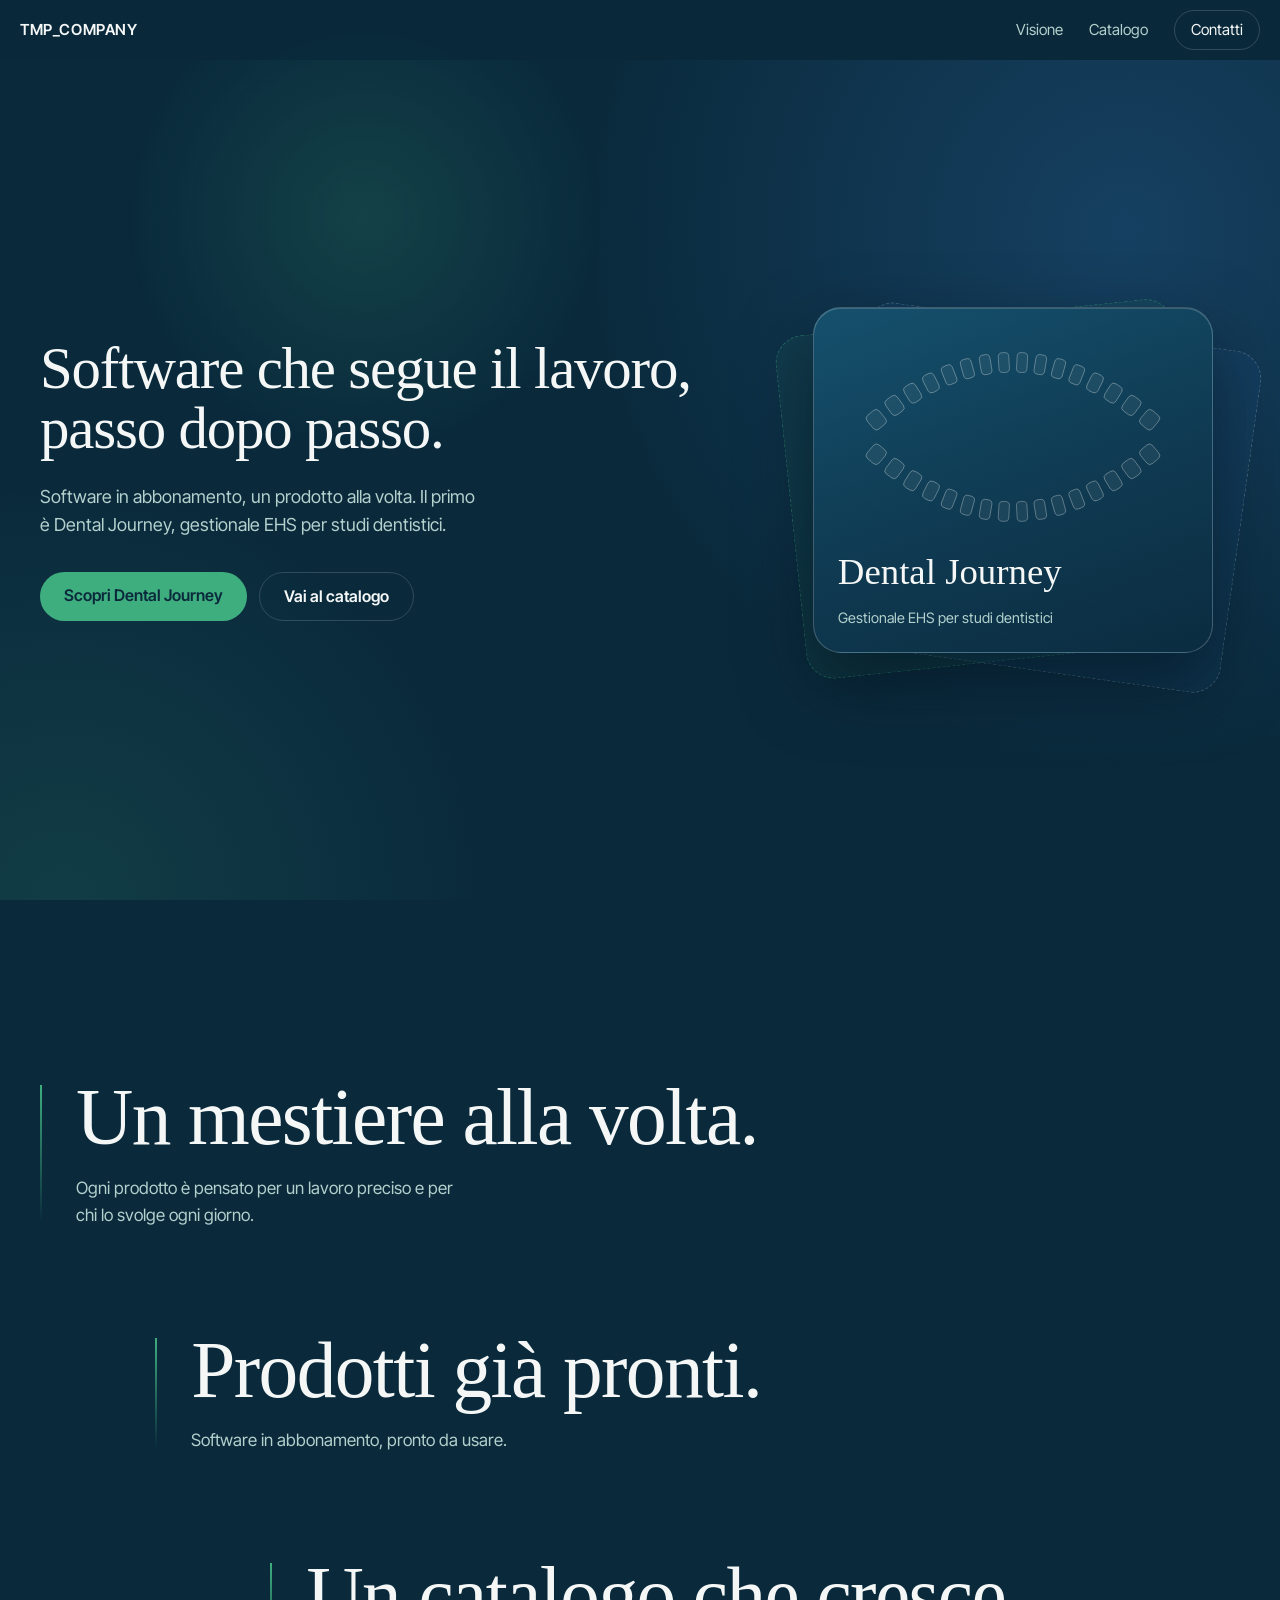
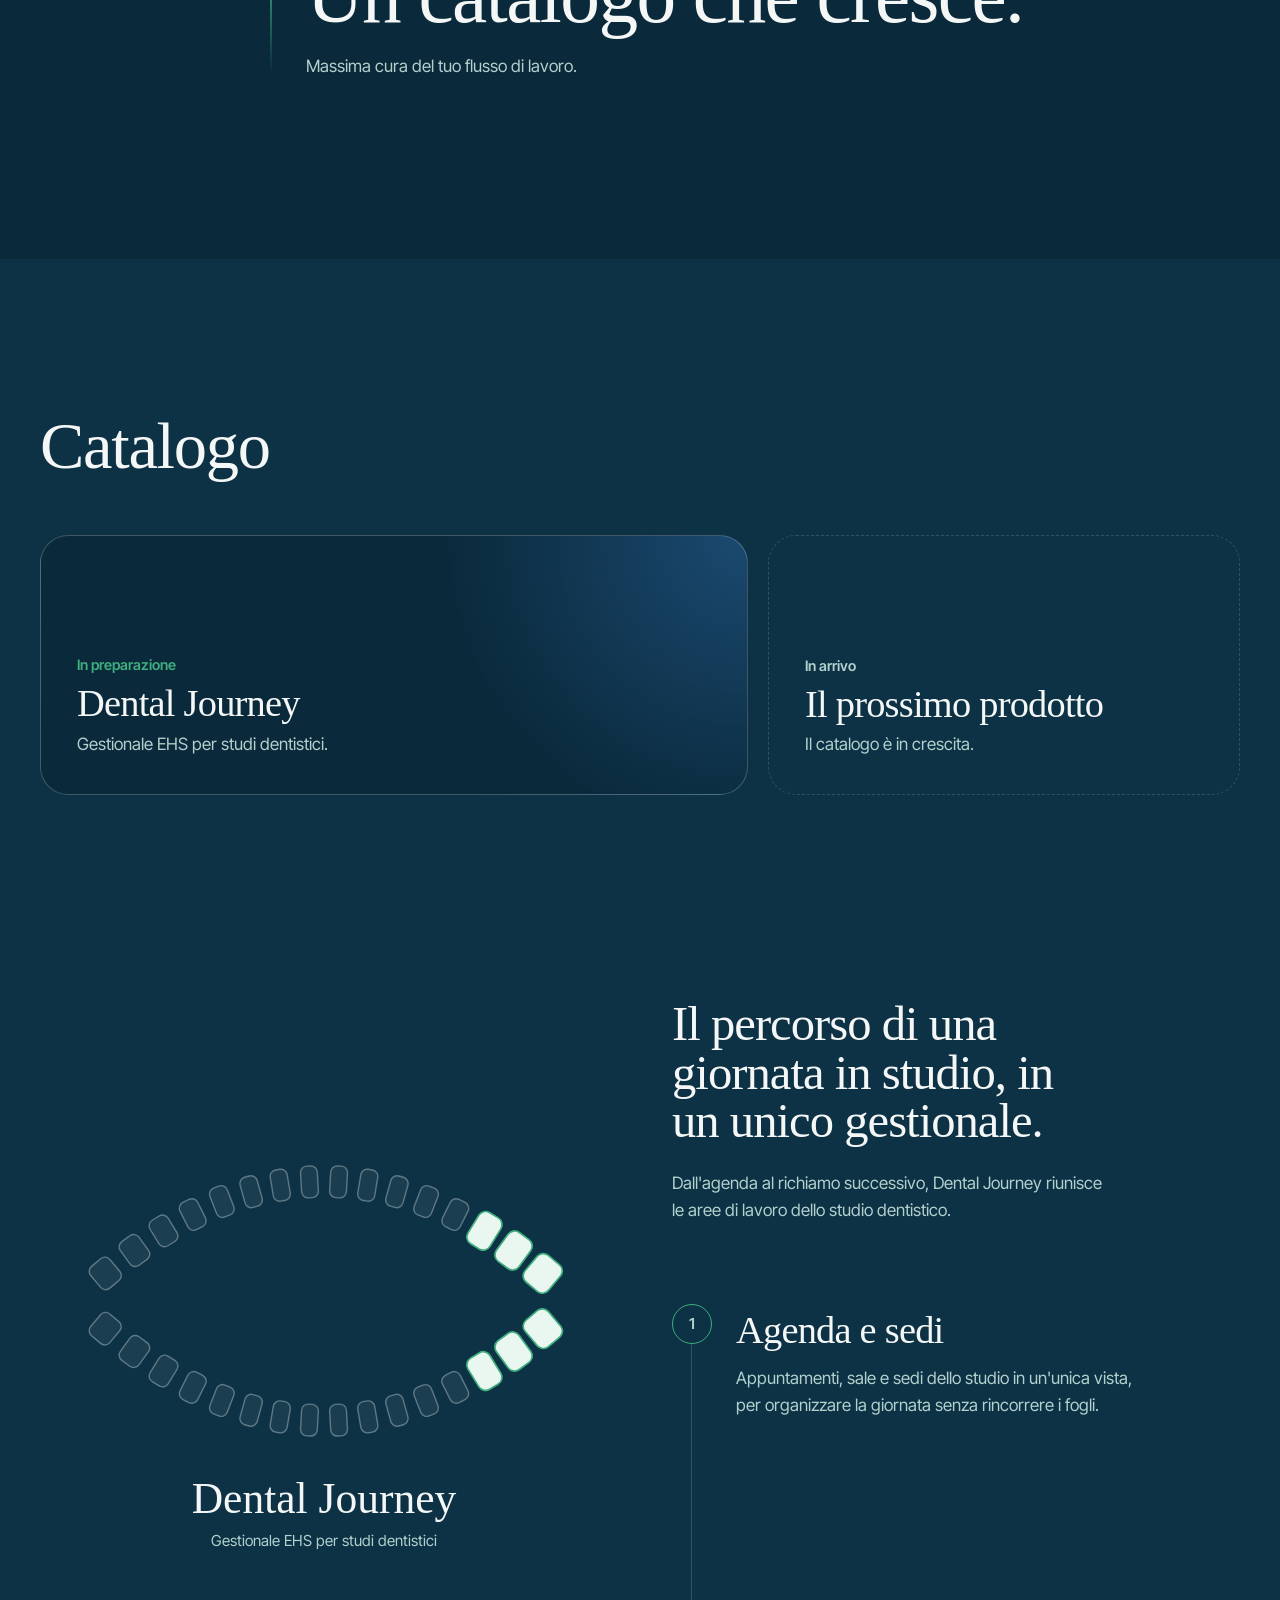
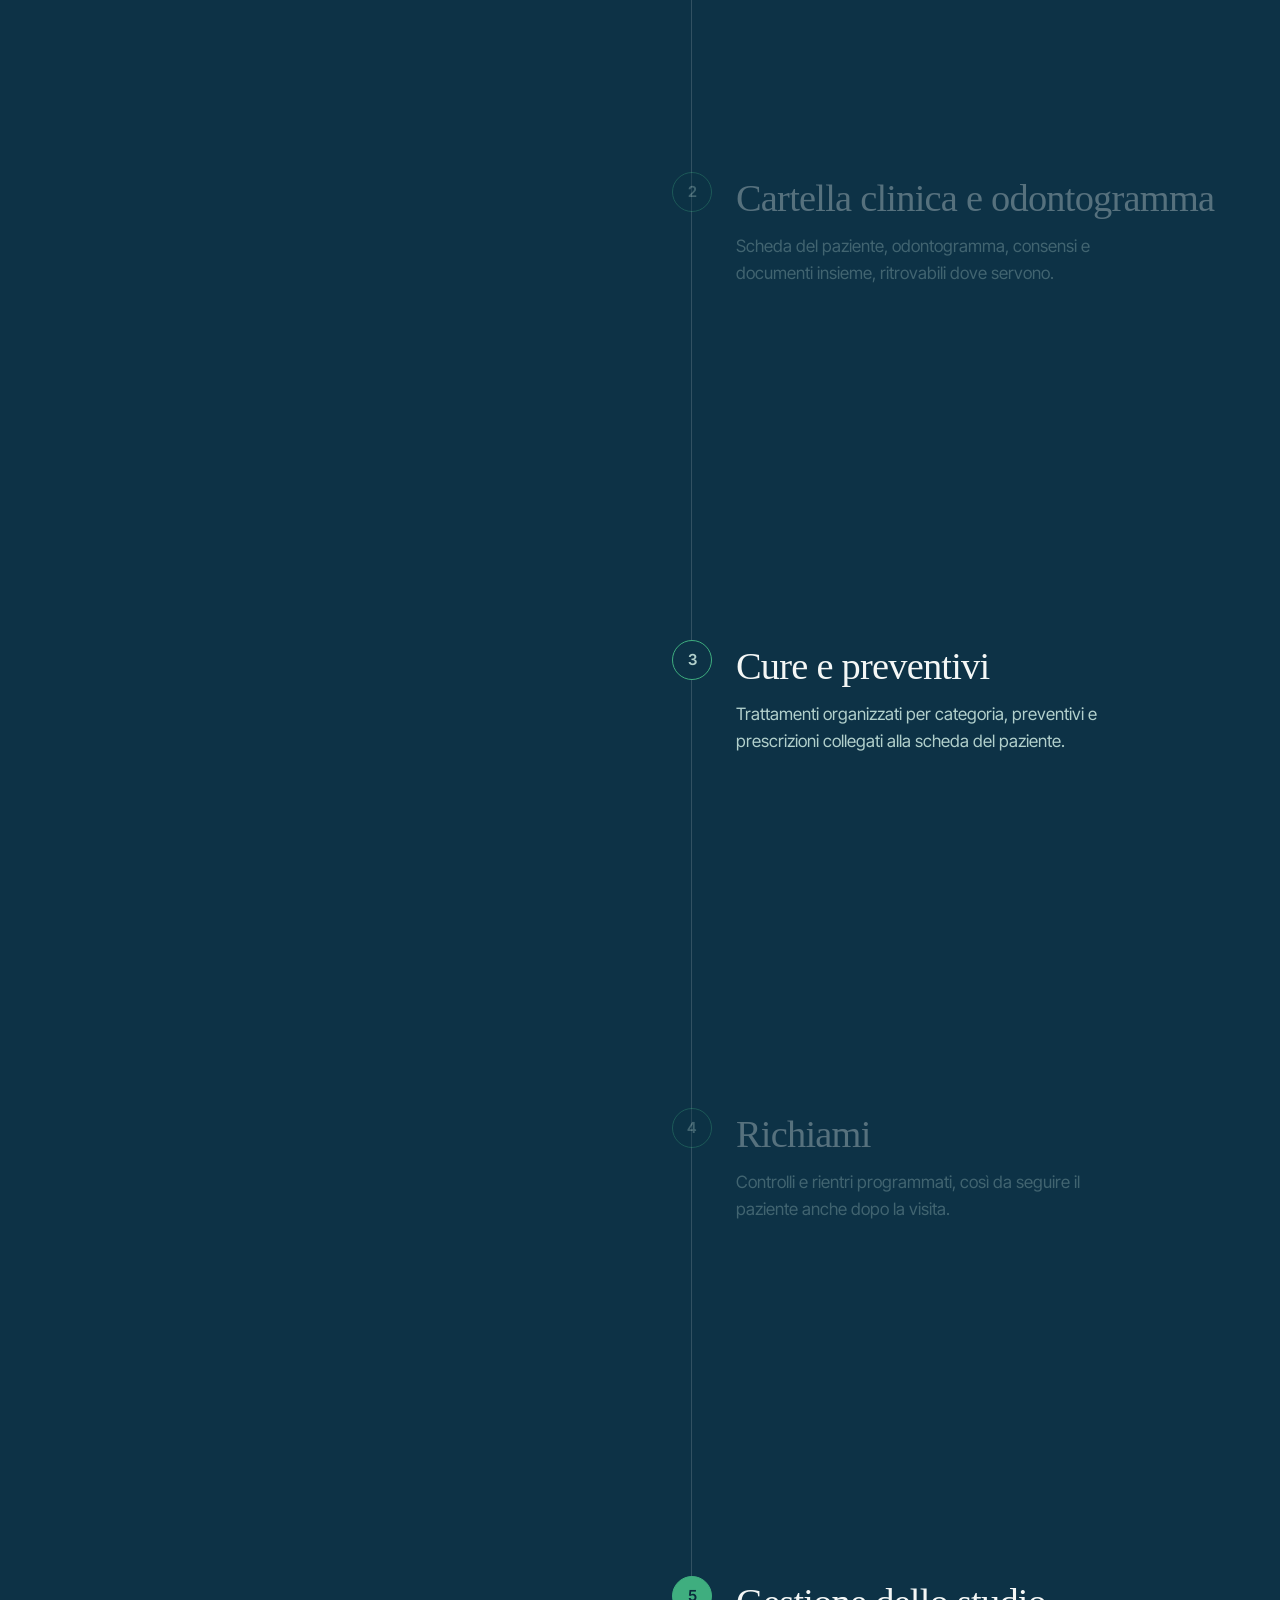
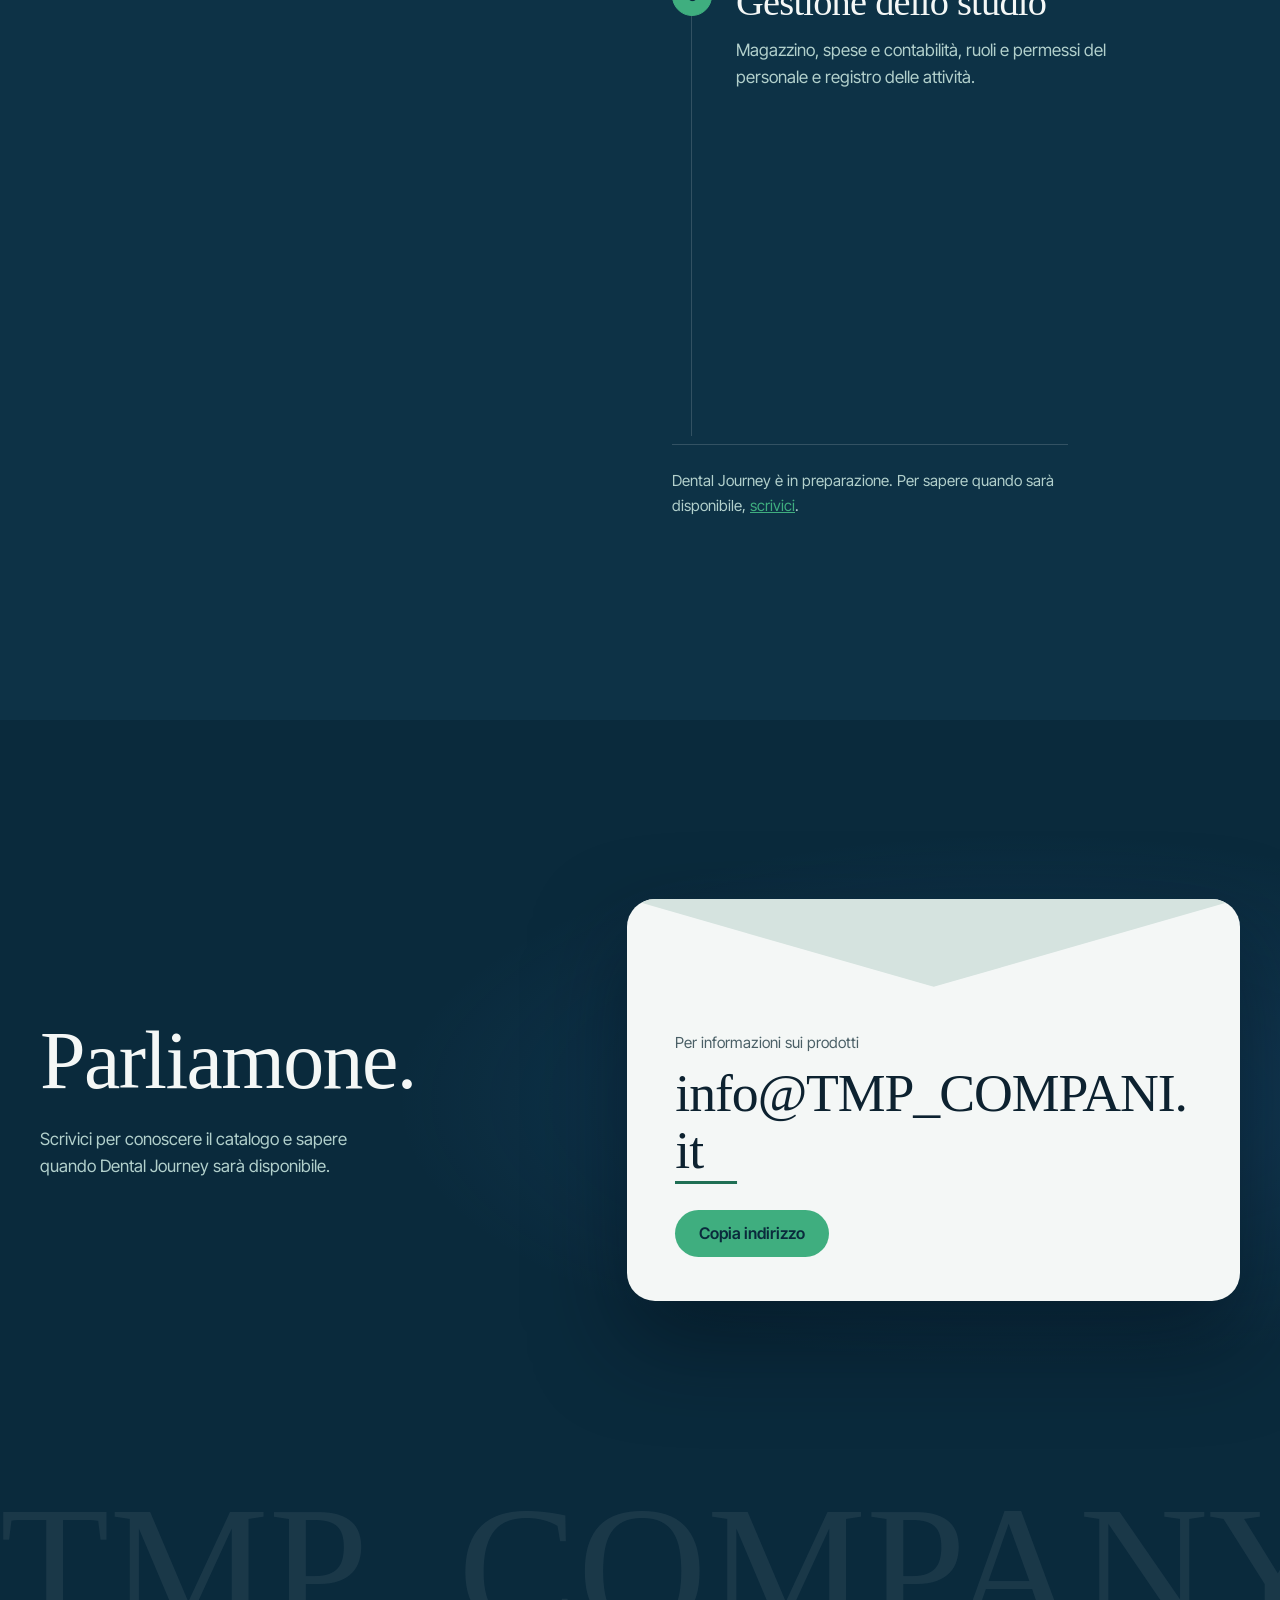
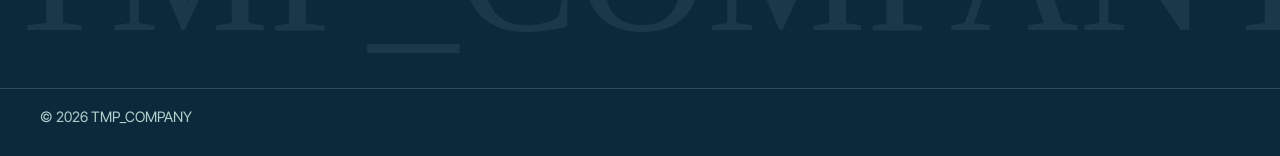
==== index.html @ 329c473d "nuovi testi" ====
<!doctype html>
<html lang="it">
<head>
  <meta charset="utf-8">
  <meta name="viewport" content="width=device-width, initial-scale=1">
  <title>TMP_COMPANY - Software SaaS</title>
  <meta name="description" content="TMP_COMPANY Software SaaS in ambto sanitario.">
  <meta name="theme-color" content="#0a2a3c">
  <meta property="og:title" content="TMP_COMPANY - Software SaaS">
  <meta property="og:description" content="Software SaaS, trova nel nostro catalogo il software pi&ugrave; adatto alle tue esigenze.">
  <meta property="og:type" content="website">
  <link rel="icon" href="assets/img/favicon.svg" type="image/svg+xml">
  <link rel="preload" href="assets/fonts/instrument-serif-400.woff2" as="font" type="font/woff2" crossorigin>
  <link rel="preload" href="assets/fonts/inter-tight-400.woff2" as="font" type="font/woff2" crossorigin>
  <link rel="stylesheet" href="assets/css/style.css">
  <script src="assets/js/main.js" defer></script>
</head>
<body>

  <header class="top">
    <a class="mark" href="#top" aria-label="TMP_COMPANY, inizio pagina">TMP_COMPANY</a>
    <nav aria-label="Principale">
      <a href="#visione">Visione</a>
      <a href="#catalogo">Catalogo</a>
      <a class="pill" href="#contatti">Contatti</a>
    </nav>
    <span class="progress" aria-hidden="true"></span>
  </header>

  <main id="top">

    <!-- HERO -->
    <section class="hero" data-live>
      <div class="hero-glow" aria-hidden="true"></div>

      <div class="hero-copy">
        <h1>Software che segue il lavoro, passo dopo passo.</h1>
        <p class="lede">Software in abbonamento, un prodotto alla volta. Il primo &egrave; Dental Journey, gestionale EHS per studi dentistici.</p>
        <p class="actions">
          <a class="btn btn-primary" href="#dental-journey">Scopri Dental Journey</a>
          <a class="btn btn-ghost" href="#catalogo">Vai al catalogo</a>
        </p>
      </div>

      <!-- Il catalogo come mazzo di schede: la prima &egrave; gi&agrave; in mano, le altre aspettano -->
      <div class="deck" aria-hidden="true">
        <div class="deck-card deck-3"></div>
        <div class="deck-card deck-2"></div>
        <div class="deck-card deck-1">
          <svg class="arch arch-mini" viewBox="0 0 600 360"></svg>
          <p class="deck-name">Dental Journey</p>
          <p class="deck-sub">Gestionale EHS per studi dentistici</p>
        </div>
      </div>
    </section>

    <!-- VISIONE -->
    <section class="vision" id="visione">
      <div class="step" style="--i: 0">
        <h2>Un mestiere alla volta.</h2>
        <p>Ogni prodotto &egrave; pensato per un lavoro preciso e per chi lo svolge ogni giorno.</p>
      </div>
      <div class="step" style="--i: 1">
        <h2>Prodotti gi&agrave; pronti.</h2>
        <p>Software in abbonamento, pronto da usare.</p>
      </div>
      <div class="step" style="--i: 2">
        <h2>Un catalogo che cresce.</h2>
        <p>Massima cura del tuo flusso di lavoro.</p>
      </div>
    </section>

    <!-- CATALOGO -->
    <section class="catalog" id="catalogo">
      <h2>Catalogo</h2>

      <div class="shelf">
        <!-- Per aggiungere un prodotto: 1) duplicare un <a class="tile"> qui sotto; 2) duplicare l'<article class="product"> più in basso. -->
        <a class="tile tile-main" href="#dental-journey" data-tilt>
          <span class="tile-shine" aria-hidden="true"></span>
          <span class="tile-state">In preparazione</span>
          <span class="tile-title">Dental Journey</span>
          <span class="tile-desc">Gestionale EHS per studi dentistici.</span>
        </a>

        <div class="tile tile-slot">
          <span class="tile-state">In arrivo</span>
          <span class="tile-title">Il prossimo prodotto</span>
          <span class="tile-desc">Il catalogo &egrave; in crescita.</span>
        </div>
      </div>

      <article class="product" id="dental-journey">
        <div class="story" data-stage="1">
          <div class="story-visual">
            <svg class="arch" viewBox="0 0 600 360" aria-hidden="true"></svg>
            <p class="story-name">Dental Journey</p>
            <p class="story-sub">Gestionale EHS per studi dentistici</p>
          </div>

          <div class="story-body">
            <h3>Il percorso di una giornata in studio, in un unico gestionale.</h3>
            <p class="story-intro">Dall'agenda al richiamo successivo, Dental Journey riunisce le aree di lavoro dello studio dentistico.</p>

            <ol class="stages">
              <li class="stage" data-n="1">
                <h4>Agenda e sedi</h4>
                <p>Appuntamenti, sale e sedi dello studio in un'unica vista, per organizzare la giornata senza rincorrere i fogli.</p>
              </li>
              <li class="stage" data-n="2">
                <h4>Cartella clinica e odontogramma</h4>
                <p>Scheda del paziente, odontogramma, consensi e documenti insieme, ritrovabili dove servono.</p>
              </li>
              <li class="stage" data-n="3">
                <h4>Cure e preventivi</h4>
                <p>Trattamenti organizzati per categoria, preventivi e prescrizioni collegati alla scheda del paziente.</p>
              </li>
              <li class="stage" data-n="4">
                <h4>Richiami</h4>
                <p>Controlli e rientri programmati, cos&igrave; da seguire il paziente anche dopo la visita.</p>
              </li>
              <li class="stage" data-n="5">
                <h4>Gestione dello studio</h4>
                <p>Magazzino, spese e contabilit&agrave;, ruoli e permessi del personale e registro delle attivit&agrave;.</p>
              </li>
            </ol>

            <p class="story-note">Dental Journey &egrave; in preparazione. Per sapere quando sar&agrave; disponibile, <a href="#contatti">scrivici</a>.</p>
          </div>
        </div>
      </article>
    </section>

    <!-- CONTATTI -->
    <section class="contact" id="contatti">
      <div class="contact-copy">
        <h2>Parliamone.</h2>
        <p>Scrivici per conoscere il catalogo e sapere quando Dental Journey sar&agrave; disponibile.</p>
      </div>

      <div class="mailcard">
        <p class="mc-label">Per informazioni sui prodotti</p>
        <a class="mail" href="mailto:info@TMP_COMPANI.it">info@TMP_COMPANI.it</a>
        <div class="mc-actions">
          <button class="btn btn-primary" type="button" data-copy>Copia indirizzo</button>
          <span class="mc-status" role="status" aria-live="polite"></span>
        </div>
      </div>
    </section>

  </main>

  <footer class="foot">
    <div class="marquee" aria-hidden="true" data-live>
      <div class="marquee-track">
        <span>TMP_COMPANY</span><span>TMP_COMPANY</span><span>TMP_COMPANY</span><span>TMP_COMPANY</span>
        <span>TMP_COMPANY</span><span>TMP_COMPANY</span><span>TMP_COMPANY</span><span>TMP_COMPANY</span>
      </div>
    </div>
    <p>&copy; 2026 TMP_COMPANY</p>
    <!-- TODO: inserire ragione sociale, sede e P.IVA se richiesti per il sito. Non inventati. -->
  </footer>

</body>
</html>
---- assets/css/style.css ----
/* Fonts (self-hosted, OFL; licenses in assets/fonts) */
@font-face {
  font-family: "Instrument Serif";
  src: url("../fonts/instrument-serif-400.woff2") format("woff2");
  font-weight: 400;
  font-style: normal;
  font-display: swap;
}

@font-face {
  font-family: "Instrument Serif";
  src: url("../fonts/instrument-serif-400-italic.woff2") format("woff2");
  font-weight: 400;
  font-style: italic;
  font-display: swap;
}

@font-face {
  font-family: "Inter Tight";
  src: url("../fonts/inter-tight-400.woff2") format("woff2");
  font-weight: 400;
  font-style: normal;
  font-display: swap;
}

@font-face {
  font-family: "Inter Tight";
  src: url("../fonts/inter-tight-600.woff2") format("woff2");
  font-weight: 600;
  font-style: normal;
  font-display: swap;
}

/* Tokens: one dark theme for the whole page. White appears as surface (contact card) and as tooth enamel. */
:root {
  --abyss: #0a2a3c;
  --surface: #0d3246;
  --porcelain: #f4f7f6;
  --ink: #0d2230;
  --soft: #4a5f66;
  --soft-dark: #b2d0cc;
  --green: #3fae7f;
  --green-deep: #1f6f54;
  --blue: #2f6fb0;
  --tooth: #eaf6f0;
  --line: rgba(244, 247, 246, 0.16);

  --serif: "Instrument Serif", "Iowan Old Style", Georgia, serif;
  --sans: "Inter Tight", system-ui, -apple-system, "Segoe UI", Roboto, Arial, sans-serif;

  --gutter: 20px;
  --max: 1200px;
  --pad: max(var(--gutter), calc((100% - var(--max)) / 2));
  --head: 60px;
}

/* Base */
*,
*::before,
*::after {
  box-sizing: border-box;
}

html {
  overflow-x: clip;
  scroll-behavior: smooth;
  scroll-padding-top: var(--head);
}

body {
  margin: 0;
  background: var(--abyss);
  color: var(--porcelain);
  font-family: var(--sans);
  font-size: 1.0625rem;
  line-height: 1.6;
  -webkit-font-smoothing: antialiased;
  overflow-x: clip;
}

svg {
  display: block;
}

a {
  color: inherit;
}

:focus-visible {
  outline: 2px solid var(--green);
  outline-offset: 4px;
}

.mailcard :focus-visible {
  outline-color: var(--green-deep);
}

h1,
h2,
h3,
h4,
p {
  margin: 0;
}

h1,
h2,
h3 {
  font-family: var(--serif);
  font-weight: 400;
  line-height: 1;
  letter-spacing: -0.02em;
}

h2 {
  font-size: clamp(2.3rem, 5.2vw, 4.4rem);
}

section {
  padding-inline: var(--pad);
}

/* Header */
.top {
  position: sticky;
  top: 0;
  z-index: 20;
  display: flex;
  align-items: center;
  justify-content: space-between;
  gap: 16px;
  height: var(--head);
  padding-inline: var(--gutter);
  background: rgba(10, 42, 60, 0.94);
}

.mark {
  font-weight: 600;
  font-size: 0.95rem;
  letter-spacing: 0.04em;
  text-decoration: none;
}

.top nav {
  display: flex;
  align-items: center;
  gap: 26px;
  font-size: 0.95rem;
}

.top nav a {
  text-decoration: none;
  color: var(--soft-dark);
  transition: color 0.2s ease;
}

.top nav a:hover {
  color: var(--porcelain);
}

.top nav .pill {
  padding: 7px 16px;
  border: 1px solid var(--line);
  border-radius: 999px;
  color: var(--porcelain);
  transition: background-color 0.2s ease, color 0.2s ease, border-color 0.2s ease;
}

.top nav .pill:hover {
  background: var(--green);
  border-color: var(--green);
  color: var(--abyss);
}

.progress {
  position: absolute;
  left: 0;
  bottom: 0;
  width: 100%;
  height: 2px;
  background: var(--green);
  transform-origin: 0 50%;
  transform: scaleX(var(--p, 0));
}

/* Buttons: pill shape, one primary label per intent */
.btn {
  display: inline-block;
  padding: 14px 24px;
  border: 0;
  border-radius: 999px;
  font: inherit;
  font-weight: 600;
  font-size: 1rem;
  line-height: 1.2;
  text-decoration: none;
  white-space: nowrap;
  cursor: pointer;
  transition: transform 0.2s ease, background-color 0.2s ease;
}

.btn:hover {
  transform: translateY(-2px);
}

.btn:active {
  transform: scale(0.98);
}

.btn-primary {
  background: var(--green);
  color: var(--abyss);
}

.btn-primary:hover {
  background: #52c493;
}

.btn-ghost {
  border: 1px solid var(--line);
  color: var(--porcelain);
}

.btn-ghost:hover {
  border-color: var(--porcelain);
}

/* Hero */
.hero {
  position: relative;
  display: grid;
  grid-template-columns: minmax(0, 1.2fr) minmax(0, 0.8fr);
  align-items: center;
  gap: clamp(24px, 5vw, 72px);
  min-height: calc(100svh - var(--head));
  padding-block: clamp(40px, 6vw, 96px);
  background:
    radial-gradient(900px circle at 88% 20%, rgba(47, 111, 176, 0.32), transparent 60%),
    radial-gradient(700px circle at 5% 100%, rgba(63, 174, 127, 0.14), transparent 60%),
    var(--abyss);
}

.hero-glow {
  position: absolute;
  top: 0;
  left: 0;
  width: 520px;
  height: 520px;
  margin: -260px 0 0 -260px;
  border-radius: 50%;
  background: radial-gradient(circle, rgba(63, 174, 127, 0.18), transparent 65%);
  transform: translate3d(var(--gx, 70%), var(--gy, 30%), 0);
  pointer-events: none;
}

.hero-copy {
  position: relative;
  animation: rise 0.9s cubic-bezier(0.2, 0.7, 0.2, 1) both;
}

.hero h1 {
  font-size: clamp(2.4rem, 4.6vw, 4.4rem);
  line-height: 1.02;
}

.lede {
  max-width: 44ch;
  margin-top: 24px;
  color: var(--soft-dark);
  font-size: clamp(1.05rem, 1.4vw, 1.2rem);
}

.actions {
  display: flex;
  flex-wrap: wrap;
  gap: 12px;
  margin-top: 32px;
}

/* Deck: catalog as a stack of cards. Parallax by depth, motion on transform only. */
.deck {
  position: relative;
  width: min(100%, 460px);
  aspect-ratio: 1 / 1;
  justify-self: center;
  animation: rise 1.3s cubic-bezier(0.2, 0.7, 0.2, 1) 0.15s both;
}

.deck-card {
  position: absolute;
  inset: 12% 6%;
  border-radius: 28px;
  translate: calc(var(--px, 0) * var(--depth) * -1px) calc(var(--py, 0) * var(--depth) * -1px);
}

.deck-3 {
  --depth: 4;
  border: 1px dashed rgba(244, 247, 246, 0.22);
  background: rgba(47, 111, 176, 0.1);
  transform: rotate(8deg) translate(8%, 4%);
}

.deck-2 {
  --depth: 12;
  border: 1px dashed rgba(63, 174, 127, 0.4);
  background: rgba(63, 174, 127, 0.08);
  transform: rotate(-6deg) translate(-6%, 2%);
}

.deck-1 {
  --depth: 24;
  display: flex;
  flex-direction: column;
  justify-content: space-between;
  padding: 24px;
  border: 1px solid rgba(244, 247, 246, 0.22);
  background: linear-gradient(160deg, #15506d 0%, #0f3a52 55%, #0b2c40 100%);
  box-shadow: 0 30px 70px rgba(2, 14, 24, 0.55), inset 0 1px 0 rgba(244, 247, 246, 0.16);
}

.arch-mini {
  width: 100%;
  height: auto;
  overflow: visible;
}

.deck-name {
  font-family: var(--serif);
  font-size: clamp(1.7rem, 3vw, 2.3rem);
  line-height: 1;
}

.deck-sub {
  margin-top: 6px;
  color: var(--soft-dark);
  font-size: 0.9rem;
  line-height: 1.35;
}

/* Teeth: shared by the hero deck and the product story */
.tooth {
  fill: rgba(244, 247, 246, 0.06);
  stroke: rgba(244, 247, 246, 0.34);
  stroke-width: 1.5;
  transform-box: fill-box;
  transform-origin: center;
  transition: transform 0.5s cubic-bezier(0.2, 0.7, 0.2, 1), fill 0.5s ease, stroke 0.5s ease;
}

/* The deck's arch sweeps left to right, one zone after the other, only while visible */
.arch-mini .tooth {
  animation: sweep 7s ease-in-out infinite;
  animation-delay: calc((var(--g) - 1) * 0.9s);
  animation-play-state: paused;
}

.is-live .arch-mini .tooth {
  animation-play-state: running;
}

@keyframes sweep {
  0%,
  26%,
  100% {
    fill: rgba(244, 247, 246, 0.06);
    stroke: rgba(244, 247, 246, 0.34);
    transform: scale(1);
  }

  10%,
  16% {
    fill: var(--tooth);
    stroke: var(--green);
    transform: scale(1.22);
  }
}

@keyframes rise {
  from {
    opacity: 0;
    transform: translate3d(0, 24px, 0);
  }
}

/* Vision: three statements on a staircase. Each one comes in as it scrolls into view. */
.vision {
  display: grid;
  gap: clamp(48px, 8vw, 112px);
  padding-block: clamp(96px, 14vw, 200px);
  background: var(--abyss);
}

.step {
  position: relative;
  max-width: 760px;
  margin-left: calc(var(--i) * clamp(12px, 9vw, 150px));
  padding-left: clamp(20px, 3vw, 36px);
}

.step::before {
  content: "";
  position: absolute;
  top: 0.35em;
  bottom: 0.35em;
  left: 0;
  width: 2px;
  background: linear-gradient(var(--green), rgba(63, 174, 127, 0));
  transform-origin: 0 0;
}

.step h2 {
  font-size: clamp(2.4rem, 6.2vw, 5.4rem);
  line-height: 0.98;
}

.step p {
  max-width: 38ch;
  margin-top: 18px;
  color: var(--soft-dark);
}

@supports (animation-timeline: view()) {
  @media (prefers-reduced-motion: no-preference) {
    .step {
      animation: step-in linear both;
      animation-timeline: view();
      animation-range: entry 5% cover 32%;
    }

    .step::before {
      animation: line-in linear both;
      animation-timeline: view();
      animation-range: entry 5% cover 40%;
    }
  }
}

@keyframes step-in {
  from {
    opacity: 0.15;
    transform: translate3d(-28px, 0, 0);
  }
}

@keyframes line-in {
  from {
    transform: scaleY(0);
  }
}

/* Catalog */
.catalog {
  padding-block: clamp(80px, 12vw, 160px);
  background: var(--surface);
}

.shelf {
  display: grid;
  grid-template-columns: minmax(0, 1.5fr) minmax(0, 1fr);
  gap: 20px;
  margin-top: clamp(32px, 5vw, 56px);
}

.tile {
  position: relative;
  display: flex;
  flex-direction: column;
  justify-content: flex-end;
  gap: 8px;
  min-height: 260px;
  padding: clamp(24px, 3vw, 36px);
  border-radius: 28px;
  text-decoration: none;
}

.tile-state {
  position: relative;
  font-size: 0.9rem;
  font-weight: 600;
}

.tile-title {
  position: relative;
  font-family: var(--serif);
  font-size: clamp(1.8rem, 3vw, 2.8rem);
  line-height: 1;
  letter-spacing: -0.02em;
}

.tile-desc {
  position: relative;
  max-width: 40ch;
  color: var(--soft-dark);
}

.tile-main {
  overflow: hidden;
  border: 1px solid rgba(244, 247, 246, 0.22);
  background:
    radial-gradient(500px circle at 100% 0, rgba(47, 111, 176, 0.45), transparent 60%),
    var(--abyss);
  transform: perspective(900px) rotateX(var(--rx, 0deg)) rotateY(var(--ry, 0deg));
  transition: transform 0.25s ease-out, border-color 0.2s ease;
}

.tile-main:hover {
  border-color: var(--green);
}

.tile-main .tile-state {
  color: var(--green);
}

.tile-shine {
  position: absolute;
  inset: 0;
  background: radial-gradient(
    320px circle at var(--sx, 50%) var(--sy, 0%),
    rgba(63, 174, 127, 0.22),
    transparent 65%
  );
  opacity: 0;
  transition: opacity 0.3s ease;
  pointer-events: none;
}

.tile-main:hover .tile-shine {
  opacity: 1;
}

.tile-slot {
  border: 1.5px dashed var(--line);
  color: var(--soft-dark);
}

.tile-slot .tile-title {
  color: var(--porcelain);
}

/* Product story: pinned visual on the left, stepped content on the right */
.product {
  margin-top: clamp(72px, 10vw, 140px);
}

.story {
  display: grid;
  grid-template-columns: minmax(0, 1fr) minmax(0, 1fr);
  gap: clamp(24px, 5vw, 80px);
}

.story-visual {
  position: sticky;
  top: var(--head);
  align-self: start;
  display: grid;
  align-content: center;
  justify-items: center;
  height: calc(100svh - var(--head));
  text-align: center;
}

.arch {
  width: min(100%, 560px);
  height: auto;
  overflow: visible;
}

.story[data-stage="1"] .tooth[data-g="1"],
.story[data-stage="2"] .tooth[data-g="2"],
.story[data-stage="3"] .tooth[data-g="3"],
.story[data-stage="4"] .tooth[data-g="4"],
.story[data-stage="5"] .tooth[data-g="5"] {
  fill: var(--tooth);
  stroke: var(--green);
  transform: scale(1.22);
}

.story-name {
  margin-top: 8px;
  font-family: var(--serif);
  font-size: clamp(2rem, 3.4vw, 3rem);
  line-height: 1;
}

.story-sub {
  margin-top: 8px;
  color: var(--soft-dark);
  font-size: 0.95rem;
}

.story-body {
  padding-block: clamp(24px, 6vw, 80px) clamp(24px, 4vw, 48px);
}

.story-body h3 {
  max-width: 16ch;
  font-size: clamp(2rem, 3.8vw, 3.2rem);
}

.story-intro {
  max-width: 44ch;
  margin-top: 24px;
  color: var(--soft-dark);
}

.stages {
  position: relative;
  margin: clamp(40px, 7vw, 80px) 0 0;
  padding: 0;
  list-style: none;
  counter-reset: stage;
}

.stages::before {
  content: "";
  position: absolute;
  top: 8px;
  bottom: 8px;
  left: 19px;
  width: 1px;
  background: var(--line);
}

.stage {
  position: relative;
  min-height: 52svh;
  padding: 0 0 0 64px;
  counter-increment: stage;
  opacity: 0.32;
  transition: opacity 0.4s ease;
}

.stage::before {
  content: counter(stage);
  position: absolute;
  top: 0;
  left: 0;
  display: grid;
  place-items: center;
  width: 40px;
  height: 40px;
  border: 1px solid var(--line);
  border-radius: 50%;
  background: var(--surface);
  color: var(--soft-dark);
  font-weight: 600;
  font-size: 0.95rem;
  transition: background-color 0.4s ease, color 0.4s ease, border-color 0.4s ease;
}

.stage.is-active {
  opacity: 1;
}

.stage.is-active::before,
.stage.is-done::before {
  border-color: var(--green);
}

.stage.is-active::before {
  background: var(--green);
  color: var(--abyss);
}

.stage h4 {
  padding-top: 6px;
  font-family: var(--serif);
  font-weight: 400;
  font-size: clamp(1.8rem, 3vw, 2.6rem);
  line-height: 1.05;
  letter-spacing: -0.02em;
}

.stage p {
  max-width: 40ch;
  margin-top: 14px;
  color: var(--soft-dark);
}

.story-note {
  max-width: 44ch;
  padding-top: 24px;
  border-top: 1px solid var(--line);
  color: var(--soft-dark);
  font-size: 0.95rem;
}

.story-note a {
  color: var(--green);
}

/* Contact: a white envelope on the dark page, the flap opens on hover or focus */
.contact {
  display: grid;
  grid-template-columns: minmax(0, 1fr) minmax(0, 1.2fr);
  align-items: center;
  gap: clamp(32px, 6vw, 96px);
  padding-block: clamp(96px, 14vw, 200px);
  background:
    radial-gradient(ellipse 70% 50% at 80% 50%, rgba(47, 111, 176, 0.25), transparent 70%),
    var(--abyss);
}

.contact-copy h2 {
  font-size: clamp(2.8rem, 6.4vw, 5.6rem);
}

.contact-copy p {
  max-width: 34ch;
  margin-top: 24px;
  color: var(--soft-dark);
}

.mailcard {
  position: relative;
  perspective: 1000px;
  padding: clamp(104px, 11vw, 132px) clamp(24px, 4vw, 48px) clamp(28px, 4vw, 44px);
  border-radius: 28px;
  background: var(--porcelain);
  color: var(--ink);
  box-shadow: 0 40px 90px rgba(2, 14, 24, 0.5);
}

.mailcard::before {
  content: "";
  position: absolute;
  top: 0;
  left: 0;
  right: 0;
  height: 88px;
  border-radius: 28px 28px 0 0;
  background: #d5e3df;
  clip-path: polygon(0 0, 100% 0, 50% 100%);
  transform-origin: 50% 0;
  transition: transform 0.7s cubic-bezier(0.2, 0.7, 0.2, 1);
}

.mailcard:hover::before,
.mailcard:focus-within::before,
.mailcard.is-open::before {
  transform: rotateX(180deg);
}

.mc-label {
  color: var(--soft);
  font-size: 0.95rem;
}

.mail {
  position: relative;
  display: inline-block;
  margin-top: 10px;
  font-family: var(--serif);
  font-size: clamp(1.7rem, 4.2vw, 3.4rem);
  line-height: 1.05;
  letter-spacing: -0.02em;
  text-decoration: none;
  overflow-wrap: anywhere;
}

.mail::after {
  content: "";
  position: absolute;
  left: 0;
  right: 0;
  bottom: -6px;
  height: 3px;
  background: var(--green-deep);
  transform: scaleX(0.12);
  transform-origin: 0 50%;
  transition: transform 0.5s cubic-bezier(0.2, 0.7, 0.2, 1);
}

.mail:hover::after,
.mail:focus-visible::after {
  transform: scaleX(1);
}

.mc-actions {
  display: flex;
  flex-wrap: wrap;
  align-items: center;
  gap: 16px;
  margin-top: 32px;
}

.mc-status {
  color: var(--green-deep);
  font-weight: 600;
  font-size: 0.95rem;
}

/* Footer */
.foot {
  padding-bottom: 28px;
  background: var(--abyss);
  color: var(--soft-dark);
  font-size: 0.9rem;
  overflow: hidden;
}

.foot > p {
  padding-inline: var(--pad);
  padding-top: 16px;
  border-top: 1px solid var(--line);
}

.marquee {
  padding-bottom: 28px;
  overflow: hidden;
}

.marquee-track {
  display: flex;
  width: max-content;
  animation: slide 60s linear infinite;
  animation-play-state: paused;
}

.is-live .marquee-track {
  animation-play-state: running;
}

.is-hidden .marquee-track,
.is-hidden .arch-mini .tooth {
  animation-play-state: paused;
}

.marquee span {
  padding-right: 0.5em;
  color: rgba(244, 247, 246, 0.07);
  font-family: var(--serif);
  font-size: clamp(4rem, 14vw, 12rem);
  line-height: 1;
  white-space: nowrap;
}

@keyframes slide {
  to {
    transform: translate3d(-50%, 0, 0);
  }
}

/* Tablet and phone */
@media (max-width: 900px) {
  .hero {
    grid-template-columns: 1fr;
    min-height: 0;
  }

  .deck {
    width: min(100%, 360px);
  }

  .story {
    grid-template-columns: 1fr;
    gap: 0;
  }

  .story-visual {
    z-index: 2;
    height: 40svh;
    background: linear-gradient(var(--surface) 82%, rgba(13, 50, 70, 0));
  }

  .arch {
    width: min(100%, 360px);
  }

  .story-body {
    padding-top: 24px;
  }

  .stage {
    min-height: 40svh;
  }

  .shelf,
  .contact {
    grid-template-columns: 1fr;
  }
}

@media (max-width: 640px) {
  .top nav a:not(.pill) {
    display: none;
  }

  .btn {
    padding-inline: 20px;
  }
}

/* Reduced motion: final state, no movement */
@media (prefers-reduced-motion: reduce) {
  html {
    scroll-behavior: auto;
  }

  *,
  *::before,
  *::after {
    animation: none !important;
    transition: none !important;
  }

  .stage {
    opacity: 1;
  }
}
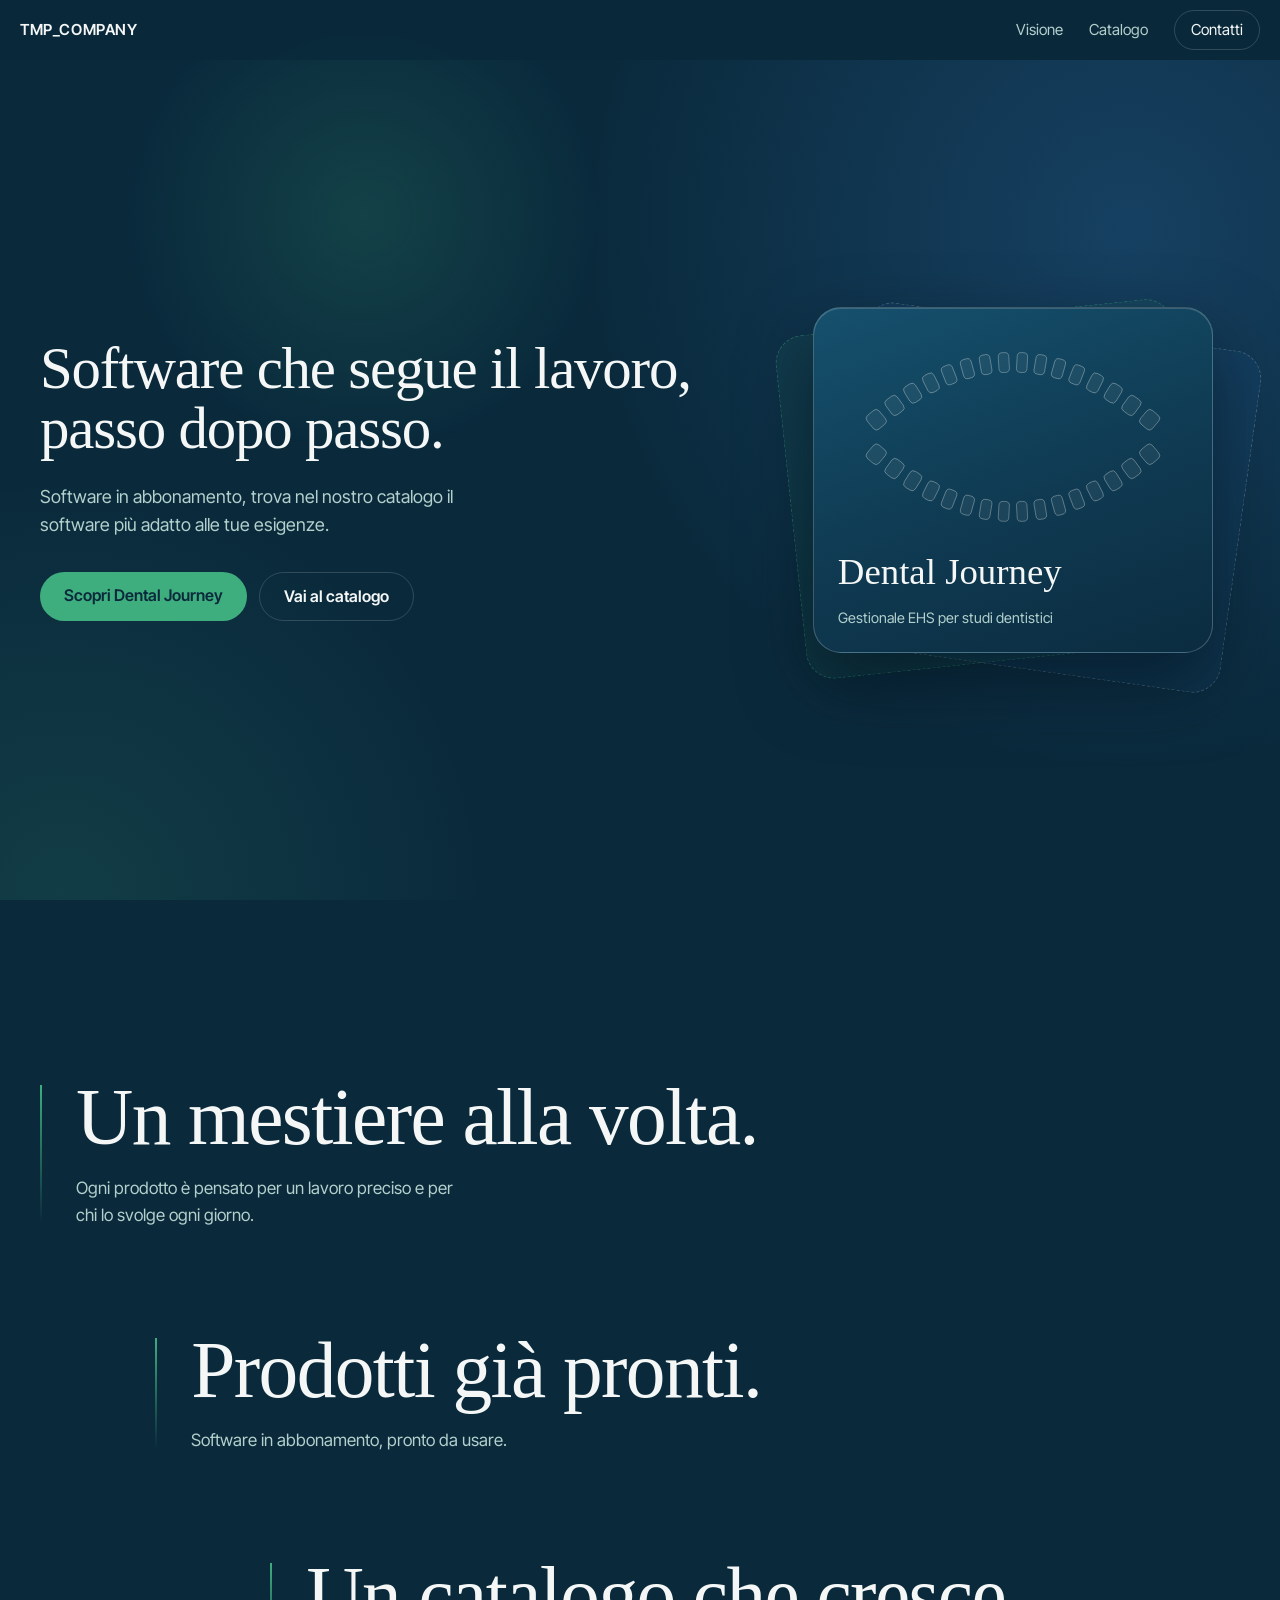
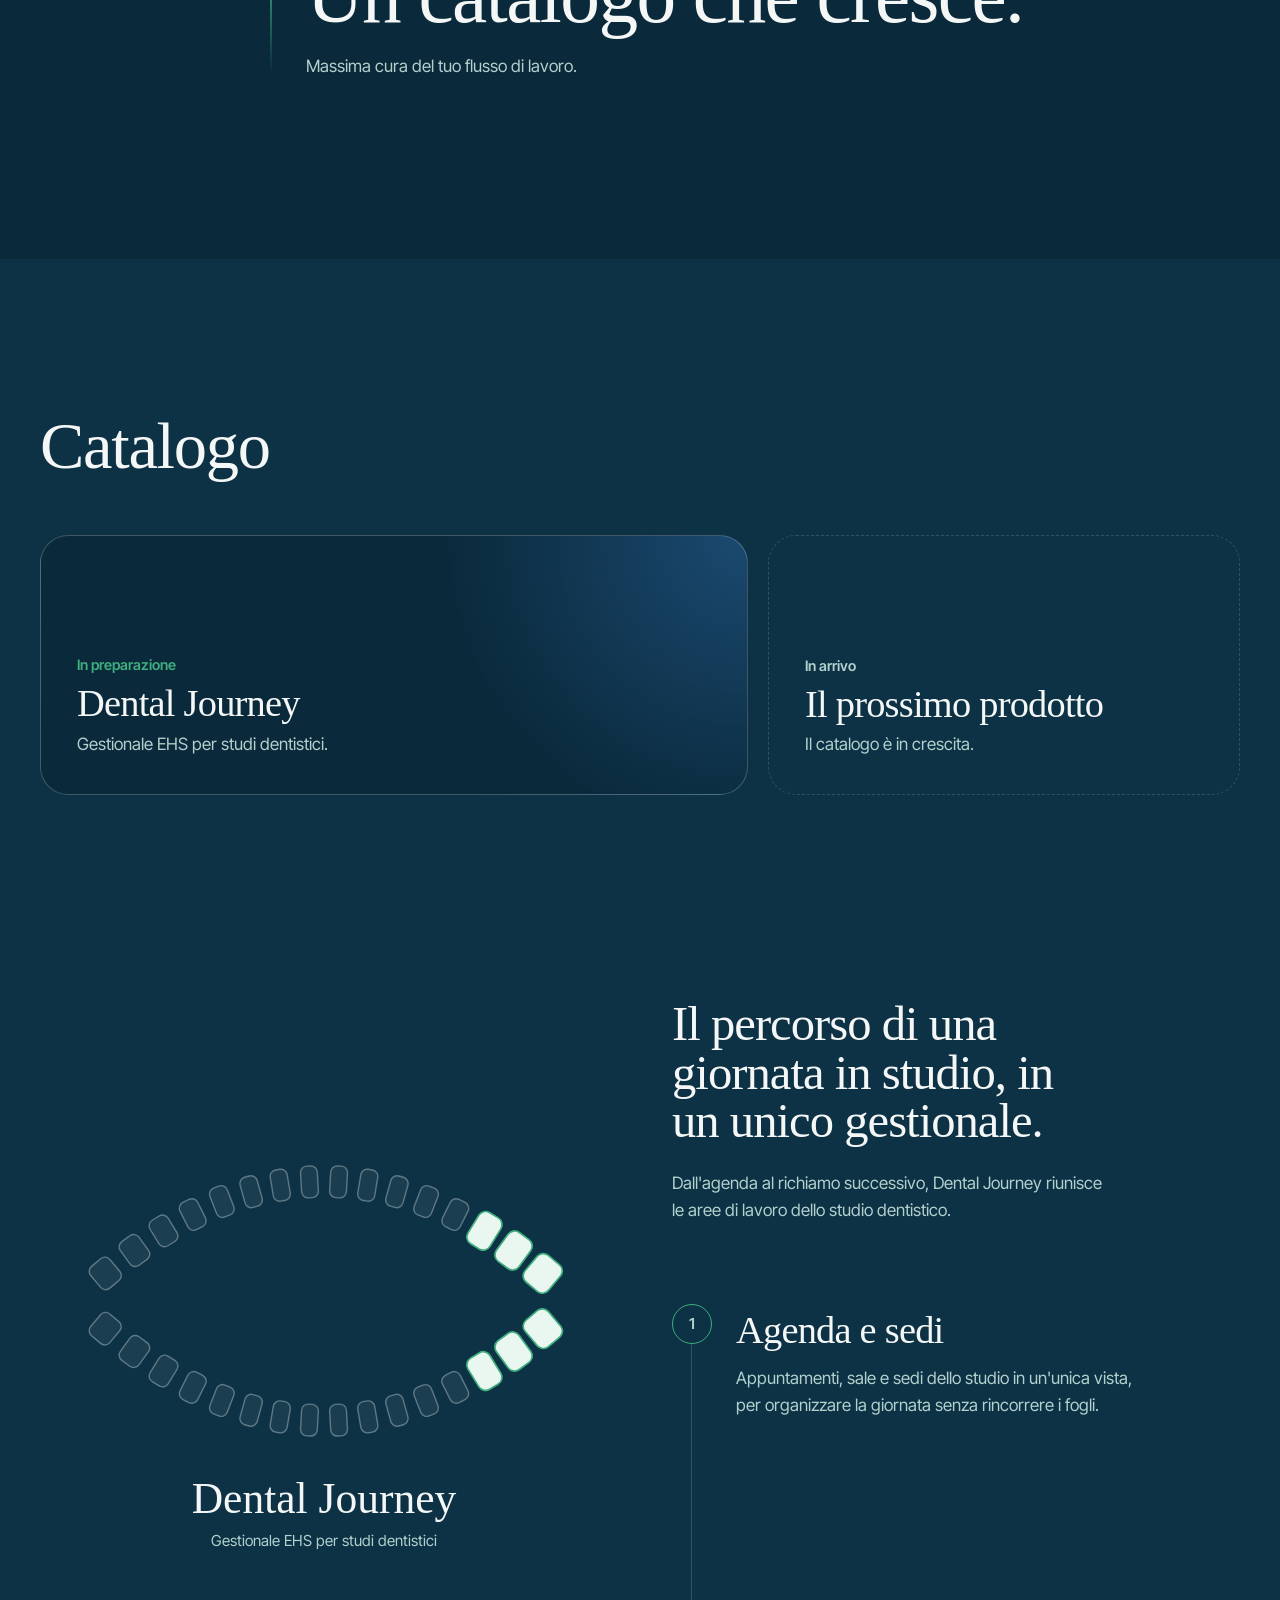
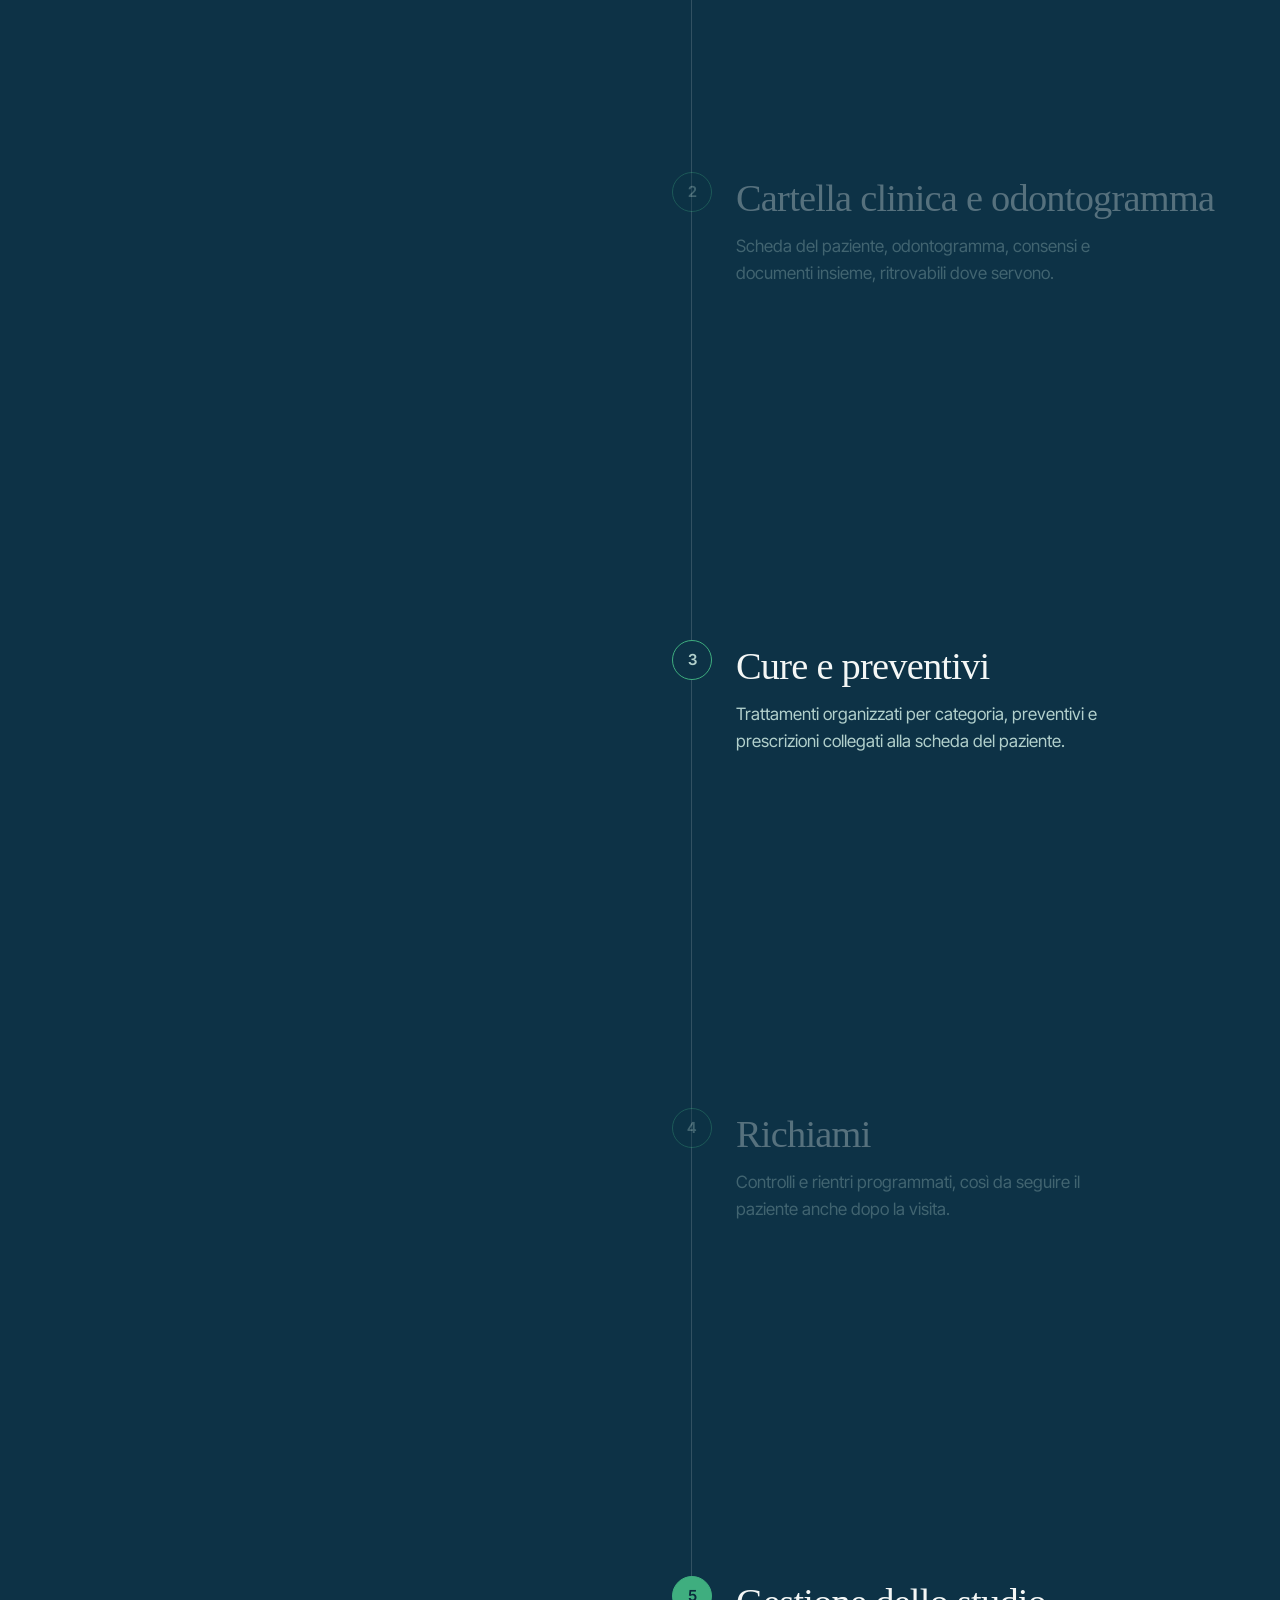
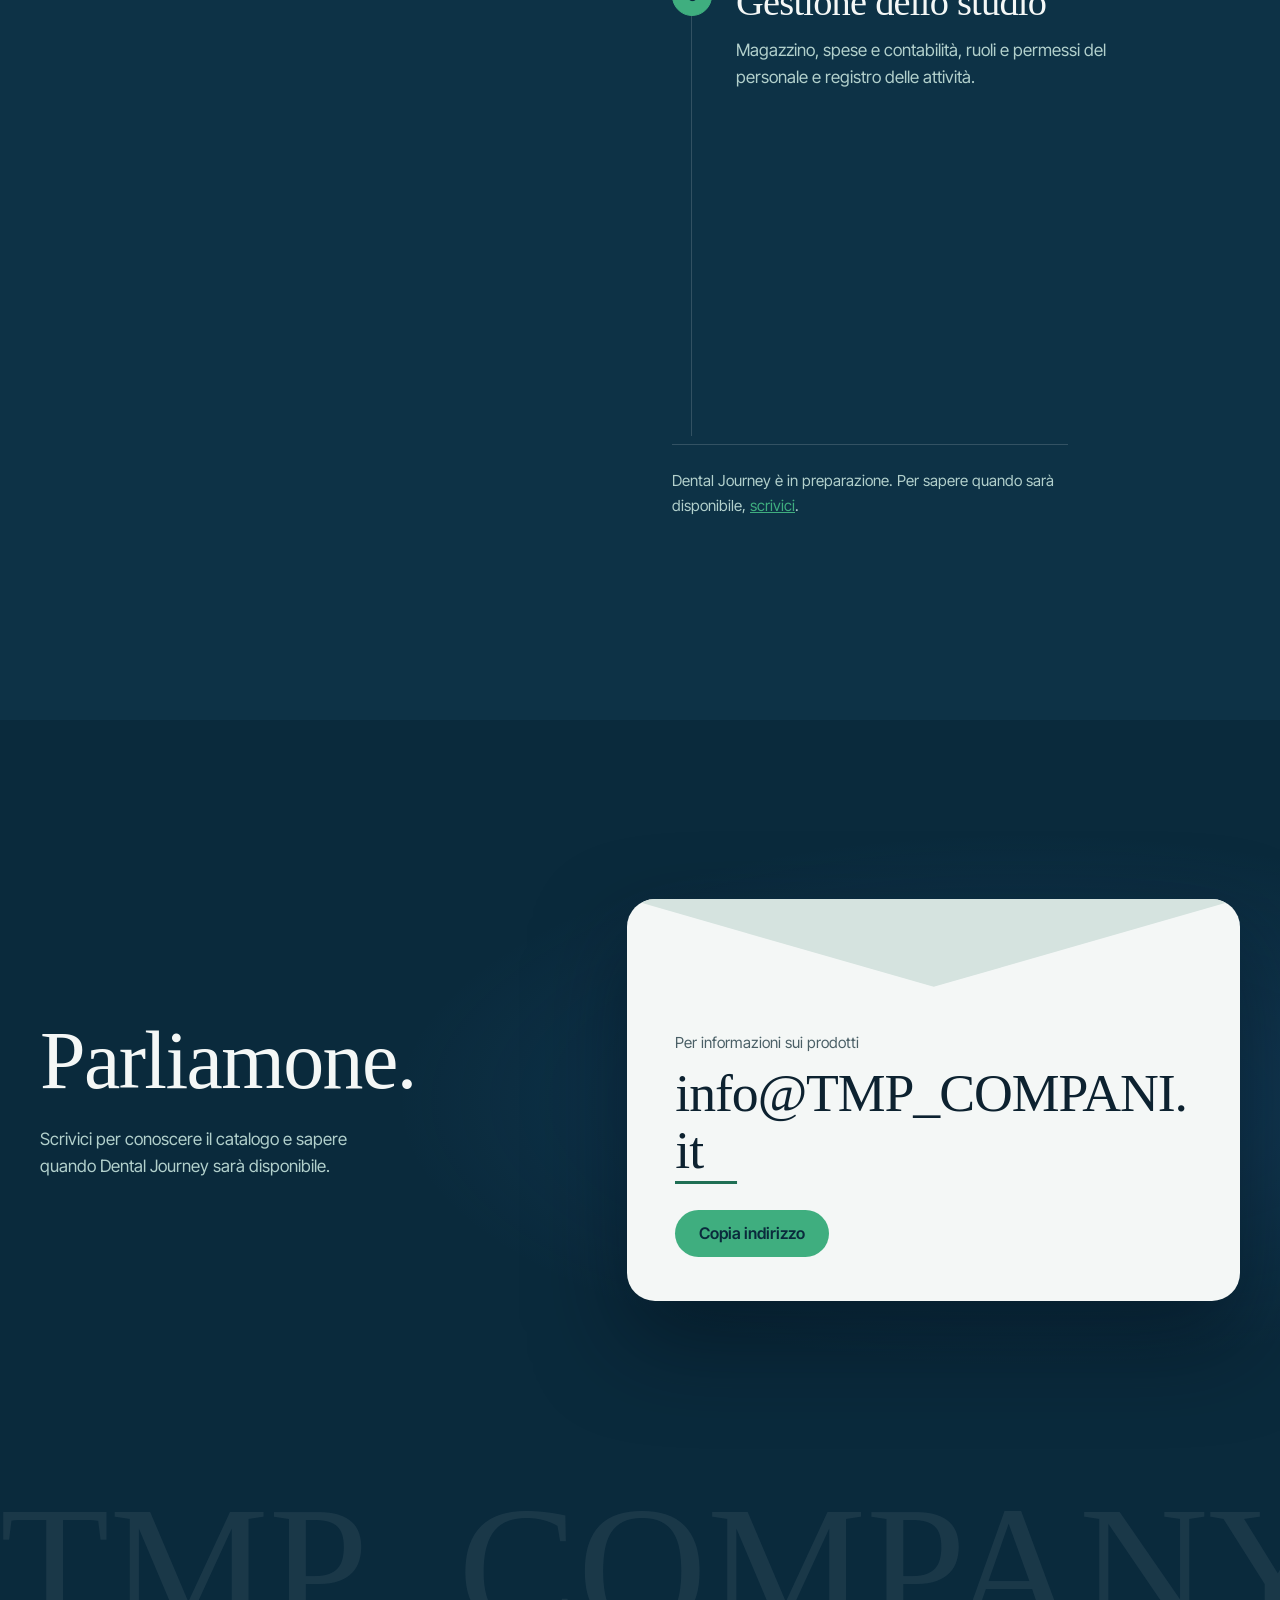
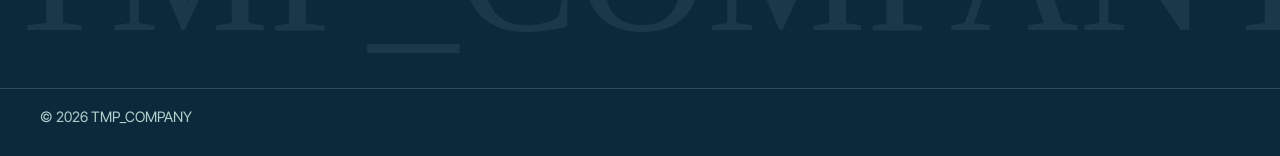
==== commit 1a9921e0: "nuovi testi" ====
--- a/index.html
+++ b/index.html
@@ -35,7 +35,7 @@
 
       <div class="hero-copy">
         <h1>Software che segue il lavoro, passo dopo passo.</h1>
-        <p class="lede">Software in abbonamento, un prodotto alla volta. Il primo &egrave; Dental Journey, gestionale EHS per studi dentistici.</p>
+        <p class="lede">Software in abbonamento, trova nel nostro catalogo il software pi&ugrave; adatto alle tue esigenze.</p>
         <p class="actions">
           <a class="btn btn-primary" href="#dental-journey">Scopri Dental Journey</a>
           <a class="btn btn-ghost" href="#catalogo">Vai al catalogo</a>
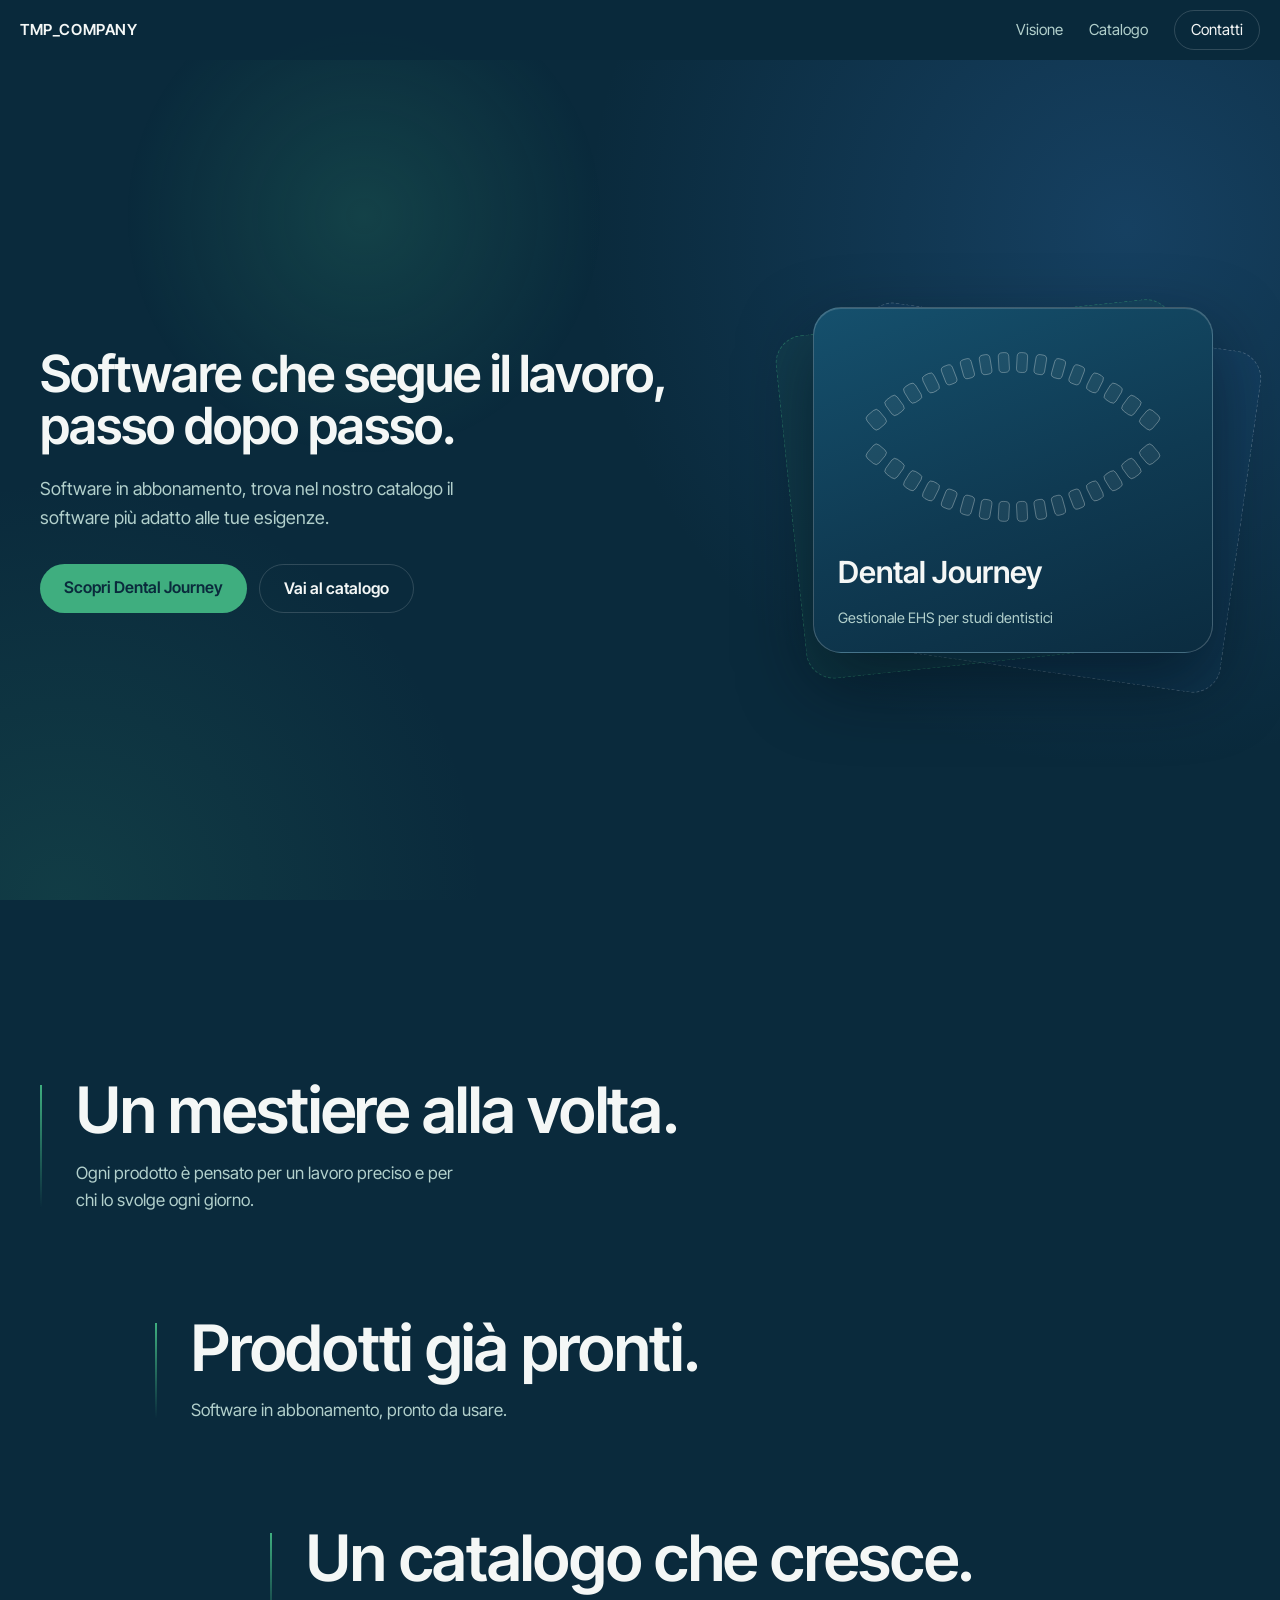
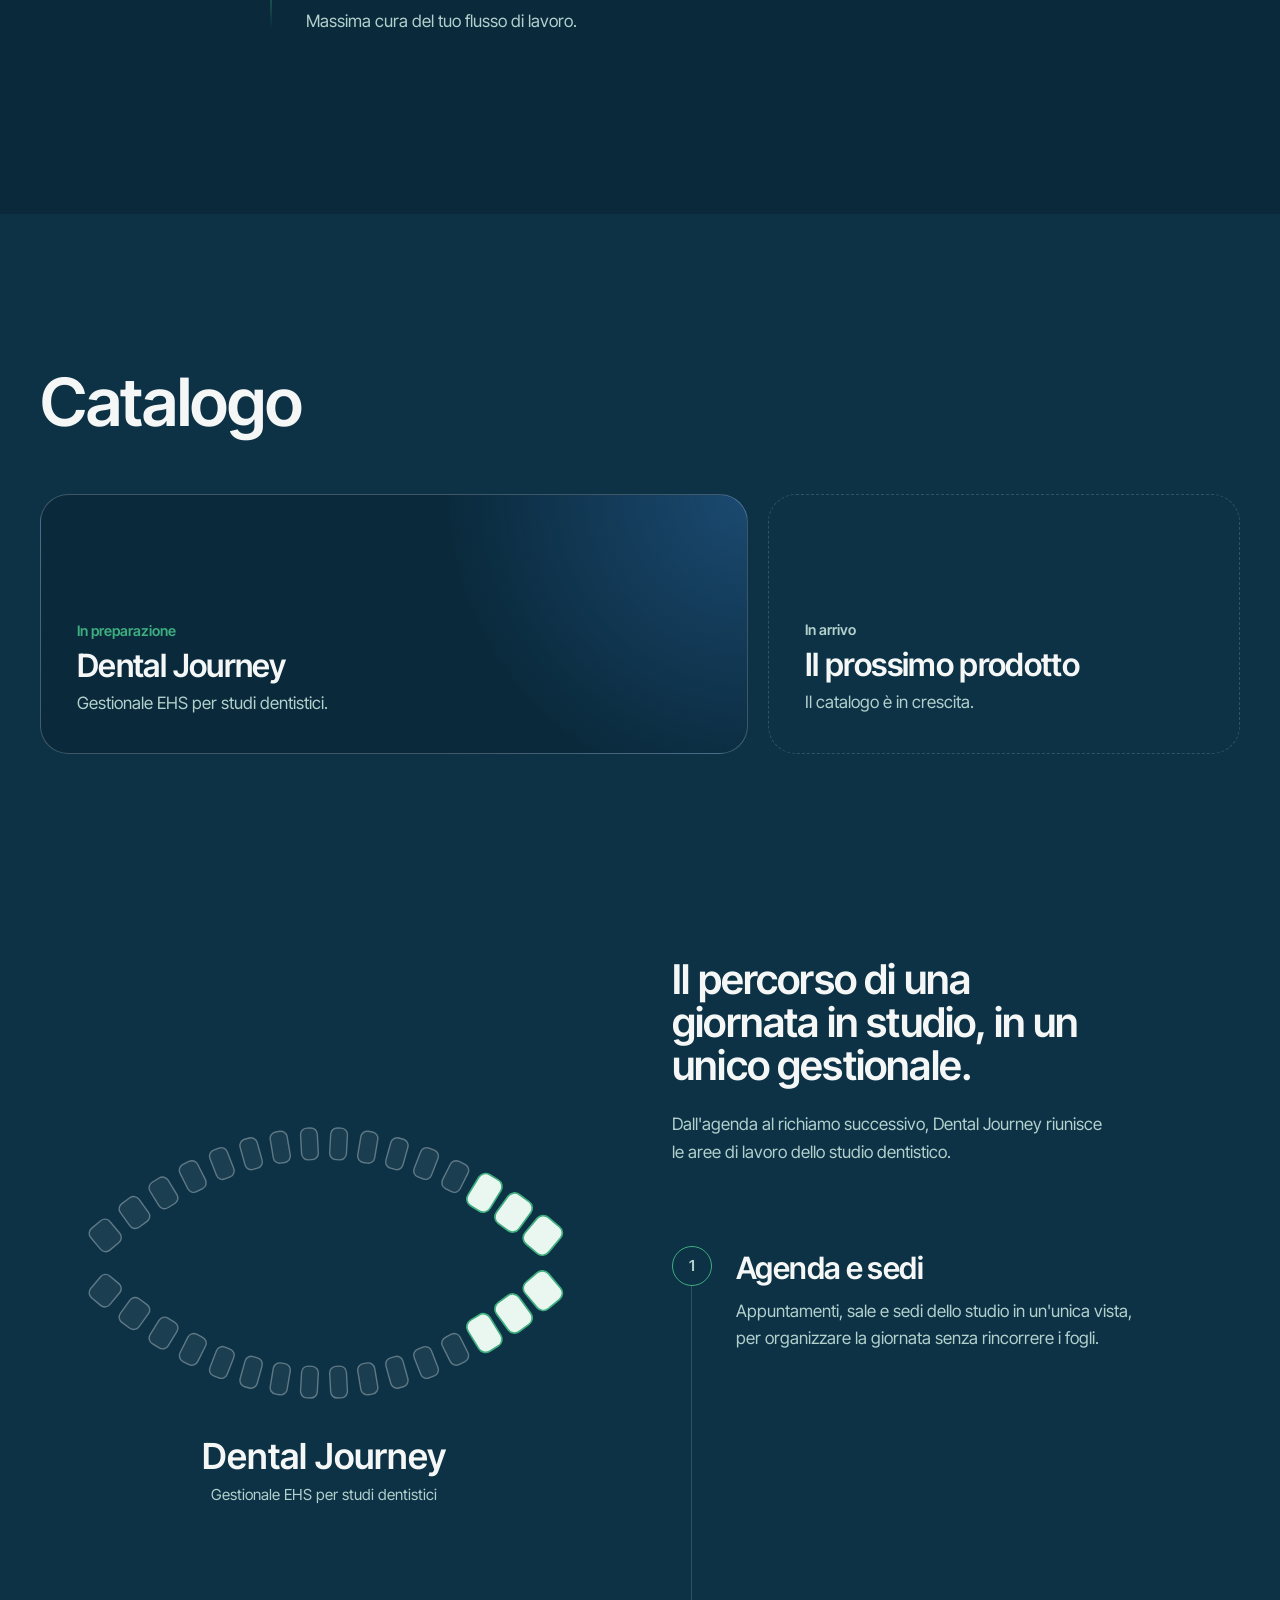
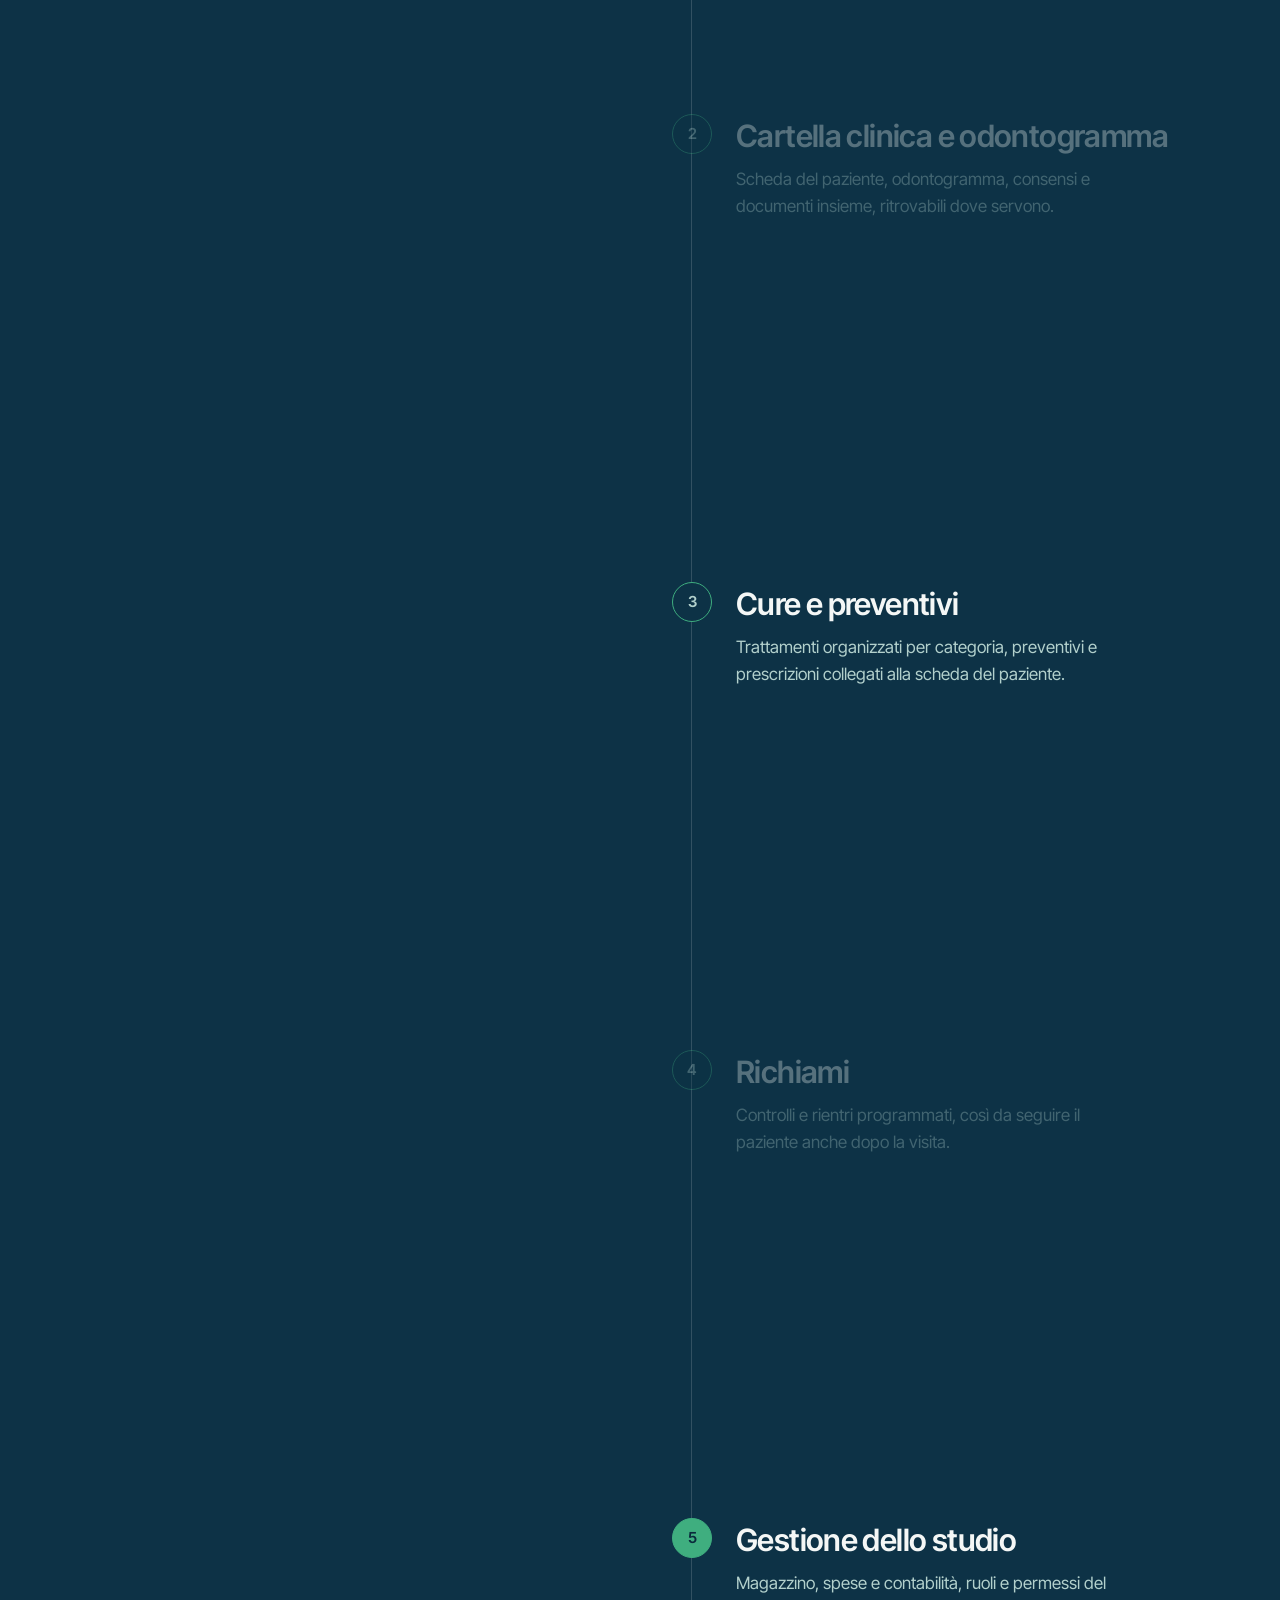
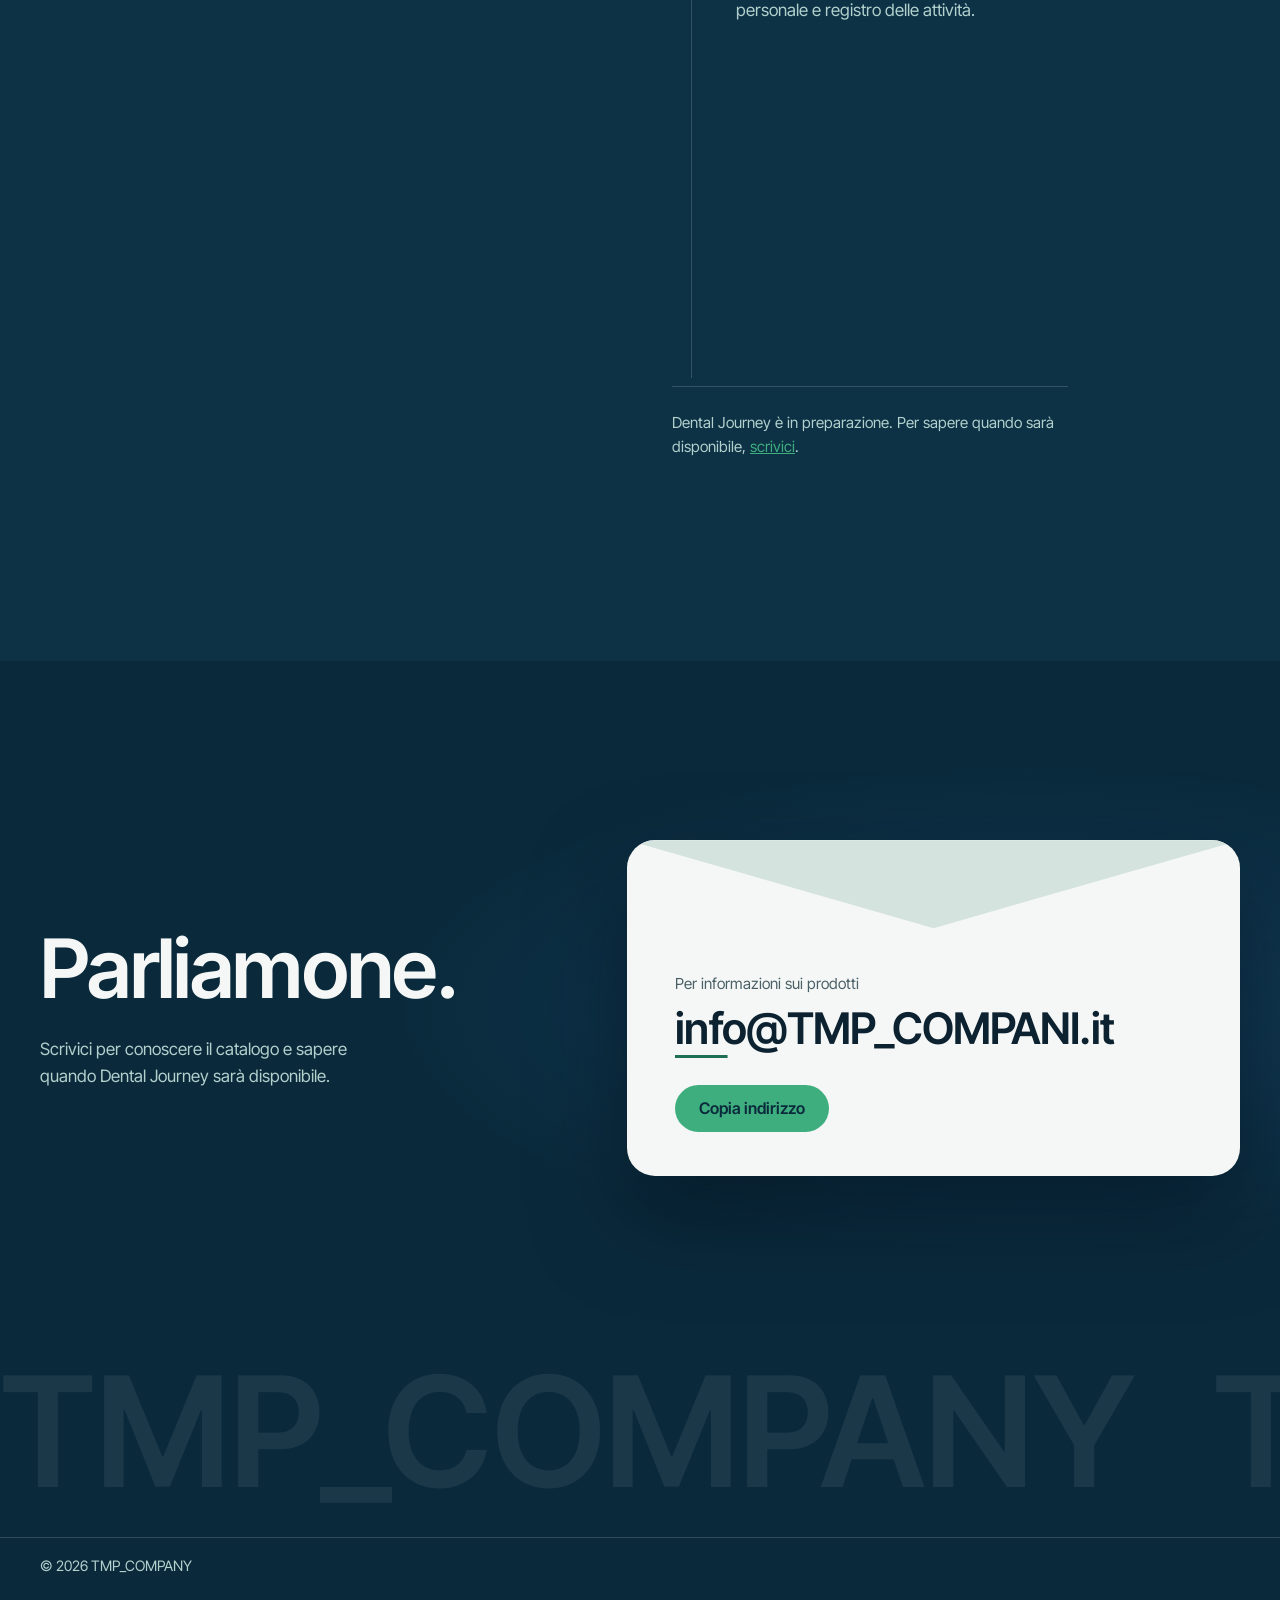
==== commit 4b17060e: "Titoli in Inter Tight al posto del serif, rimosso Instrument Serif Co-Authored-By: Claude Sonnet 5.5" ====
--- a/index.html
+++ b/index.html
@@ -10,7 +10,6 @@
   <meta property="og:description" content="Software SaaS, trova nel nostro catalogo il software pi&ugrave; adatto alle tue esigenze.">
   <meta property="og:type" content="website">
   <link rel="icon" href="assets/img/favicon.svg" type="image/svg+xml">
-  <link rel="preload" href="assets/fonts/instrument-serif-400.woff2" as="font" type="font/woff2" crossorigin>
   <link rel="preload" href="assets/fonts/inter-tight-400.woff2" as="font" type="font/woff2" crossorigin>
   <link rel="stylesheet" href="assets/css/style.css">
   <script src="assets/js/main.js" defer></script>
--- a/assets/css/style.css
+++ b/assets/css/style.css
@@ -1,20 +1,4 @@
 /* Fonts (self-hosted, OFL; licenses in assets/fonts) */
-@font-face {
-  font-family: "Instrument Serif";
-  src: url("../fonts/instrument-serif-400.woff2") format("woff2");
-  font-weight: 400;
-  font-style: normal;
-  font-display: swap;
-}
-
-@font-face {
-  font-family: "Instrument Serif";
-  src: url("../fonts/instrument-serif-400-italic.woff2") format("woff2");
-  font-weight: 400;
-  font-style: italic;
-  font-display: swap;
-}
-
 @font-face {
   font-family: "Inter Tight";
   src: url("../fonts/inter-tight-400.woff2") format("woff2");
@@ -45,7 +29,6 @@
   --tooth: #eaf6f0;
   --line: rgba(244, 247, 246, 0.16);
 
-  --serif: "Instrument Serif", "Iowan Old Style", Georgia, serif;
   --sans: "Inter Tight", system-ui, -apple-system, "Segoe UI", Roboto, Arial, sans-serif;
 
   --gutter: 20px;
@@ -106,9 +89,9 @@
 h1,
 h2,
 h3 {
-  font-family: var(--serif);
-  font-weight: 400;
-  line-height: 1;
+  font-family: var(--sans);
+  font-weight: 600;
+  line-height: 1.05;
   letter-spacing: -0.02em;
 }
 
@@ -259,7 +242,7 @@
 }
 
 .hero h1 {
-  font-size: clamp(2.4rem, 4.6vw, 4.4rem);
+  font-size: clamp(2.1rem, 4vw, 3.7rem);
   line-height: 1.02;
 }
 
@@ -325,8 +308,9 @@
 }
 
 .deck-name {
-  font-family: var(--serif);
-  font-size: clamp(1.7rem, 3vw, 2.3rem);
+  font-family: var(--sans);
+  font-weight: 600;
+  font-size: clamp(1.4rem, 2.5vw, 1.9rem);
   line-height: 1;
 }
 
@@ -409,7 +393,7 @@
 }
 
 .step h2 {
-  font-size: clamp(2.4rem, 6.2vw, 5.4rem);
+  font-size: clamp(2rem, 5vw, 4.4rem);
   line-height: 0.98;
 }
 
@@ -481,8 +465,9 @@
 
 .tile-title {
   position: relative;
-  font-family: var(--serif);
-  font-size: clamp(1.8rem, 3vw, 2.8rem);
+  font-family: var(--sans);
+  font-weight: 600;
+  font-size: clamp(1.5rem, 2.5vw, 2.3rem);
   line-height: 1;
   letter-spacing: -0.02em;
 }
@@ -577,8 +562,9 @@
 
 .story-name {
   margin-top: 8px;
-  font-family: var(--serif);
-  font-size: clamp(2rem, 3.4vw, 3rem);
+  font-family: var(--sans);
+  font-weight: 600;
+  font-size: clamp(1.7rem, 2.8vw, 2.5rem);
   line-height: 1;
 }
 
@@ -594,7 +580,7 @@
 
 .story-body h3 {
   max-width: 16ch;
-  font-size: clamp(2rem, 3.8vw, 3.2rem);
+  font-size: clamp(1.8rem, 3.2vw, 2.7rem);
 }
 
 .story-intro {
@@ -664,9 +650,9 @@
 
 .stage h4 {
   padding-top: 6px;
-  font-family: var(--serif);
-  font-weight: 400;
-  font-size: clamp(1.8rem, 3vw, 2.6rem);
+  font-family: var(--sans);
+  font-weight: 600;
+  font-size: clamp(1.4rem, 2.4vw, 2.1rem);
   line-height: 1.05;
   letter-spacing: -0.02em;
 }
@@ -750,8 +736,9 @@
   position: relative;
   display: inline-block;
   margin-top: 10px;
-  font-family: var(--serif);
-  font-size: clamp(1.7rem, 4.2vw, 3.4rem);
+  font-family: var(--sans);
+  font-weight: 600;
+  font-size: clamp(1.4rem, 3.4vw, 2.8rem);
   line-height: 1.05;
   letter-spacing: -0.02em;
   text-decoration: none;
@@ -829,8 +816,9 @@
 .marquee span {
   padding-right: 0.5em;
   color: rgba(244, 247, 246, 0.07);
-  font-family: var(--serif);
-  font-size: clamp(4rem, 14vw, 12rem);
+  font-family: var(--sans);
+  font-weight: 600;
+  font-size: clamp(3.5rem, 12vw, 10rem);
   line-height: 1;
   white-space: nowrap;
 }
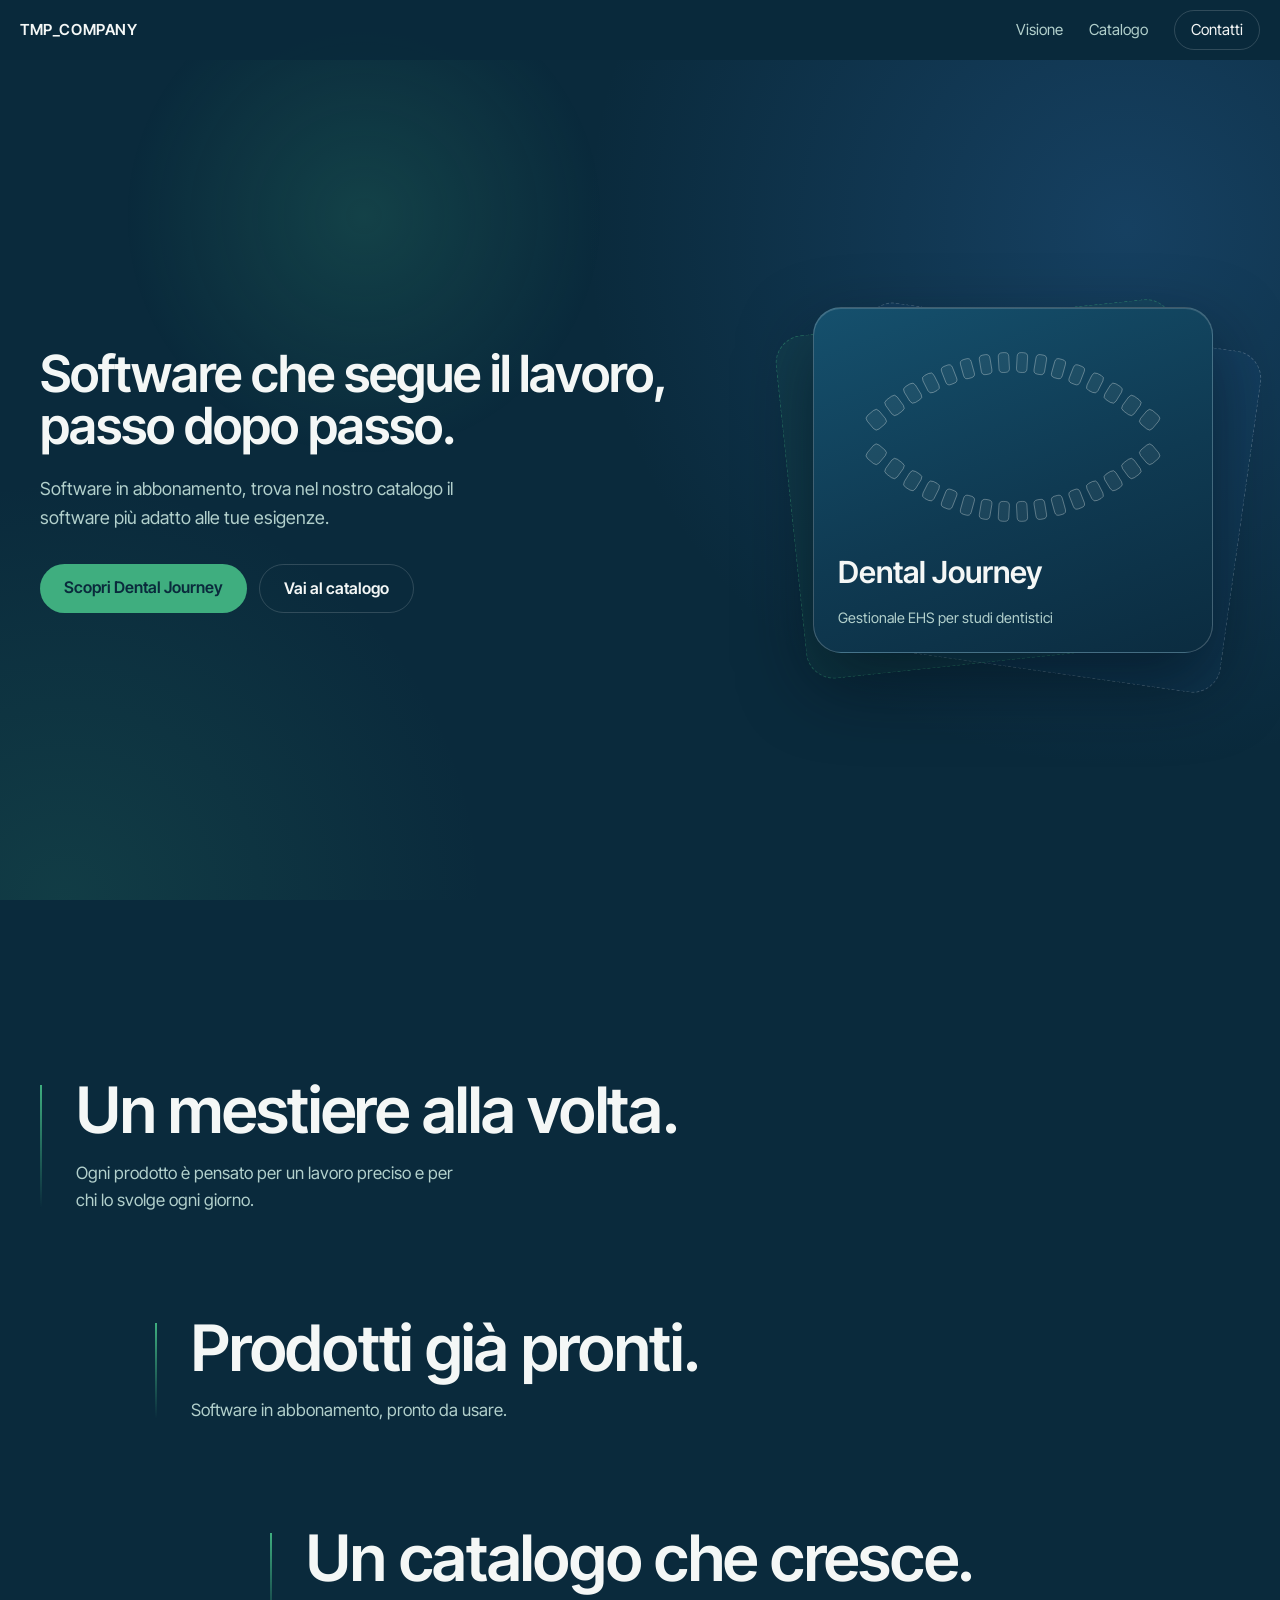
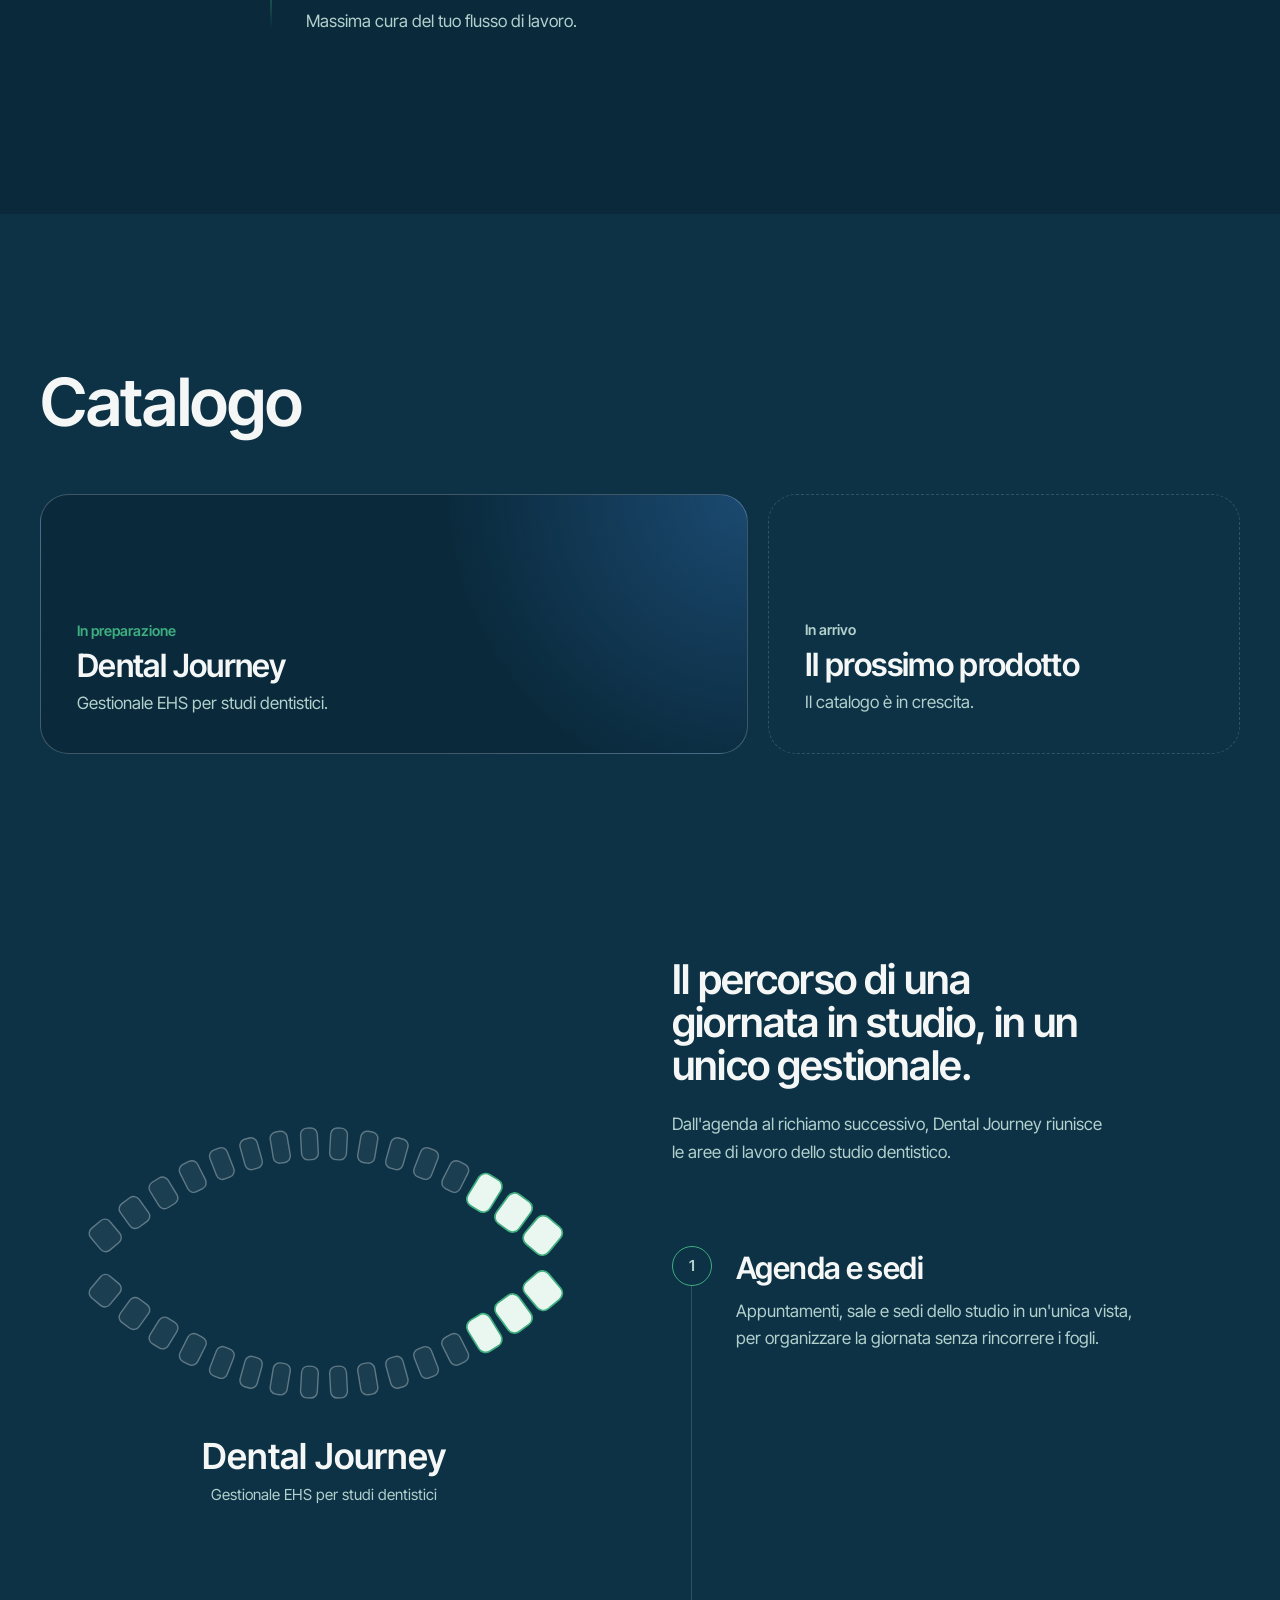
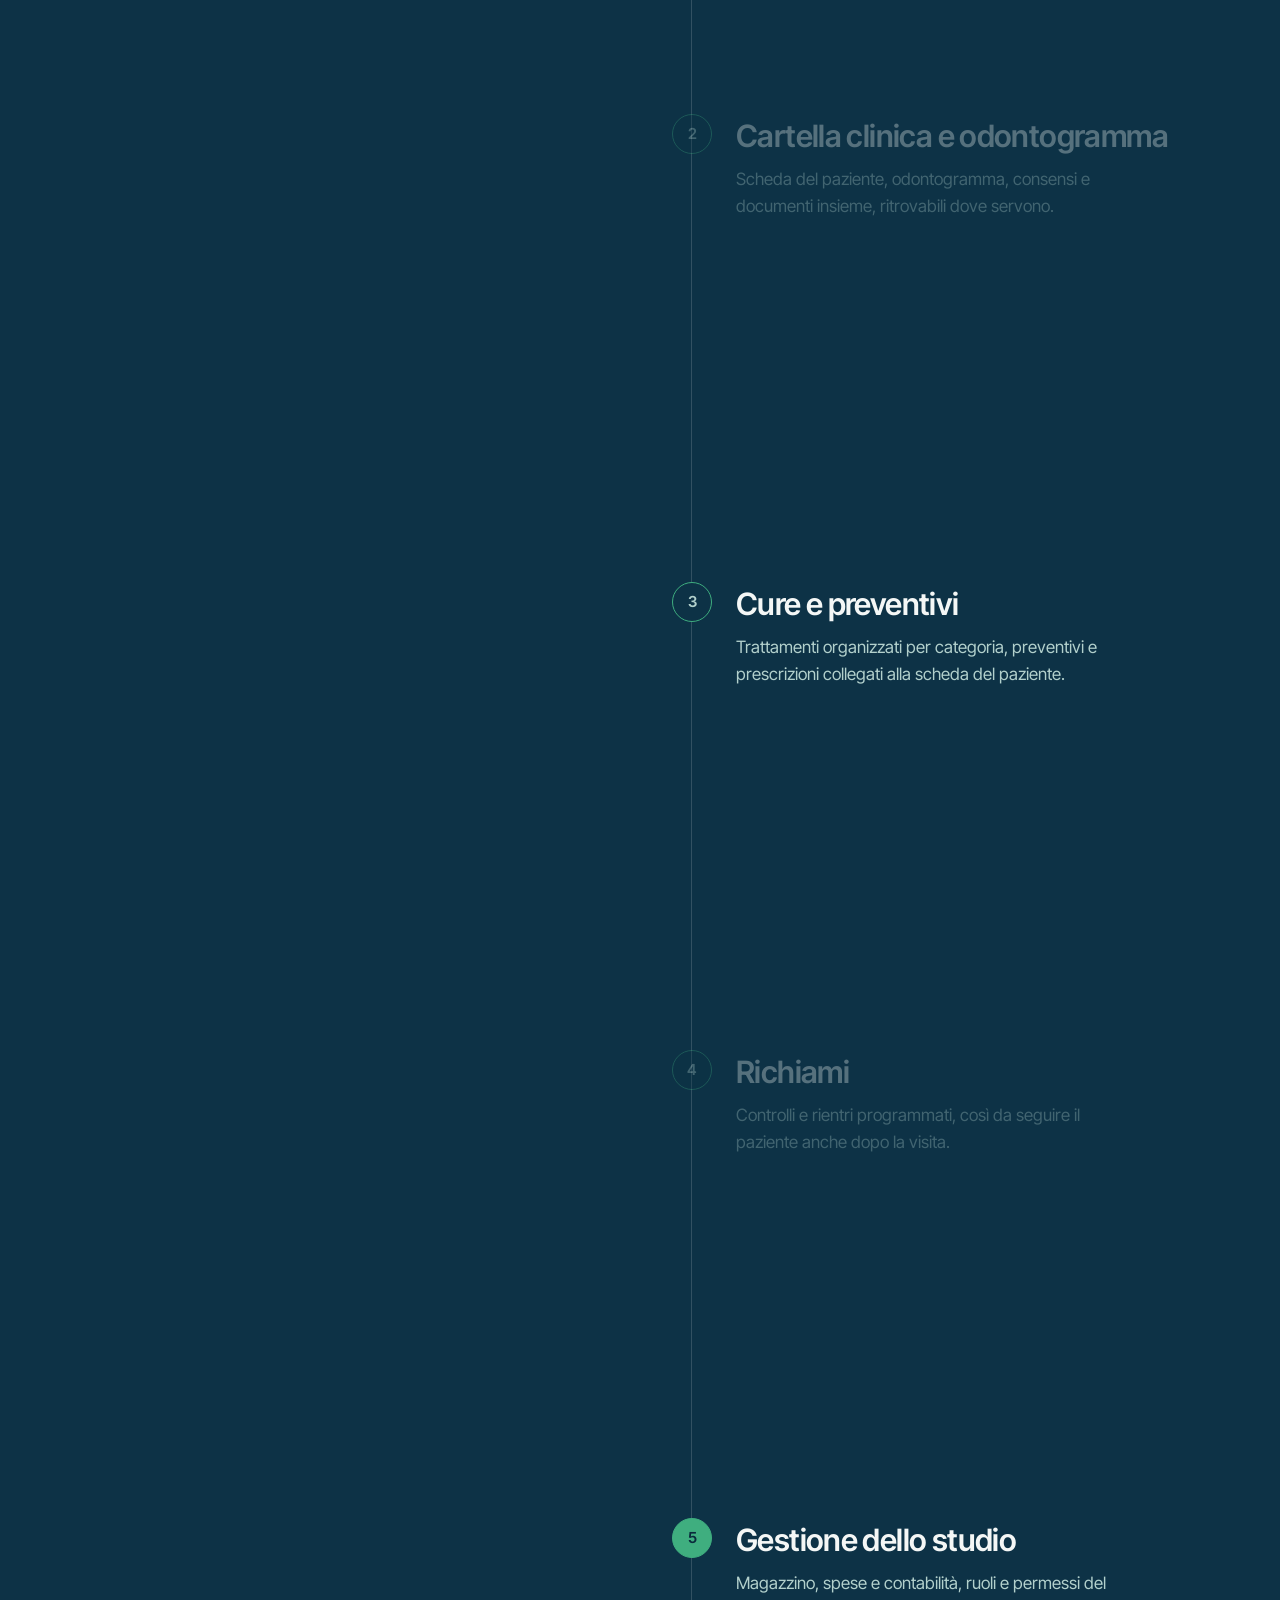
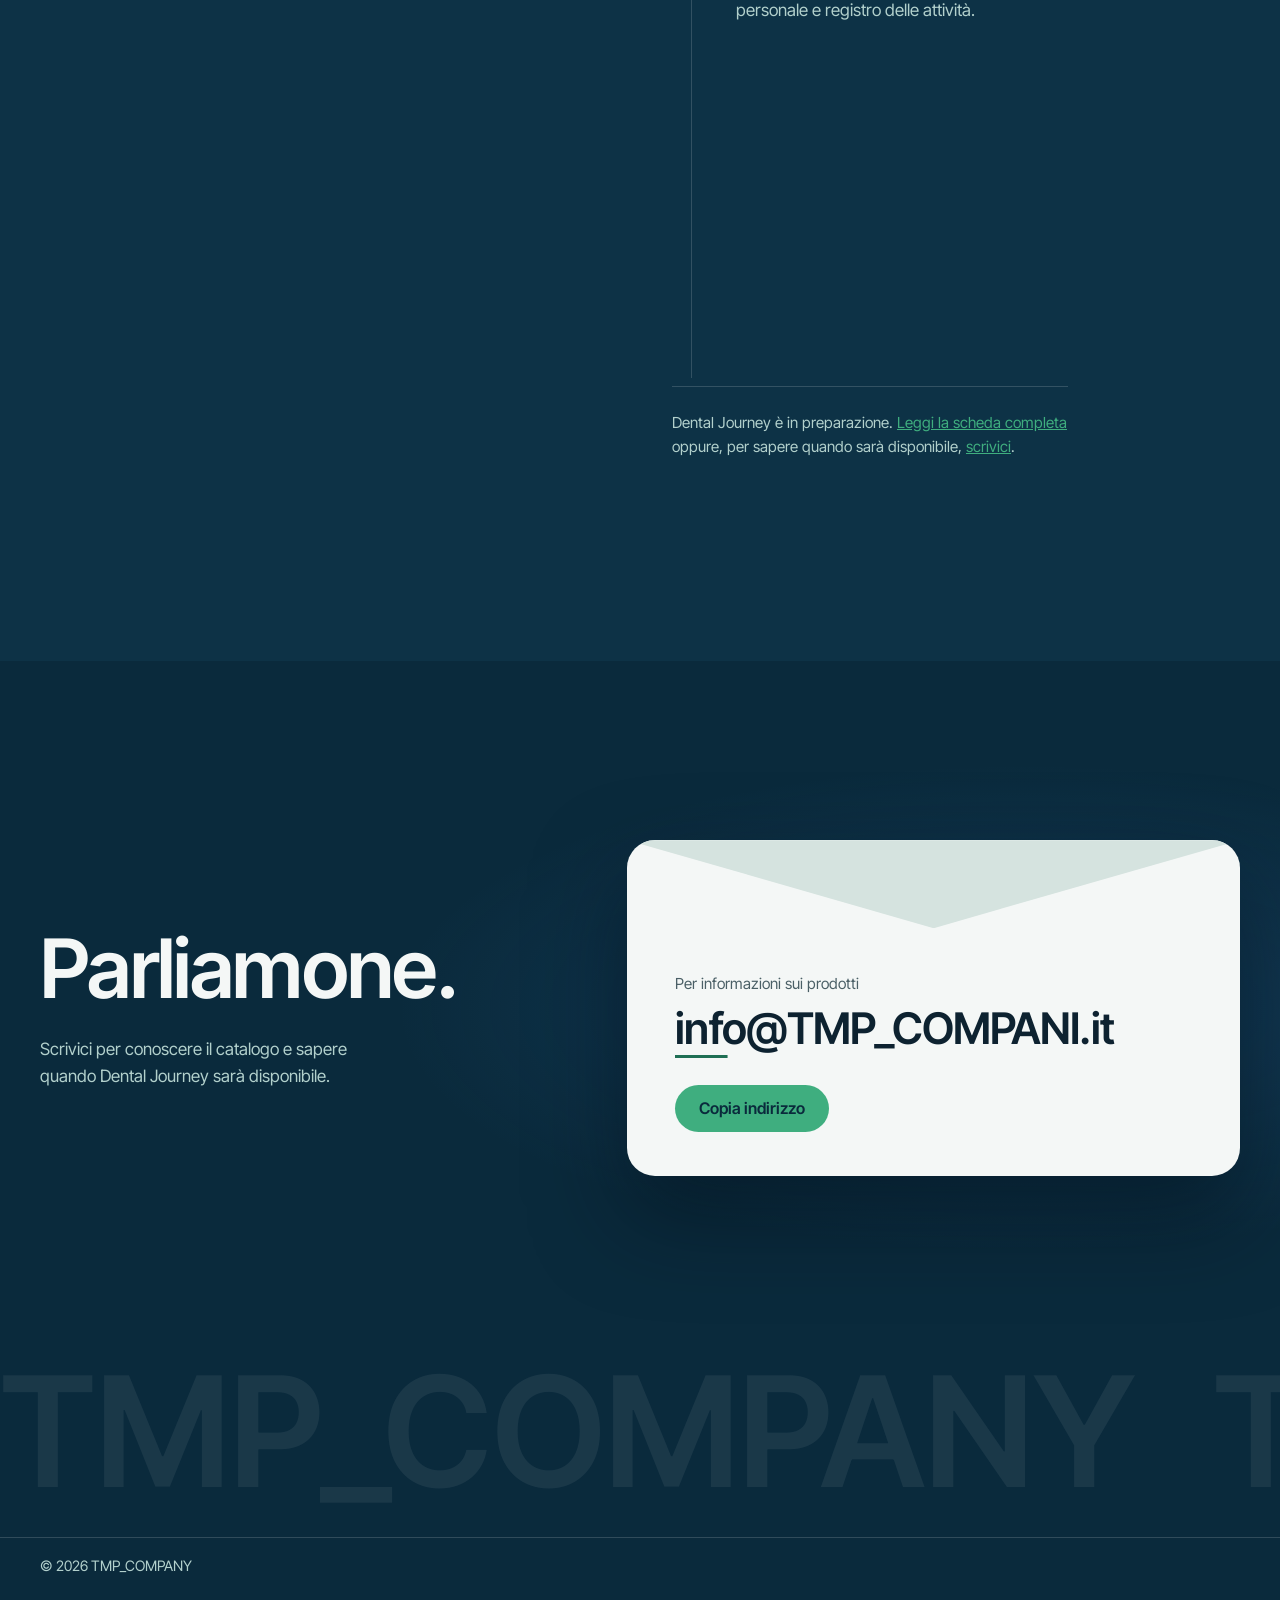
==== commit 03659a32: "Pagina dedicata Dental Journey con testo SEO, FAQ e link dalla home Co-Authored-By: Claude Sonnet 5." ====
--- a/index.html
+++ b/index.html
@@ -124,7 +124,7 @@
               </li>
             </ol>
 
-            <p class="story-note">Dental Journey &egrave; in preparazione. Per sapere quando sar&agrave; disponibile, <a href="#contatti">scrivici</a>.</p>
+            <p class="story-note">Dental Journey &egrave; in preparazione. <a href="dental-journey.html">Leggi la scheda completa</a> oppure, per sapere quando sar&agrave; disponibile, <a href="#contatti">scrivici</a>.</p>
           </div>
         </div>
       </article>
--- a/assets/css/style.css
+++ b/assets/css/style.css
@@ -829,6 +829,112 @@
   }
 }
 
+/* Product page: long-form text, readable column */
+.doc-head,
+.doc-block {
+  padding-inline: var(--pad);
+}
+
+.doc-head {
+  padding-block: clamp(48px, 8vw, 112px) clamp(32px, 5vw, 64px);
+  background:
+    radial-gradient(900px circle at 88% 0%, rgba(47, 111, 176, 0.3), transparent 60%),
+    var(--abyss);
+}
+
+.crumbs {
+  color: var(--soft-dark);
+  font-size: 0.95rem;
+}
+
+.doc-head h1 {
+  max-width: 24ch;
+  margin-top: 16px;
+  font-size: clamp(2.1rem, 5vw, 3.7rem);
+}
+
+.doc-lede {
+  max-width: 68ch;
+  margin-top: 20px;
+  color: var(--soft-dark);
+  font-size: 1.1rem;
+}
+
+.doc-head .actions {
+  margin-top: 32px;
+}
+
+.doc-block {
+  padding-block: clamp(40px, 6vw, 80px);
+  border-top: 1px solid var(--line);
+}
+
+.doc-block h2 {
+  max-width: 22ch;
+  font-size: clamp(1.7rem, 3.2vw, 2.5rem);
+}
+
+.prose,
+.plain,
+.faq {
+  max-width: 68ch;
+  margin-top: 24px;
+  color: var(--soft-dark);
+}
+
+.plain {
+  padding-left: 1.2em;
+}
+
+.plain li + li {
+  margin-top: 10px;
+}
+
+.plain strong {
+  color: var(--porcelain);
+  font-weight: 600;
+}
+
+.areas {
+  display: grid;
+  grid-template-columns: repeat(auto-fit, minmax(320px, 1fr));
+  gap: clamp(24px, 3vw, 40px);
+  margin-top: 32px;
+}
+
+.areas article {
+  padding-top: 20px;
+  border-top: 1px solid var(--line);
+}
+
+.areas h3 {
+  font-size: 1.35rem;
+}
+
+.areas p {
+  margin-top: 10px;
+  color: var(--soft-dark);
+}
+
+.faq details {
+  border-bottom: 1px solid var(--line);
+}
+
+.faq summary {
+  padding-block: 18px;
+  color: var(--porcelain);
+  font-weight: 600;
+  cursor: pointer;
+}
+
+.faq details p {
+  padding-bottom: 18px;
+}
+
+.faq a {
+  color: var(--porcelain);
+}
+
 /* Tablet and phone */
 @media (max-width: 900px) {
   .hero {
@@ -847,8 +953,23 @@
 
   .story-visual {
     z-index: 2;
-    height: 40svh;
-    background: linear-gradient(var(--surface) 82%, rgba(13, 50, 70, 0));
+    height: auto;
+    align-content: start;
+    padding-block: 12px 20px;
+    background: linear-gradient(var(--surface) 80%, rgba(13, 50, 70, 0));
+  }
+
+  .story-visual .arch {
+    width: min(70%, 240px);
+  }
+
+  .story-name {
+    margin-top: 4px;
+    font-size: 1.25rem;
+  }
+
+  .story-sub {
+    display: none;
   }
 
   .arch {
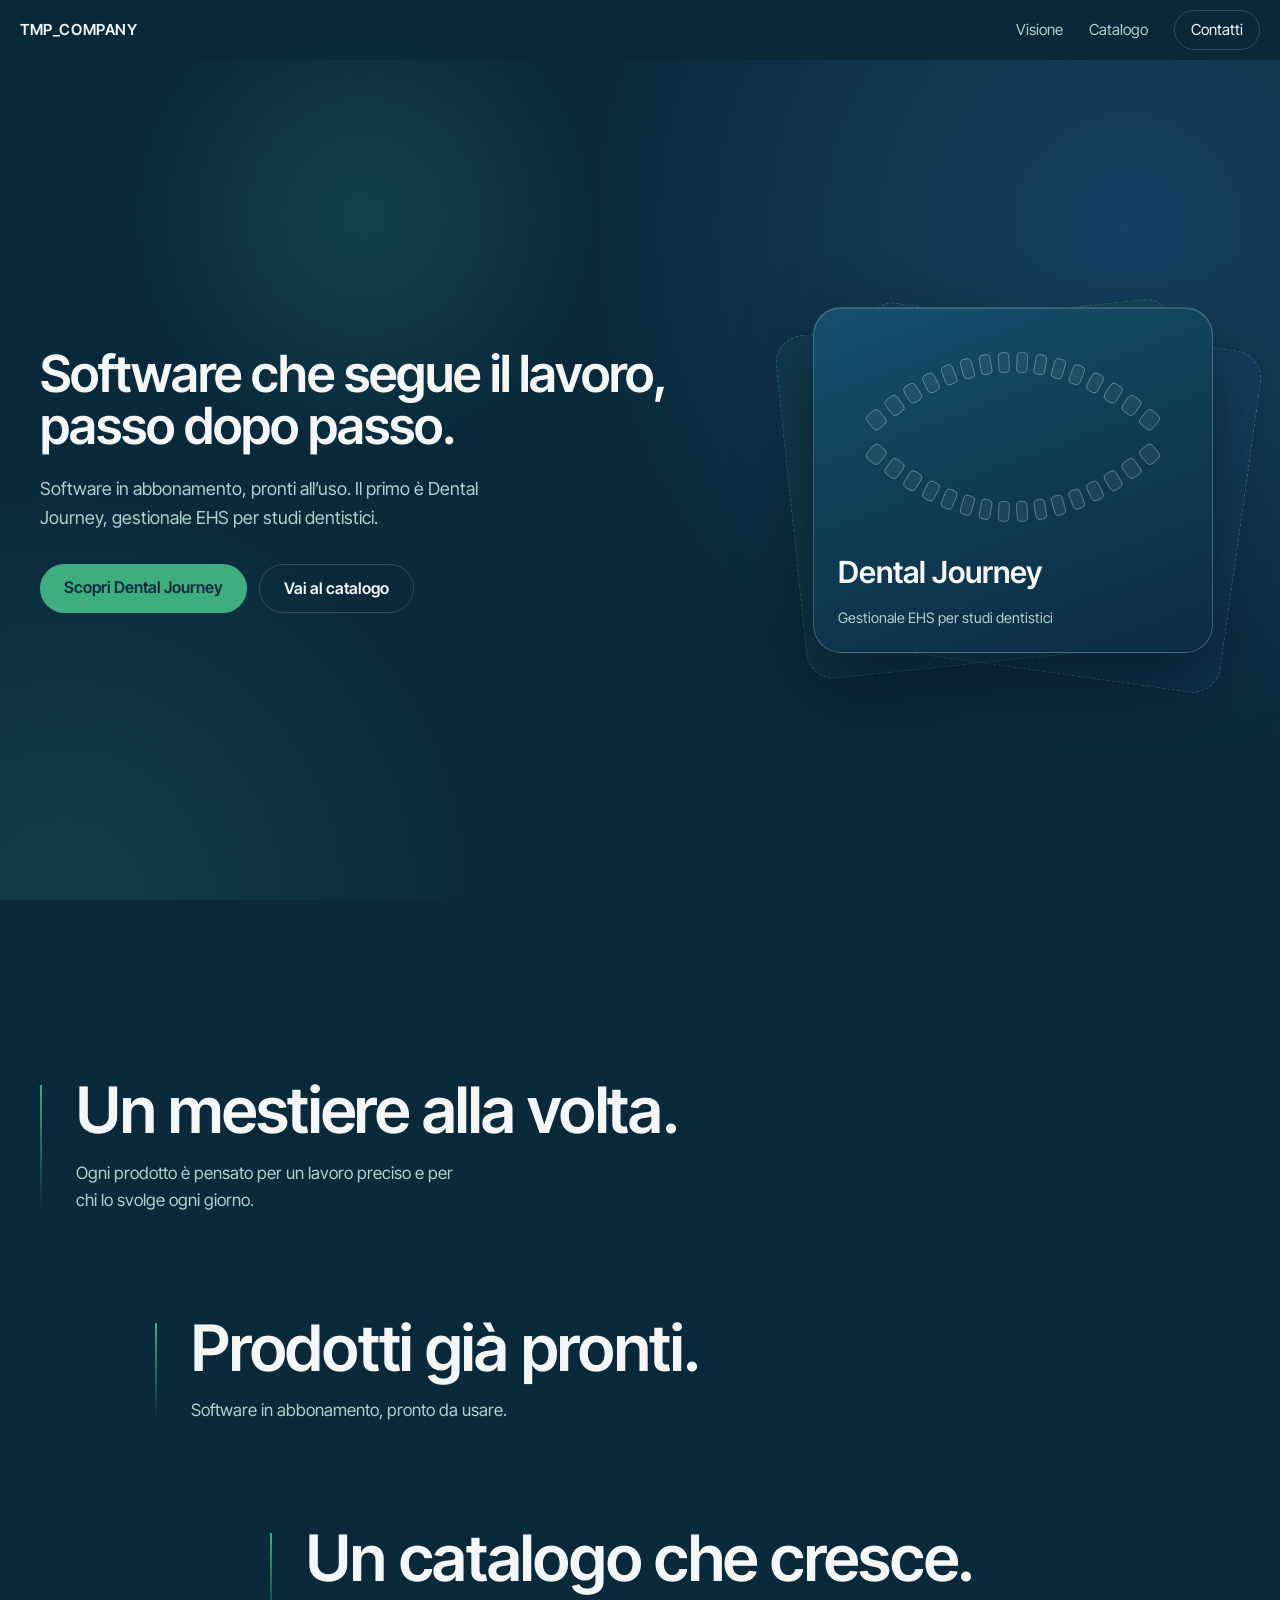
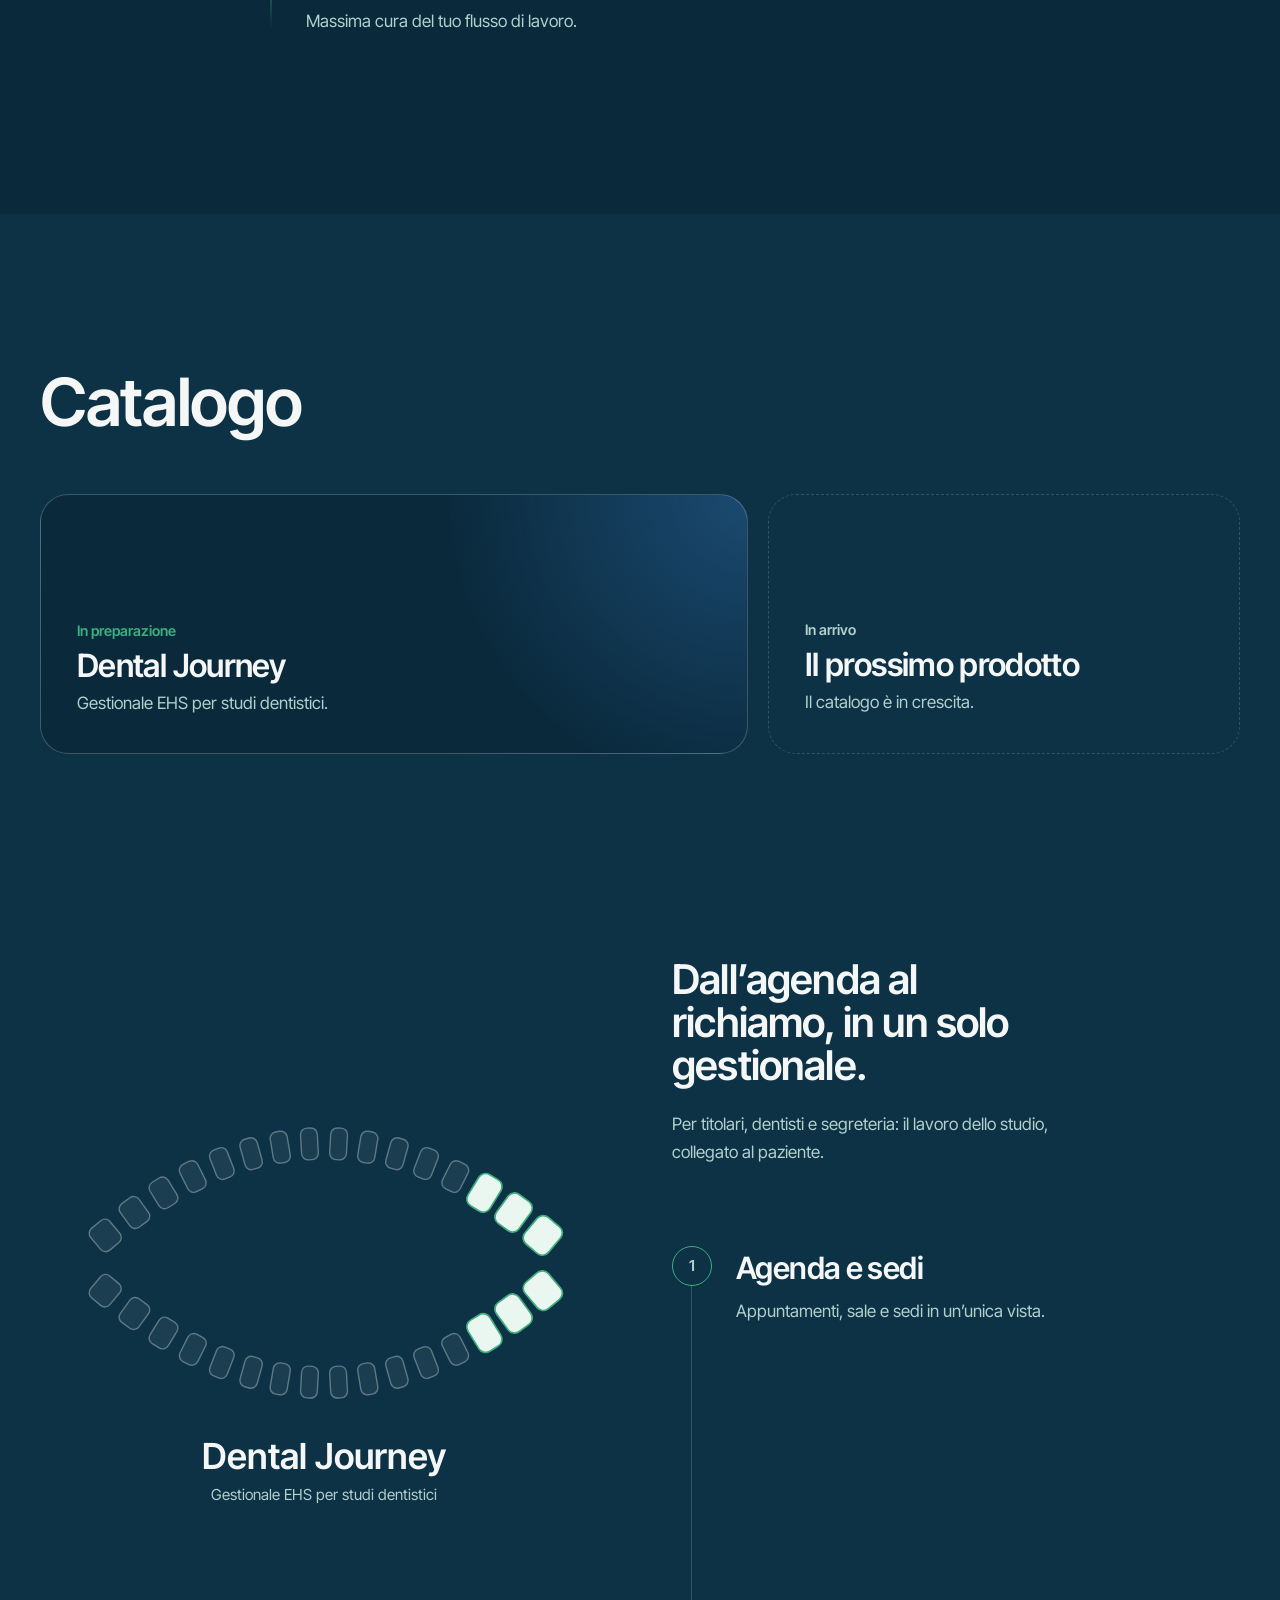
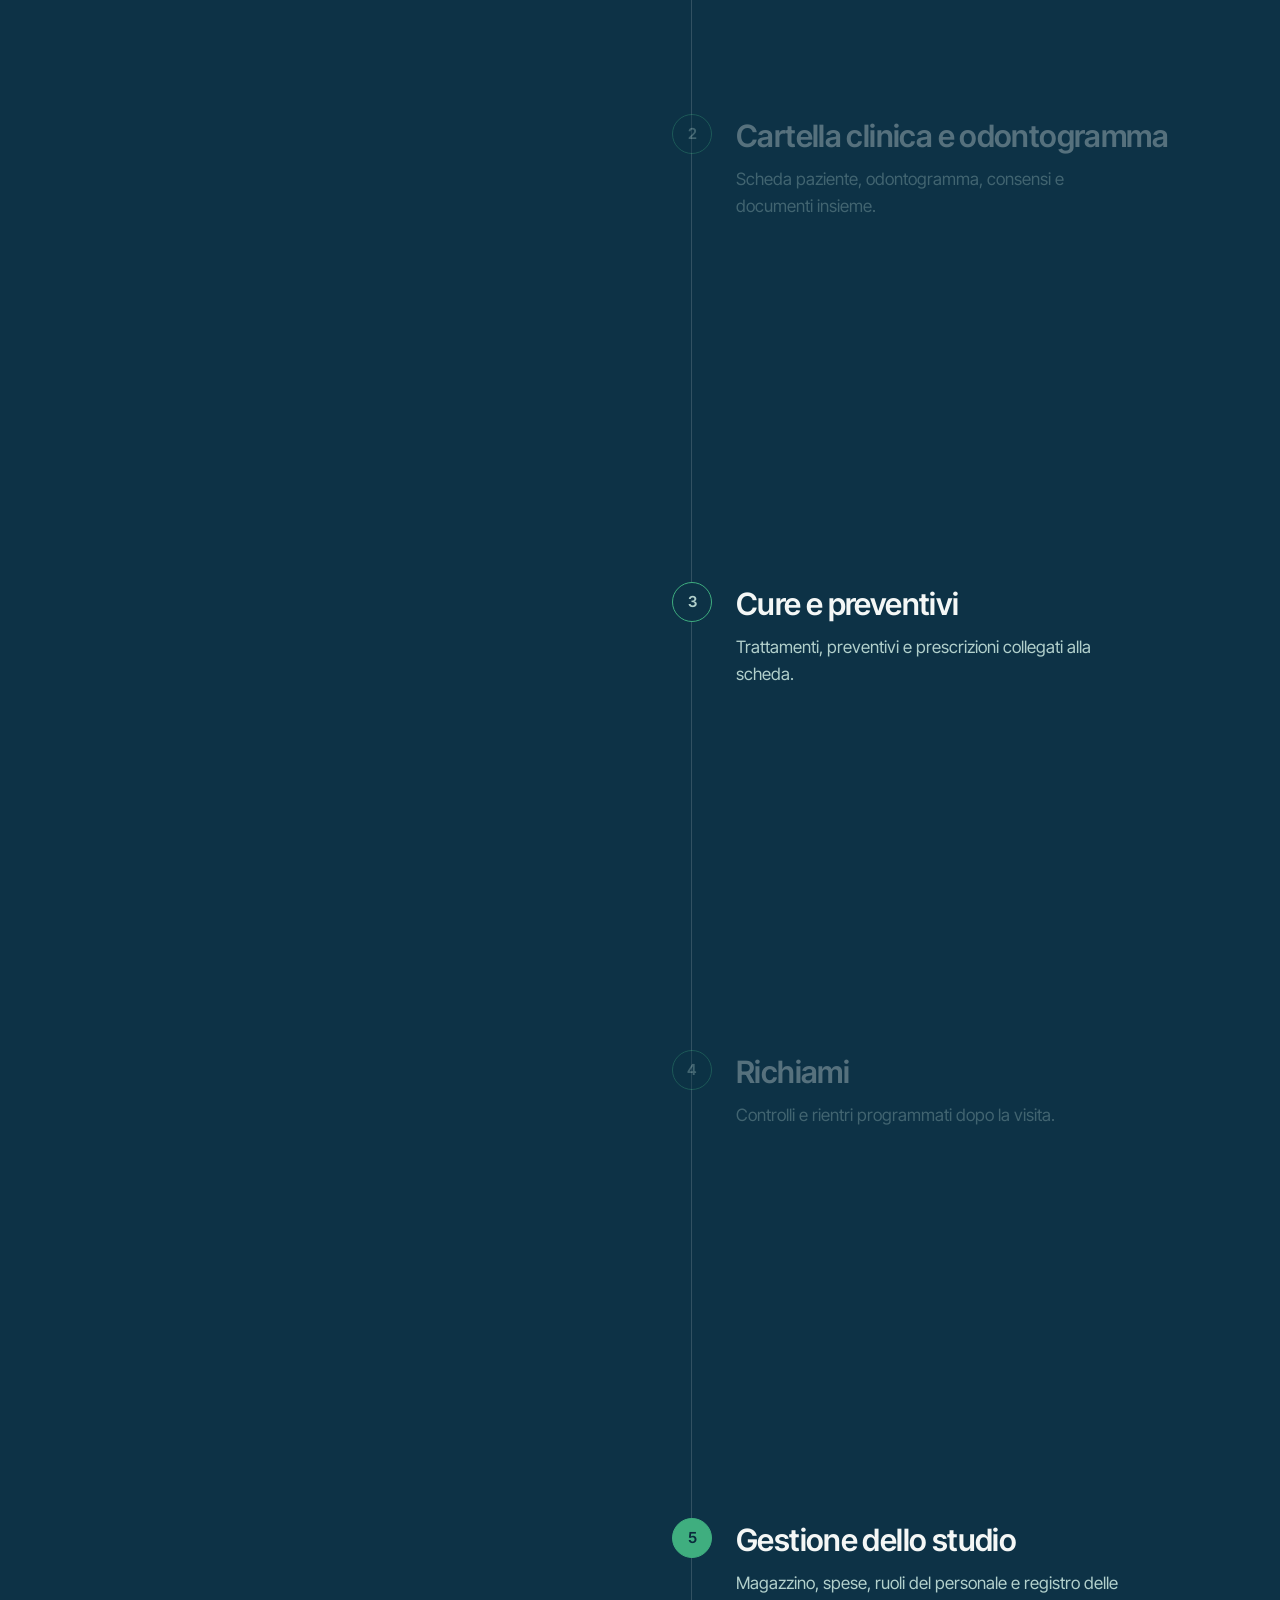
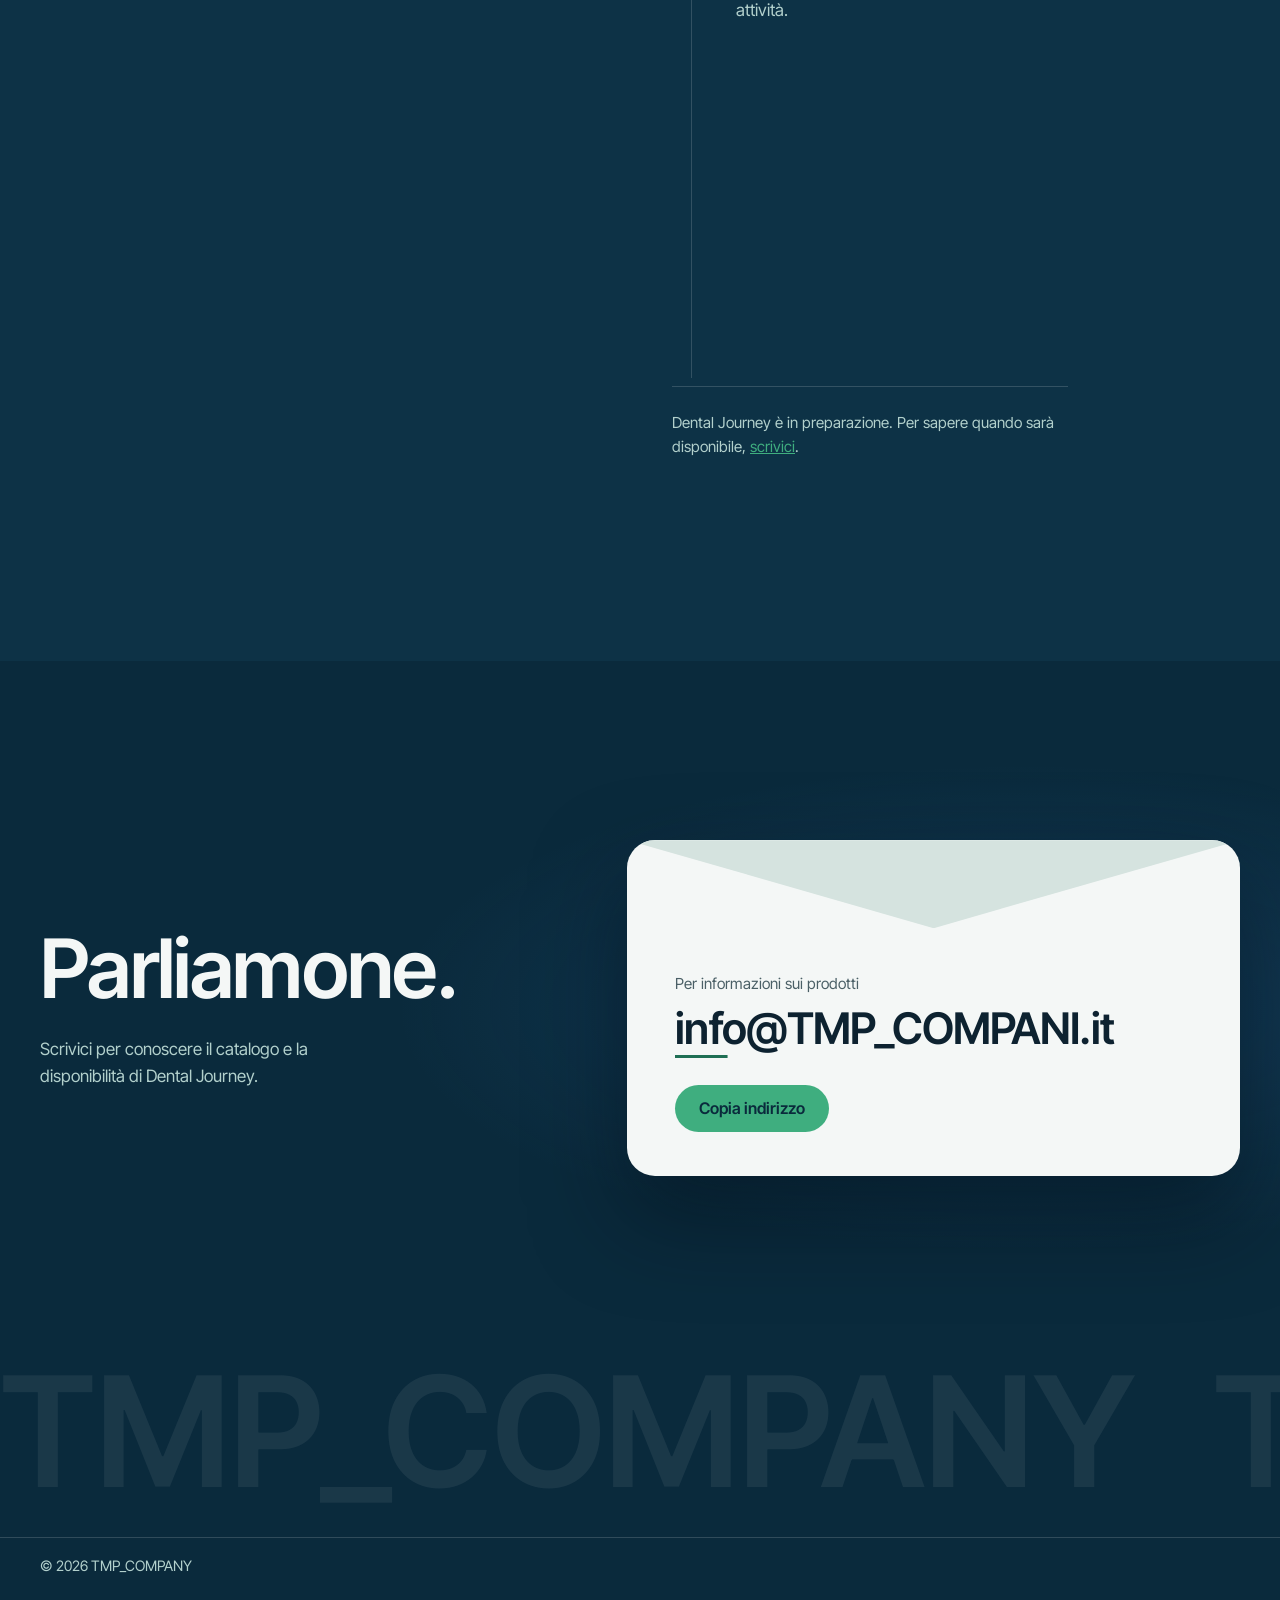
==== commit dbacd121: "Rimossa la pagina dedicata; testi della home piu brevi e con la keyword Co-Authored-By: Claude Sonne" ====
--- a/index.html
+++ b/index.html
@@ -4,7 +4,7 @@
   <meta charset="utf-8">
   <meta name="viewport" content="width=device-width, initial-scale=1">
   <title>TMP_COMPANY - Software SaaS</title>
-  <meta name="description" content="TMP_COMPANY Software SaaS in ambto sanitario.">
+  <meta name="description" content="Dental Journey: gestionale per studi dentistici in abbonamento. Agenda, cartella clinica, preventivi e richiami in un unico software.">
   <meta name="theme-color" content="#0a2a3c">
   <meta property="og:title" content="TMP_COMPANY - Software SaaS">
   <meta property="og:description" content="Software SaaS, trova nel nostro catalogo il software pi&ugrave; adatto alle tue esigenze.">
@@ -34,7 +34,7 @@
 
       <div class="hero-copy">
         <h1>Software che segue il lavoro, passo dopo passo.</h1>
-        <p class="lede">Software in abbonamento, trova nel nostro catalogo il software pi&ugrave; adatto alle tue esigenze.</p>
+        <p class="lede">Software in abbonamento, pronti all&rsquo;uso. Il primo &egrave; Dental Journey, gestionale EHS per studi dentistici.</p>
         <p class="actions">
           <a class="btn btn-primary" href="#dental-journey">Scopri Dental Journey</a>
           <a class="btn btn-ghost" href="#catalogo">Vai al catalogo</a>
@@ -98,33 +98,33 @@
           </div>
 
           <div class="story-body">
-            <h3>Il percorso di una giornata in studio, in un unico gestionale.</h3>
-            <p class="story-intro">Dall'agenda al richiamo successivo, Dental Journey riunisce le aree di lavoro dello studio dentistico.</p>
+            <h3>Dall&rsquo;agenda al richiamo, in un solo gestionale.</h3>
+            <p class="story-intro">Per titolari, dentisti e segreteria: il lavoro dello studio, collegato al paziente.</p>
 
             <ol class="stages">
               <li class="stage" data-n="1">
                 <h4>Agenda e sedi</h4>
-                <p>Appuntamenti, sale e sedi dello studio in un'unica vista, per organizzare la giornata senza rincorrere i fogli.</p>
+                <p>Appuntamenti, sale e sedi in un&rsquo;unica vista.</p>
               </li>
               <li class="stage" data-n="2">
                 <h4>Cartella clinica e odontogramma</h4>
-                <p>Scheda del paziente, odontogramma, consensi e documenti insieme, ritrovabili dove servono.</p>
+                <p>Scheda paziente, odontogramma, consensi e documenti insieme.</p>
               </li>
               <li class="stage" data-n="3">
                 <h4>Cure e preventivi</h4>
-                <p>Trattamenti organizzati per categoria, preventivi e prescrizioni collegati alla scheda del paziente.</p>
+                <p>Trattamenti, preventivi e prescrizioni collegati alla scheda.</p>
               </li>
               <li class="stage" data-n="4">
                 <h4>Richiami</h4>
-                <p>Controlli e rientri programmati, cos&igrave; da seguire il paziente anche dopo la visita.</p>
+                <p>Controlli e rientri programmati dopo la visita.</p>
               </li>
               <li class="stage" data-n="5">
                 <h4>Gestione dello studio</h4>
-                <p>Magazzino, spese e contabilit&agrave;, ruoli e permessi del personale e registro delle attivit&agrave;.</p>
+                <p>Magazzino, spese, ruoli del personale e registro delle attivit&agrave;.</p>
               </li>
             </ol>
 
-            <p class="story-note">Dental Journey &egrave; in preparazione. <a href="dental-journey.html">Leggi la scheda completa</a> oppure, per sapere quando sar&agrave; disponibile, <a href="#contatti">scrivici</a>.</p>
+            <p class="story-note">Dental Journey &egrave; in preparazione. Per sapere quando sar&agrave; disponibile, <a href="#contatti">scrivici</a>.</p>
           </div>
         </div>
       </article>
@@ -134,7 +134,7 @@
     <section class="contact" id="contatti">
       <div class="contact-copy">
         <h2>Parliamone.</h2>
-        <p>Scrivici per conoscere il catalogo e sapere quando Dental Journey sar&agrave; disponibile.</p>
+        <p>Scrivici per conoscere il catalogo e la disponibilit&agrave; di Dental Journey.</p>
       </div>
 
       <div class="mailcard">
--- a/assets/css/style.css
+++ b/assets/css/style.css
@@ -829,112 +829,6 @@
   }
 }
 
-/* Product page: long-form text, readable column */
-.doc-head,
-.doc-block {
-  padding-inline: var(--pad);
-}
-
-.doc-head {
-  padding-block: clamp(48px, 8vw, 112px) clamp(32px, 5vw, 64px);
-  background:
-    radial-gradient(900px circle at 88% 0%, rgba(47, 111, 176, 0.3), transparent 60%),
-    var(--abyss);
-}
-
-.crumbs {
-  color: var(--soft-dark);
-  font-size: 0.95rem;
-}
-
-.doc-head h1 {
-  max-width: 24ch;
-  margin-top: 16px;
-  font-size: clamp(2.1rem, 5vw, 3.7rem);
-}
-
-.doc-lede {
-  max-width: 68ch;
-  margin-top: 20px;
-  color: var(--soft-dark);
-  font-size: 1.1rem;
-}
-
-.doc-head .actions {
-  margin-top: 32px;
-}
-
-.doc-block {
-  padding-block: clamp(40px, 6vw, 80px);
-  border-top: 1px solid var(--line);
-}
-
-.doc-block h2 {
-  max-width: 22ch;
-  font-size: clamp(1.7rem, 3.2vw, 2.5rem);
-}
-
-.prose,
-.plain,
-.faq {
-  max-width: 68ch;
-  margin-top: 24px;
-  color: var(--soft-dark);
-}
-
-.plain {
-  padding-left: 1.2em;
-}
-
-.plain li + li {
-  margin-top: 10px;
-}
-
-.plain strong {
-  color: var(--porcelain);
-  font-weight: 600;
-}
-
-.areas {
-  display: grid;
-  grid-template-columns: repeat(auto-fit, minmax(320px, 1fr));
-  gap: clamp(24px, 3vw, 40px);
-  margin-top: 32px;
-}
-
-.areas article {
-  padding-top: 20px;
-  border-top: 1px solid var(--line);
-}
-
-.areas h3 {
-  font-size: 1.35rem;
-}
-
-.areas p {
-  margin-top: 10px;
-  color: var(--soft-dark);
-}
-
-.faq details {
-  border-bottom: 1px solid var(--line);
-}
-
-.faq summary {
-  padding-block: 18px;
-  color: var(--porcelain);
-  font-weight: 600;
-  cursor: pointer;
-}
-
-.faq details p {
-  padding-bottom: 18px;
-}
-
-.faq a {
-  color: var(--porcelain);
-}
-
 /* Tablet and phone */
 @media (max-width: 900px) {
   .hero {
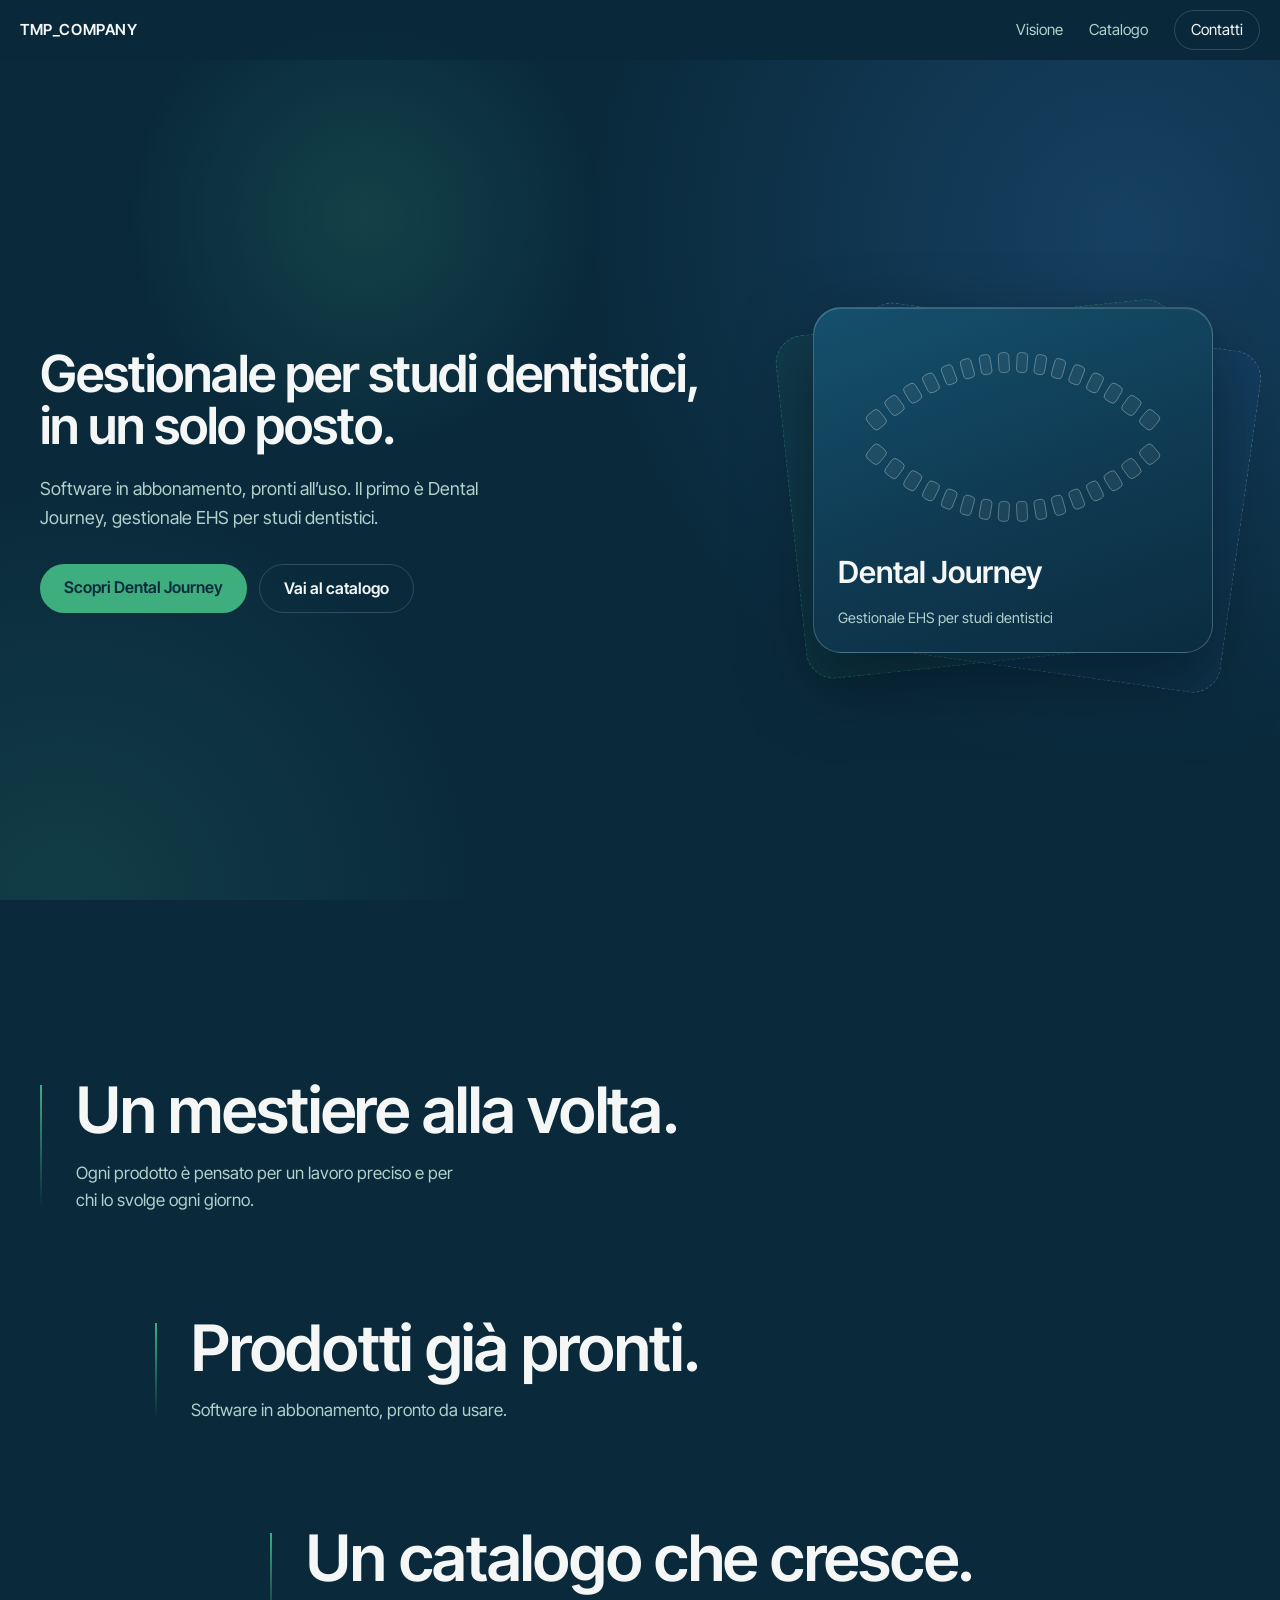
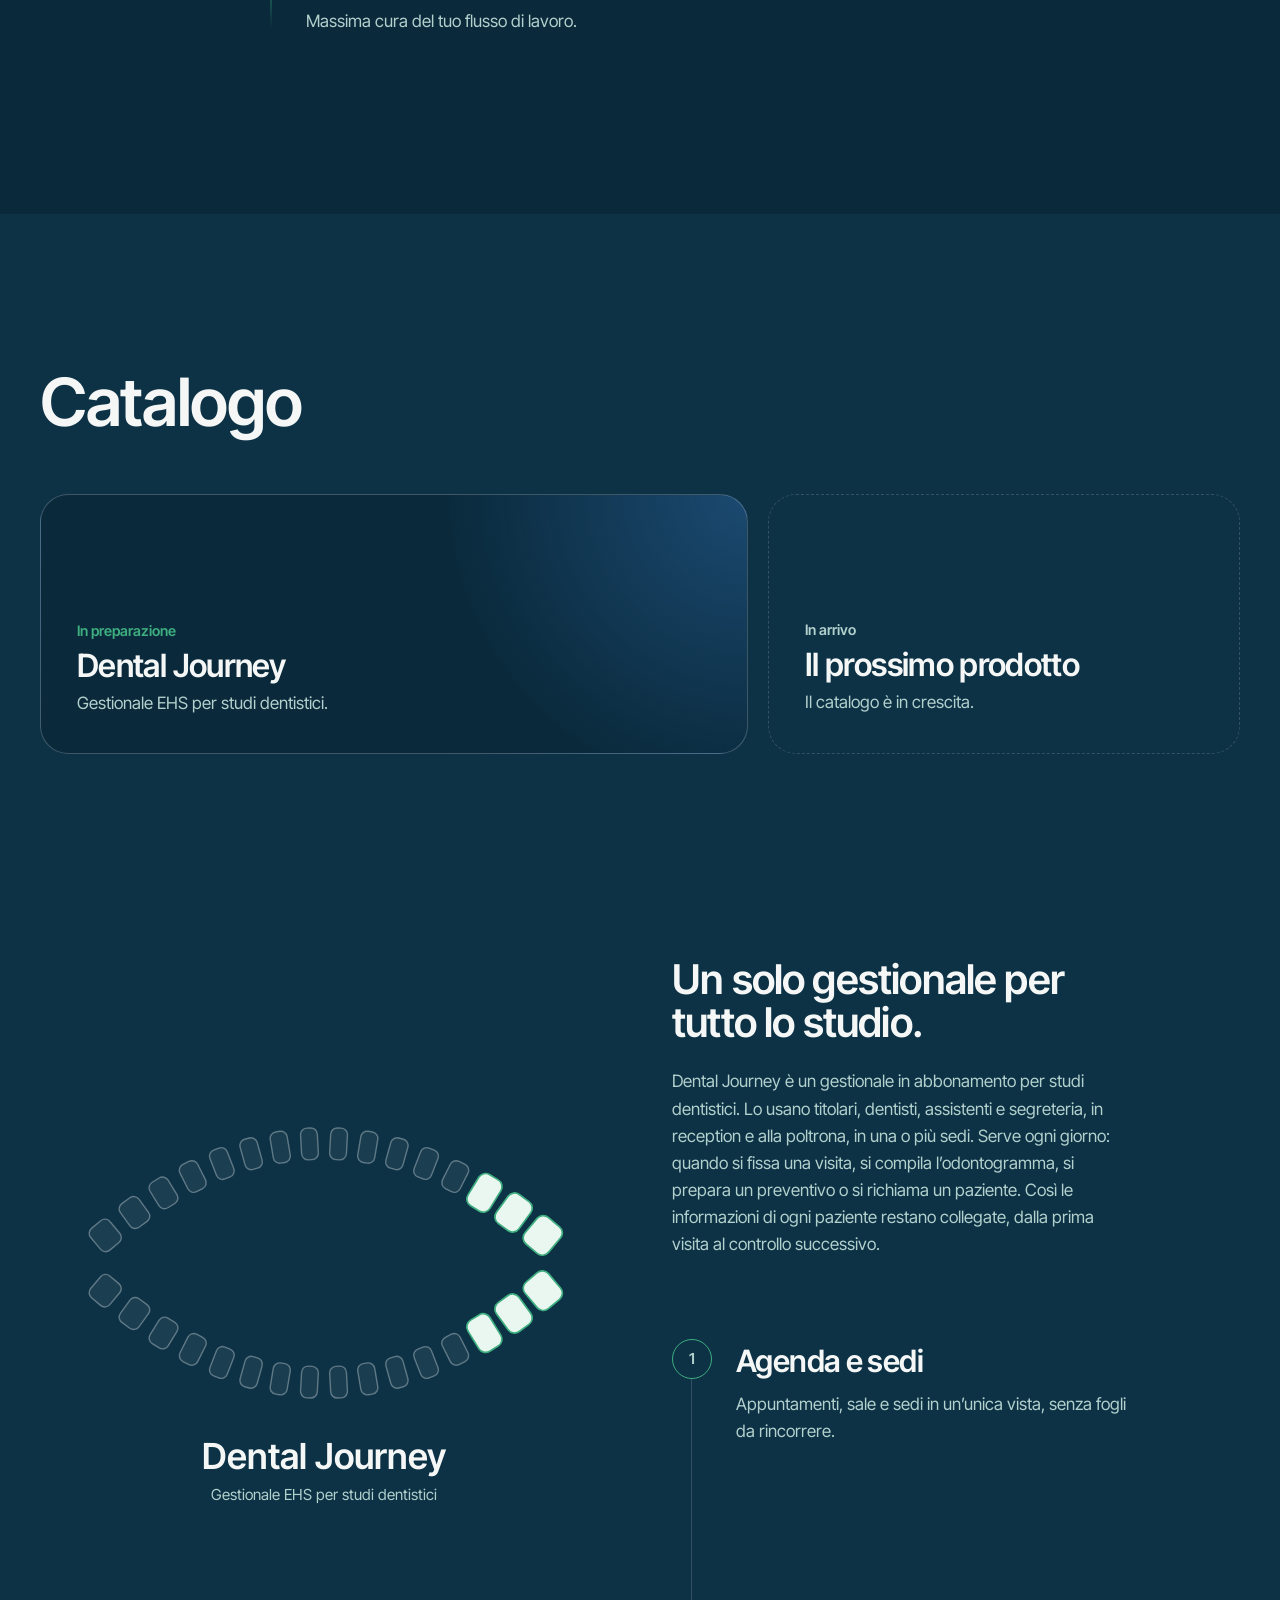
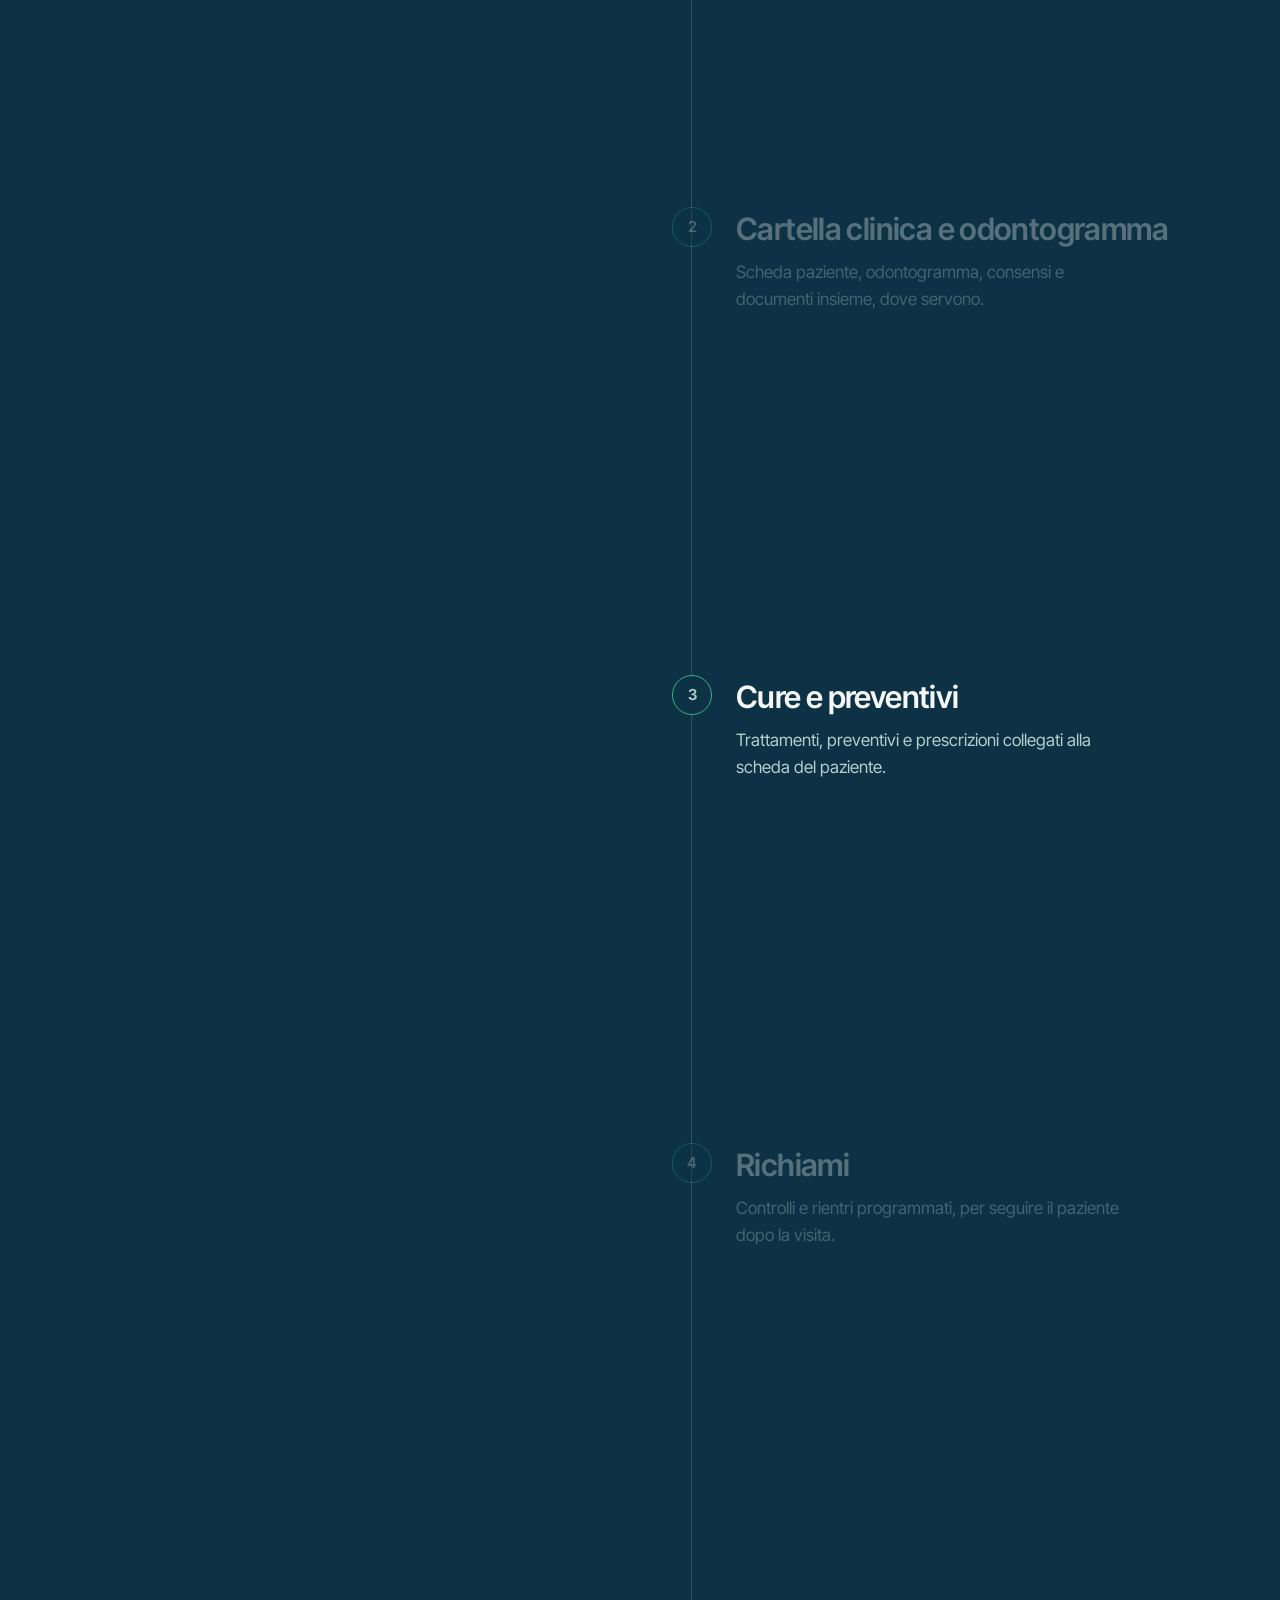
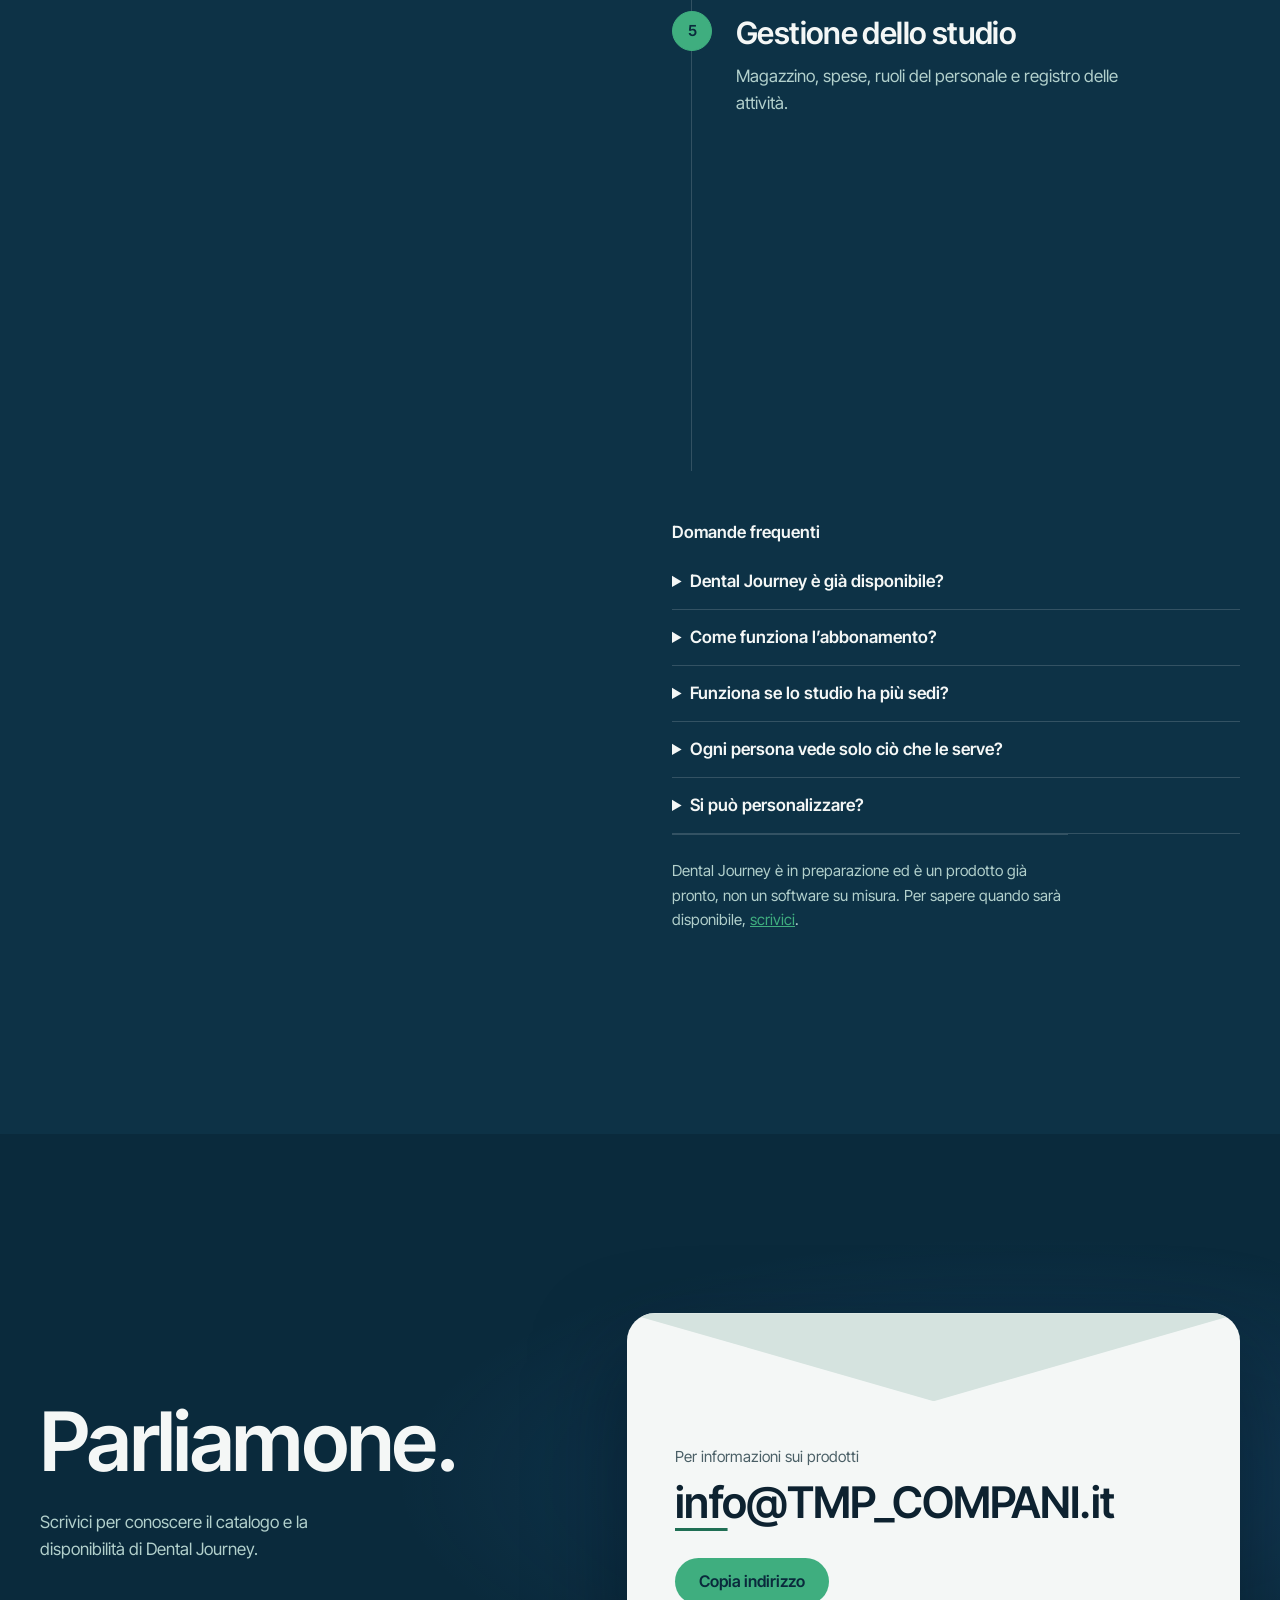
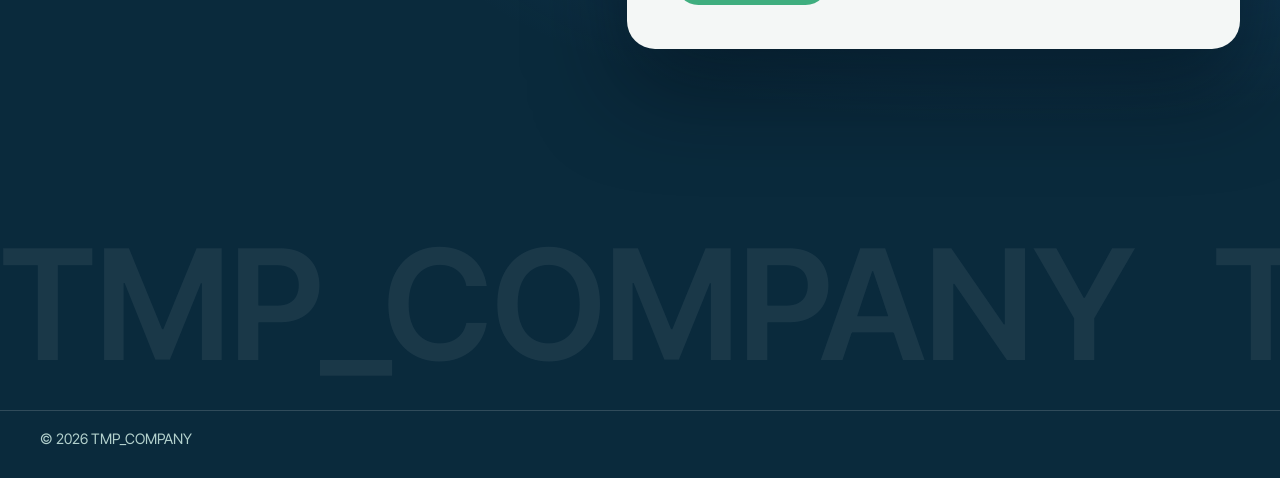
==== commit 899dae18: "Home: testi SEO (H1 con keyword, introduzione, FAQ, meta tag) Co-Authored-By: Claude Sonnet 5.5 <nor" ====
--- a/index.html
+++ b/index.html
@@ -3,16 +3,17 @@
 <head>
   <meta charset="utf-8">
   <meta name="viewport" content="width=device-width, initial-scale=1">
-  <title>TMP_COMPANY - Software SaaS</title>
+  <title>TMP_COMPANY - Gestionale per studi dentistici in abbonamento</title>
   <meta name="description" content="Dental Journey: gestionale per studi dentistici in abbonamento. Agenda, cartella clinica, preventivi e richiami in un unico software.">
   <meta name="theme-color" content="#0a2a3c">
-  <meta property="og:title" content="TMP_COMPANY - Software SaaS">
-  <meta property="og:description" content="Software SaaS, trova nel nostro catalogo il software pi&ugrave; adatto alle tue esigenze.">
+  <meta property="og:title" content="TMP_COMPANY - Gestionale per studi dentistici in abbonamento">
+  <meta property="og:description" content="Dental Journey: agenda, cartella clinica, preventivi e richiami in un unico gestionale per studi dentistici.">
   <meta property="og:type" content="website">
   <link rel="icon" href="assets/img/favicon.svg" type="image/svg+xml">
   <link rel="preload" href="assets/fonts/inter-tight-400.woff2" as="font" type="font/woff2" crossorigin>
   <link rel="stylesheet" href="assets/css/style.css">
   <script src="assets/js/main.js" defer></script>
+  <script type="application/ld+json">{"@context": "https://schema.org", "@type": "FAQPage", "mainEntity": [{"@type": "Question", "name": "Dental Journey è già disponibile?", "acceptedAnswer": {"@type": "Answer", "text": "No, è in preparazione. Scrivi a info@TMP_COMPANI.it per sapere quando sarà disponibile."}}, {"@type": "Question", "name": "Come funziona l’abbonamento?", "acceptedAnswer": {"@type": "Answer", "text": "Dental Journey si usa in abbonamento. Le condizioni non sono ancora pubbliche: scrivici per riceverle."}}, {"@type": "Question", "name": "Funziona se lo studio ha più sedi?", "acceptedAnswer": {"@type": "Answer", "text": "L’agenda gestisce appuntamenti, sale e sedi in un’unica vista."}}, {"@type": "Question", "name": "Ogni persona vede solo ciò che le serve?", "acceptedAnswer": {"@type": "Answer", "text": "La gestione dello studio include ruoli e permessi del personale e un registro delle attività."}}, {"@type": "Question", "name": "Si può personalizzare?", "acceptedAnswer": {"@type": "Answer", "text": "No. È un prodotto già pronto: si sceglie così com’è."}}]}</script>
 </head>
 <body>
 
@@ -33,7 +34,7 @@
       <div class="hero-glow" aria-hidden="true"></div>
 
       <div class="hero-copy">
-        <h1>Software che segue il lavoro, passo dopo passo.</h1>
+        <h1>Gestionale per studi dentistici, in un solo posto.</h1>
         <p class="lede">Software in abbonamento, pronti all&rsquo;uso. Il primo &egrave; Dental Journey, gestionale EHS per studi dentistici.</p>
         <p class="actions">
           <a class="btn btn-primary" href="#dental-journey">Scopri Dental Journey</a>
@@ -92,31 +93,31 @@
       <article class="product" id="dental-journey">
         <div class="story" data-stage="1">
           <div class="story-visual">
-            <svg class="arch" viewBox="0 0 600 360" aria-hidden="true"></svg>
+            <svg class="arch" viewBox="0 0 600 360" role="img" aria-label="Arcate dentali di Dental Journey, evidenziate per area di lavoro"></svg>
             <p class="story-name">Dental Journey</p>
             <p class="story-sub">Gestionale EHS per studi dentistici</p>
           </div>
 
           <div class="story-body">
-            <h3>Dall&rsquo;agenda al richiamo, in un solo gestionale.</h3>
-            <p class="story-intro">Per titolari, dentisti e segreteria: il lavoro dello studio, collegato al paziente.</p>
+            <h3>Un solo gestionale per tutto lo studio.</h3>
+            <p class="story-intro">Dental Journey &egrave; un gestionale in abbonamento per studi dentistici. Lo usano titolari, dentisti, assistenti e segreteria, in reception e alla poltrona, in una o pi&ugrave; sedi. Serve ogni giorno: quando si fissa una visita, si compila l&rsquo;odontogramma, si prepara un preventivo o si richiama un paziente. Cos&igrave; le informazioni di ogni paziente restano collegate, dalla prima visita al controllo successivo.</p>
 
             <ol class="stages">
               <li class="stage" data-n="1">
                 <h4>Agenda e sedi</h4>
-                <p>Appuntamenti, sale e sedi in un&rsquo;unica vista.</p>
+                <p>Appuntamenti, sale e sedi in un&rsquo;unica vista, senza fogli da rincorrere.</p>
               </li>
               <li class="stage" data-n="2">
                 <h4>Cartella clinica e odontogramma</h4>
-                <p>Scheda paziente, odontogramma, consensi e documenti insieme.</p>
+                <p>Scheda paziente, odontogramma, consensi e documenti insieme, dove servono.</p>
               </li>
               <li class="stage" data-n="3">
                 <h4>Cure e preventivi</h4>
-                <p>Trattamenti, preventivi e prescrizioni collegati alla scheda.</p>
+                <p>Trattamenti, preventivi e prescrizioni collegati alla scheda del paziente.</p>
               </li>
               <li class="stage" data-n="4">
                 <h4>Richiami</h4>
-                <p>Controlli e rientri programmati dopo la visita.</p>
+                <p>Controlli e rientri programmati, per seguire il paziente dopo la visita.</p>
               </li>
               <li class="stage" data-n="5">
                 <h4>Gestione dello studio</h4>
@@ -124,7 +125,31 @@
               </li>
             </ol>
 
-            <p class="story-note">Dental Journey &egrave; in preparazione. Per sapere quando sar&agrave; disponibile, <a href="#contatti">scrivici</a>.</p>
+            <div class="faq">
+              <h4>Domande frequenti</h4>
+              <details>
+                <summary>Dental Journey &egrave; gi&agrave; disponibile?</summary>
+                <p>No, &egrave; in preparazione. Scrivi a <a href="mailto:info@TMP_COMPANI.it">info@TMP_COMPANI.it</a> per sapere quando sar&agrave; disponibile.</p>
+              </details>
+              <details>
+                <summary>Come funziona l&rsquo;abbonamento?</summary>
+                <p>Dental Journey si usa in abbonamento. Le condizioni non sono ancora pubbliche: scrivici per riceverle.</p>
+              </details>
+              <details>
+                <summary>Funziona se lo studio ha pi&ugrave; sedi?</summary>
+                <p>L&rsquo;agenda gestisce appuntamenti, sale e sedi in un&rsquo;unica vista.</p>
+              </details>
+              <details>
+                <summary>Ogni persona vede solo ci&ograve; che le serve?</summary>
+                <p>La gestione dello studio include ruoli e permessi del personale e un registro delle attivit&agrave;.</p>
+              </details>
+              <details>
+                <summary>Si pu&ograve; personalizzare?</summary>
+                <p>No. &Egrave; un prodotto gi&agrave; pronto: si sceglie cos&igrave; com&rsquo;&egrave;.</p>
+              </details>
+            </div>
+
+            <p class="story-note">Dental Journey &egrave; in preparazione ed &egrave; un prodotto gi&agrave; pronto, non un software su misura. Per sapere quando sar&agrave; disponibile, <a href="#contatti">scrivici</a>.</p>
           </div>
         </div>
       </article>
--- a/assets/css/style.css
+++ b/assets/css/style.css
@@ -663,6 +663,35 @@
   color: var(--soft-dark);
 }
 
+.faq {
+  margin-top: 40px;
+}
+
+.faq h4 {
+  margin-bottom: 8px;
+  font-size: 1.05rem;
+  font-weight: 600;
+}
+
+.faq details {
+  border-bottom: 1px solid var(--line);
+}
+
+.faq summary {
+  padding-block: 14px;
+  font-weight: 600;
+  cursor: pointer;
+}
+
+.faq details p {
+  padding-bottom: 14px;
+  color: var(--soft-dark);
+}
+
+.faq details a {
+  color: var(--porcelain);
+}
+
 .story-note {
   max-width: 44ch;
   padding-top: 24px;
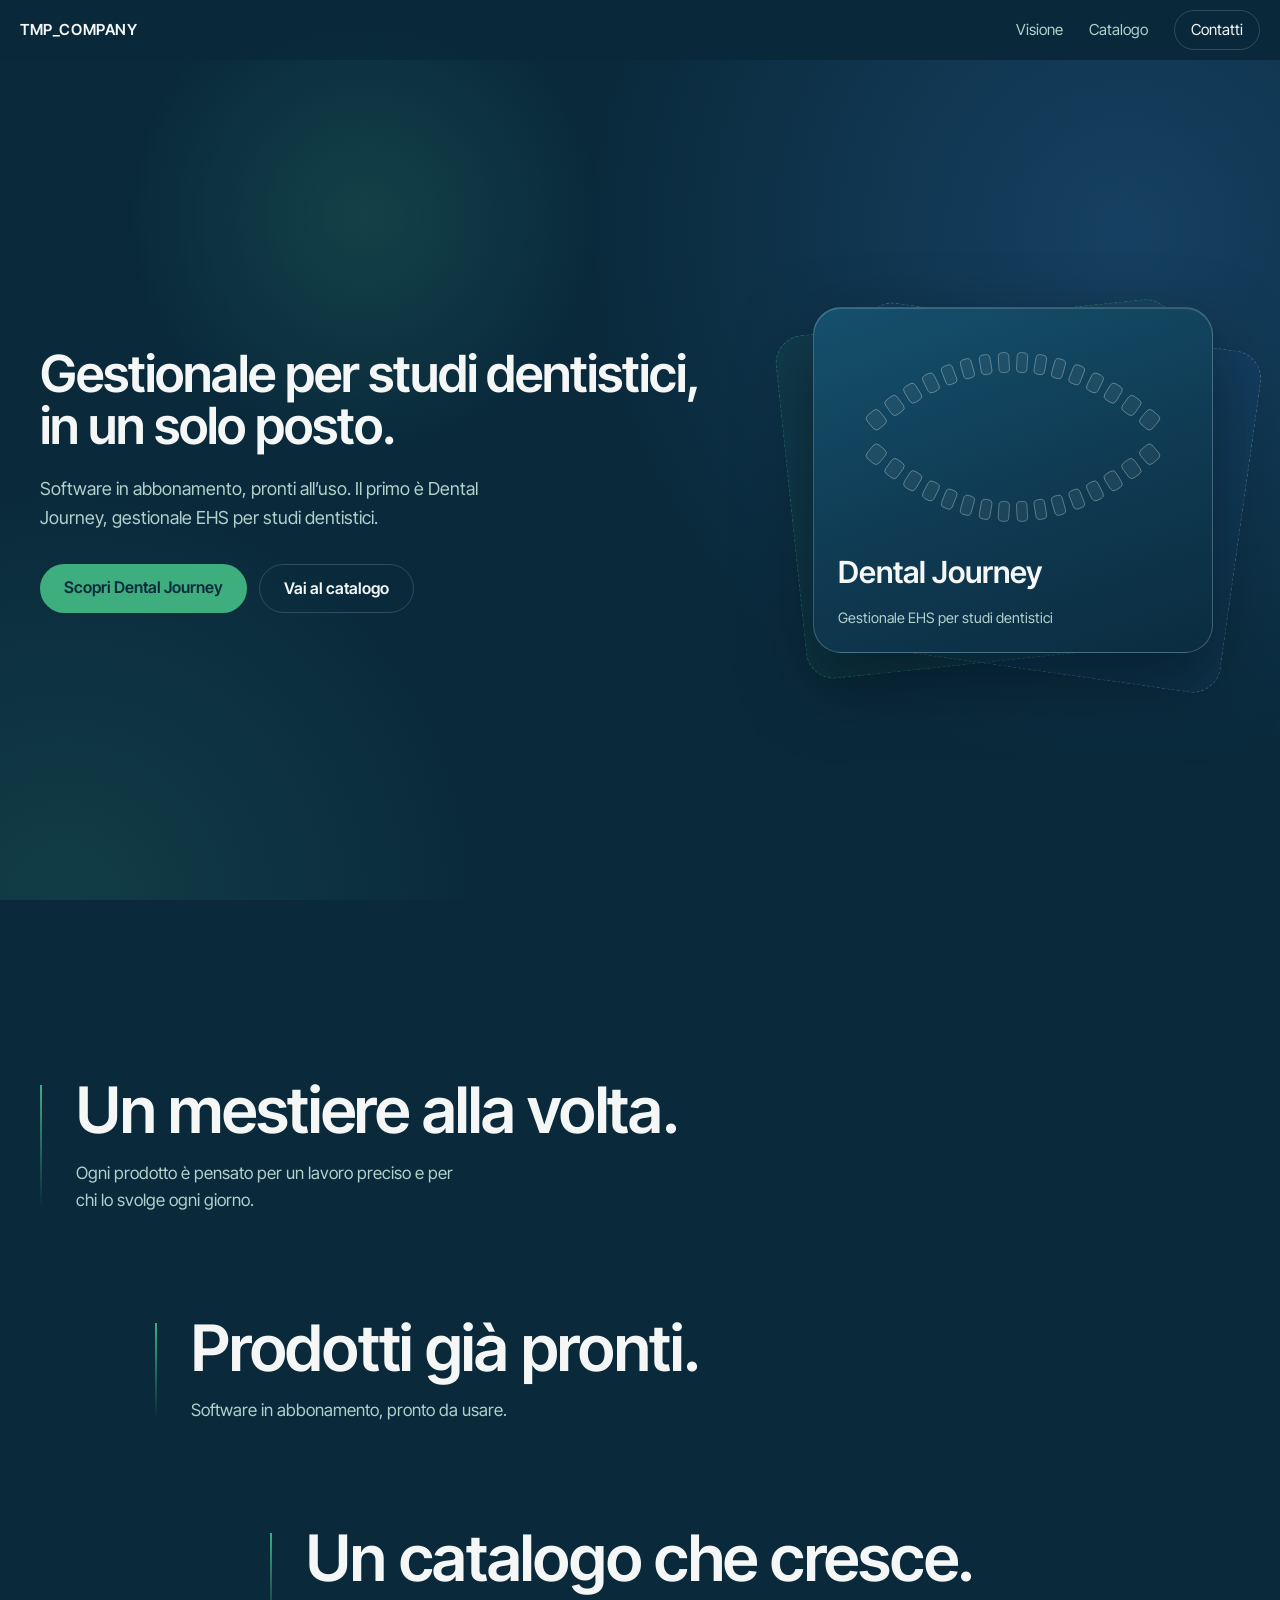
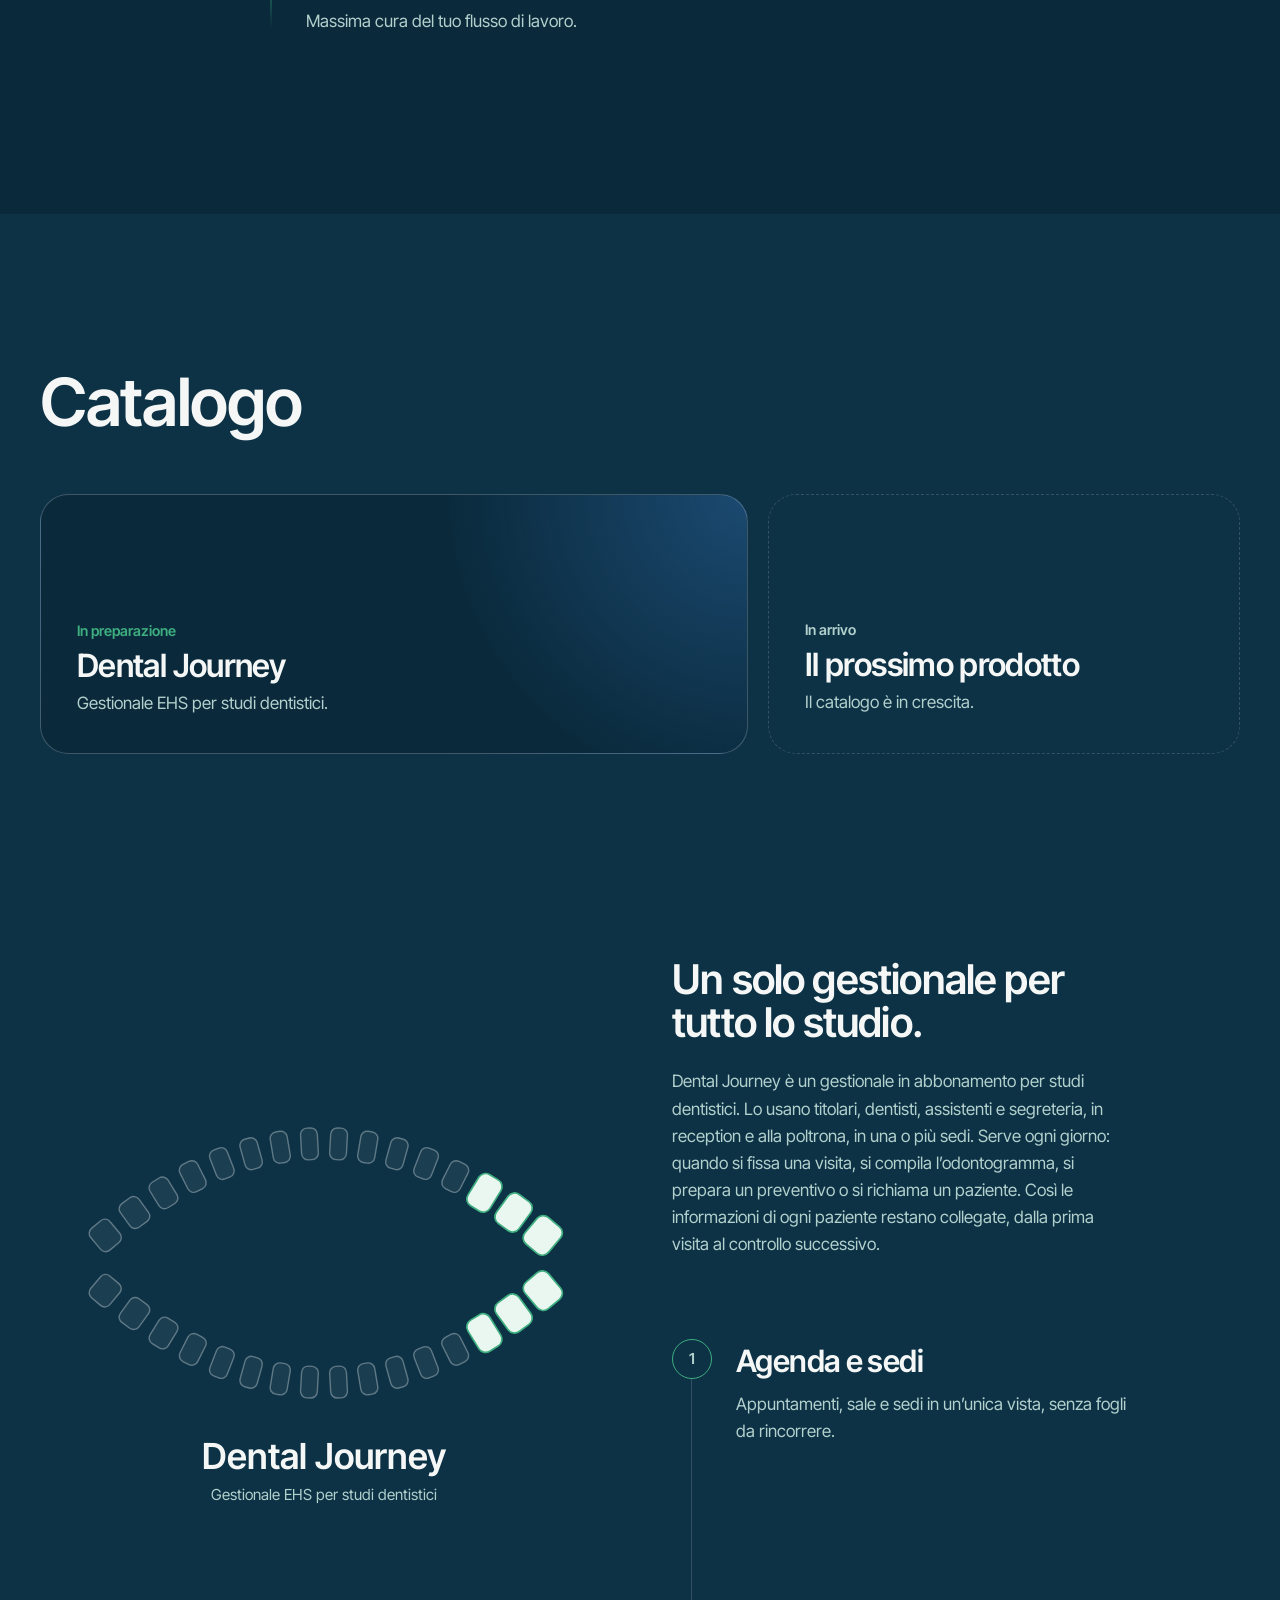
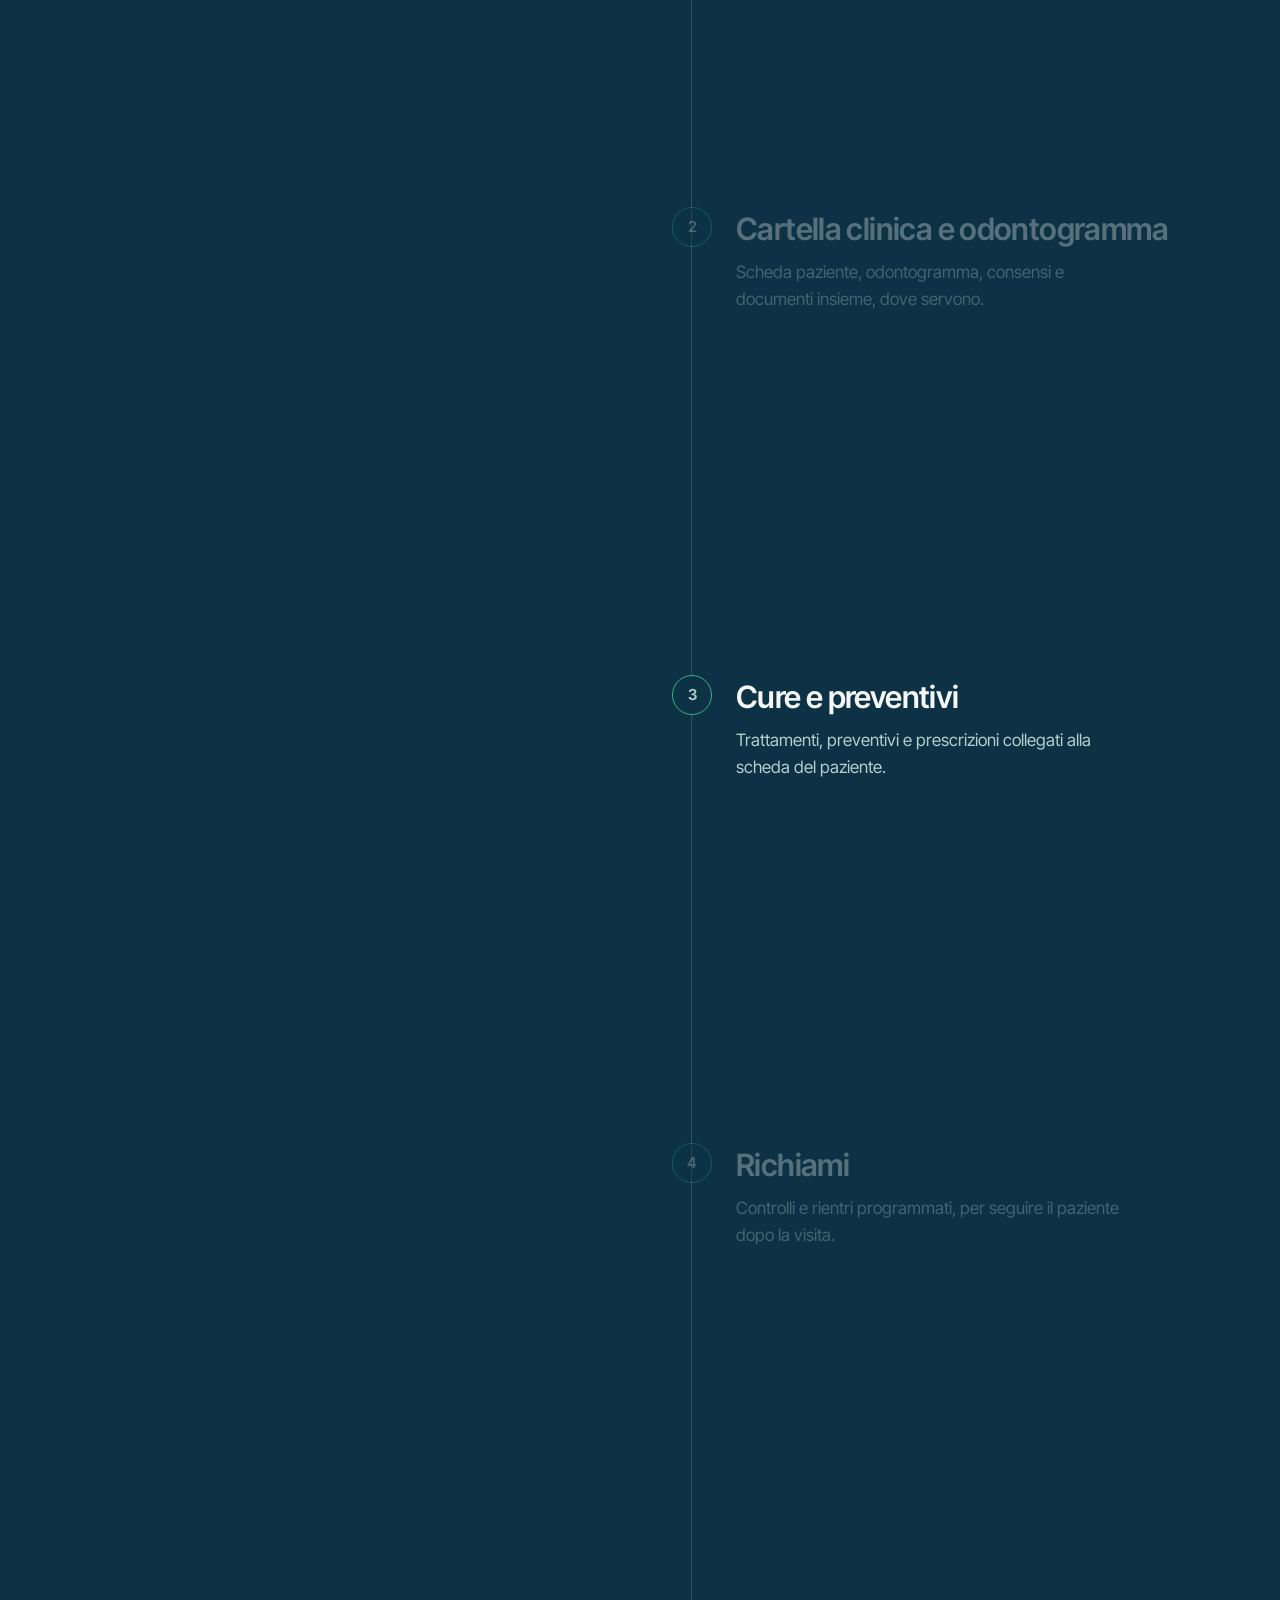
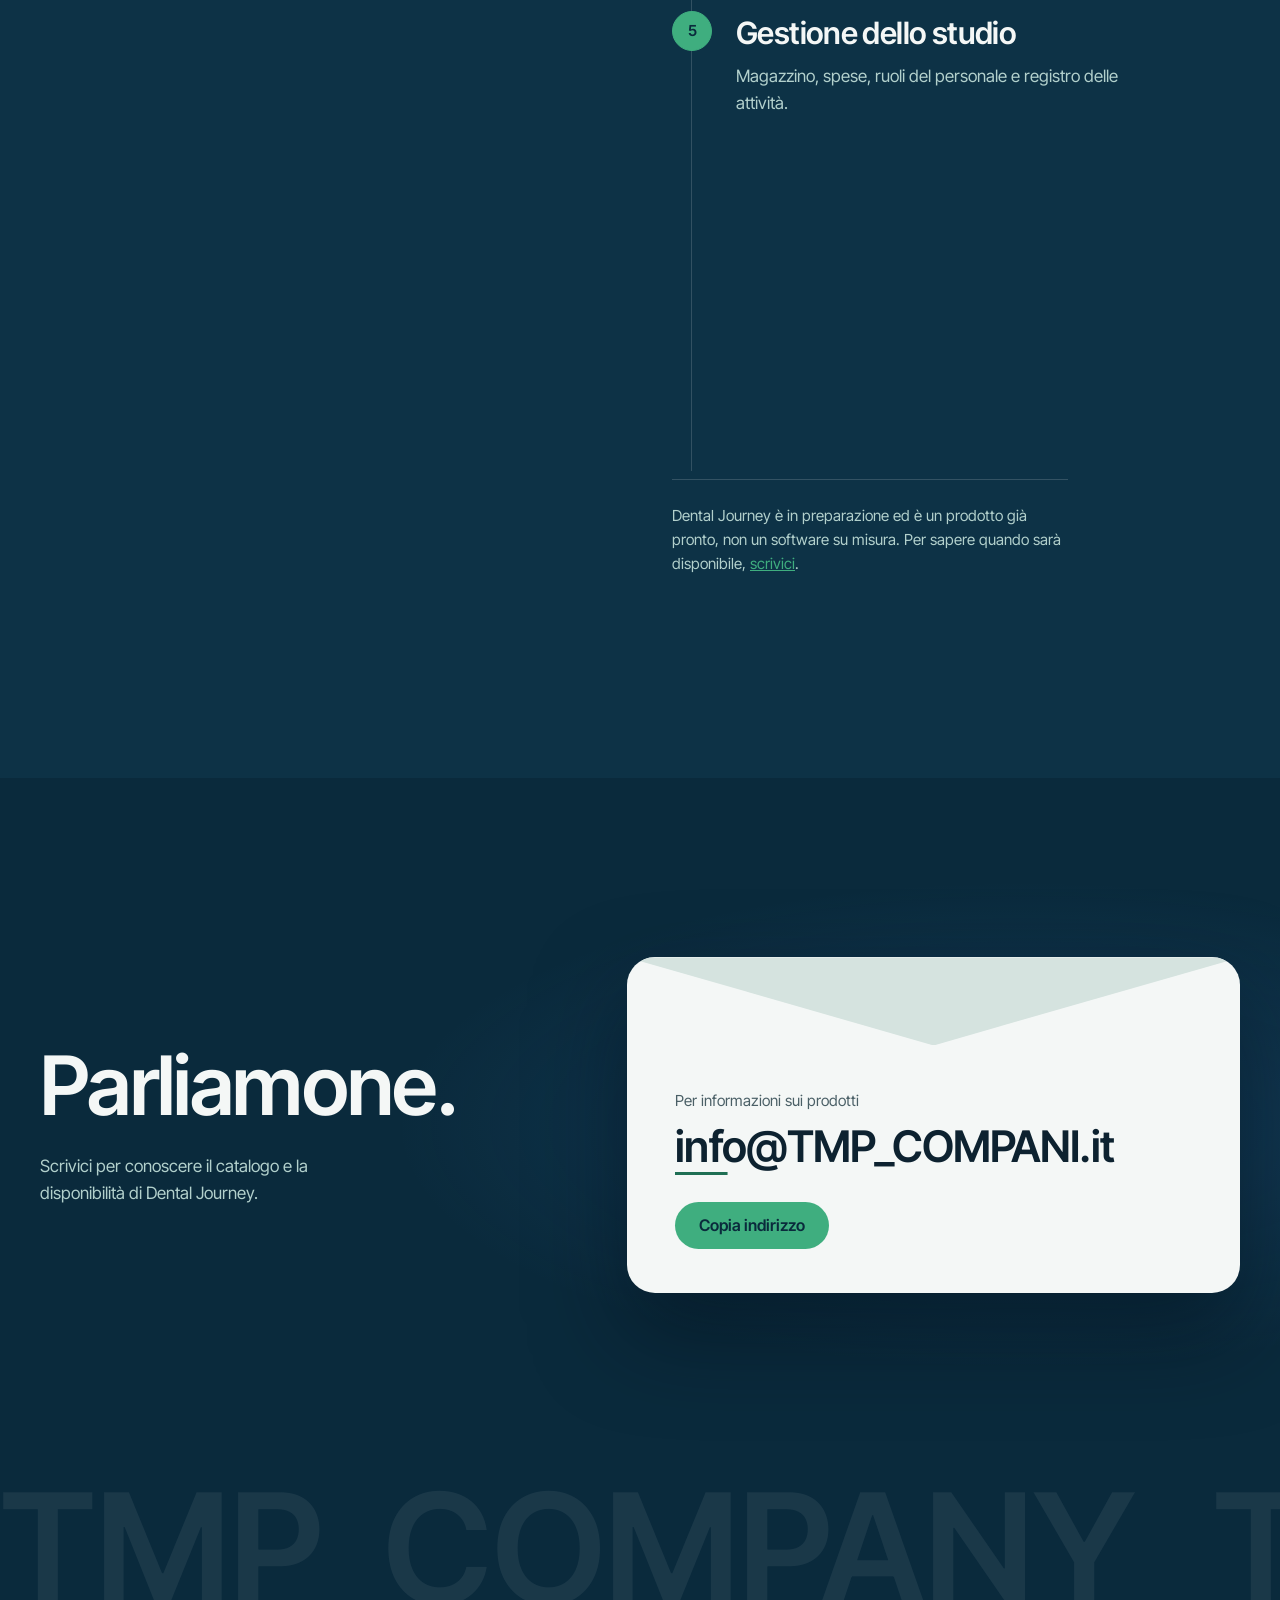
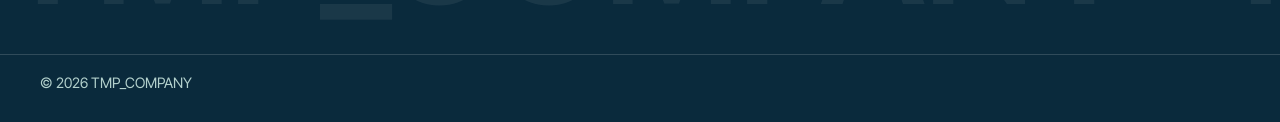
==== commit 69aa07b7: "Rimosse le domande frequenti Co-Authored-By: Claude Sonnet 5.5 <noreply@anthropic.com> Claude-Sessio" ====
--- a/index.html
+++ b/index.html
@@ -13,7 +13,6 @@
   <link rel="preload" href="assets/fonts/inter-tight-400.woff2" as="font" type="font/woff2" crossorigin>
   <link rel="stylesheet" href="assets/css/style.css">
   <script src="assets/js/main.js" defer></script>
-  <script type="application/ld+json">{"@context": "https://schema.org", "@type": "FAQPage", "mainEntity": [{"@type": "Question", "name": "Dental Journey è già disponibile?", "acceptedAnswer": {"@type": "Answer", "text": "No, è in preparazione. Scrivi a info@TMP_COMPANI.it per sapere quando sarà disponibile."}}, {"@type": "Question", "name": "Come funziona l’abbonamento?", "acceptedAnswer": {"@type": "Answer", "text": "Dental Journey si usa in abbonamento. Le condizioni non sono ancora pubbliche: scrivici per riceverle."}}, {"@type": "Question", "name": "Funziona se lo studio ha più sedi?", "acceptedAnswer": {"@type": "Answer", "text": "L’agenda gestisce appuntamenti, sale e sedi in un’unica vista."}}, {"@type": "Question", "name": "Ogni persona vede solo ciò che le serve?", "acceptedAnswer": {"@type": "Answer", "text": "La gestione dello studio include ruoli e permessi del personale e un registro delle attività."}}, {"@type": "Question", "name": "Si può personalizzare?", "acceptedAnswer": {"@type": "Answer", "text": "No. È un prodotto già pronto: si sceglie così com’è."}}]}</script>
 </head>
 <body>
 
@@ -125,30 +124,6 @@
               </li>
             </ol>
 
-            <div class="faq">
-              <h4>Domande frequenti</h4>
-              <details>
-                <summary>Dental Journey &egrave; gi&agrave; disponibile?</summary>
-                <p>No, &egrave; in preparazione. Scrivi a <a href="mailto:info@TMP_COMPANI.it">info@TMP_COMPANI.it</a> per sapere quando sar&agrave; disponibile.</p>
-              </details>
-              <details>
-                <summary>Come funziona l&rsquo;abbonamento?</summary>
-                <p>Dental Journey si usa in abbonamento. Le condizioni non sono ancora pubbliche: scrivici per riceverle.</p>
-              </details>
-              <details>
-                <summary>Funziona se lo studio ha pi&ugrave; sedi?</summary>
-                <p>L&rsquo;agenda gestisce appuntamenti, sale e sedi in un&rsquo;unica vista.</p>
-              </details>
-              <details>
-                <summary>Ogni persona vede solo ci&ograve; che le serve?</summary>
-                <p>La gestione dello studio include ruoli e permessi del personale e un registro delle attivit&agrave;.</p>
-              </details>
-              <details>
-                <summary>Si pu&ograve; personalizzare?</summary>
-                <p>No. &Egrave; un prodotto gi&agrave; pronto: si sceglie cos&igrave; com&rsquo;&egrave;.</p>
-              </details>
-            </div>
-
             <p class="story-note">Dental Journey &egrave; in preparazione ed &egrave; un prodotto gi&agrave; pronto, non un software su misura. Per sapere quando sar&agrave; disponibile, <a href="#contatti">scrivici</a>.</p>
           </div>
         </div>
--- a/assets/css/style.css
+++ b/assets/css/style.css
@@ -663,35 +663,6 @@
   color: var(--soft-dark);
 }
 
-.faq {
-  margin-top: 40px;
-}
-
-.faq h4 {
-  margin-bottom: 8px;
-  font-size: 1.05rem;
-  font-weight: 600;
-}
-
-.faq details {
-  border-bottom: 1px solid var(--line);
-}
-
-.faq summary {
-  padding-block: 14px;
-  font-weight: 600;
-  cursor: pointer;
-}
-
-.faq details p {
-  padding-bottom: 14px;
-  color: var(--soft-dark);
-}
-
-.faq details a {
-  color: var(--porcelain);
-}
-
 .story-note {
   max-width: 44ch;
   padding-top: 24px;
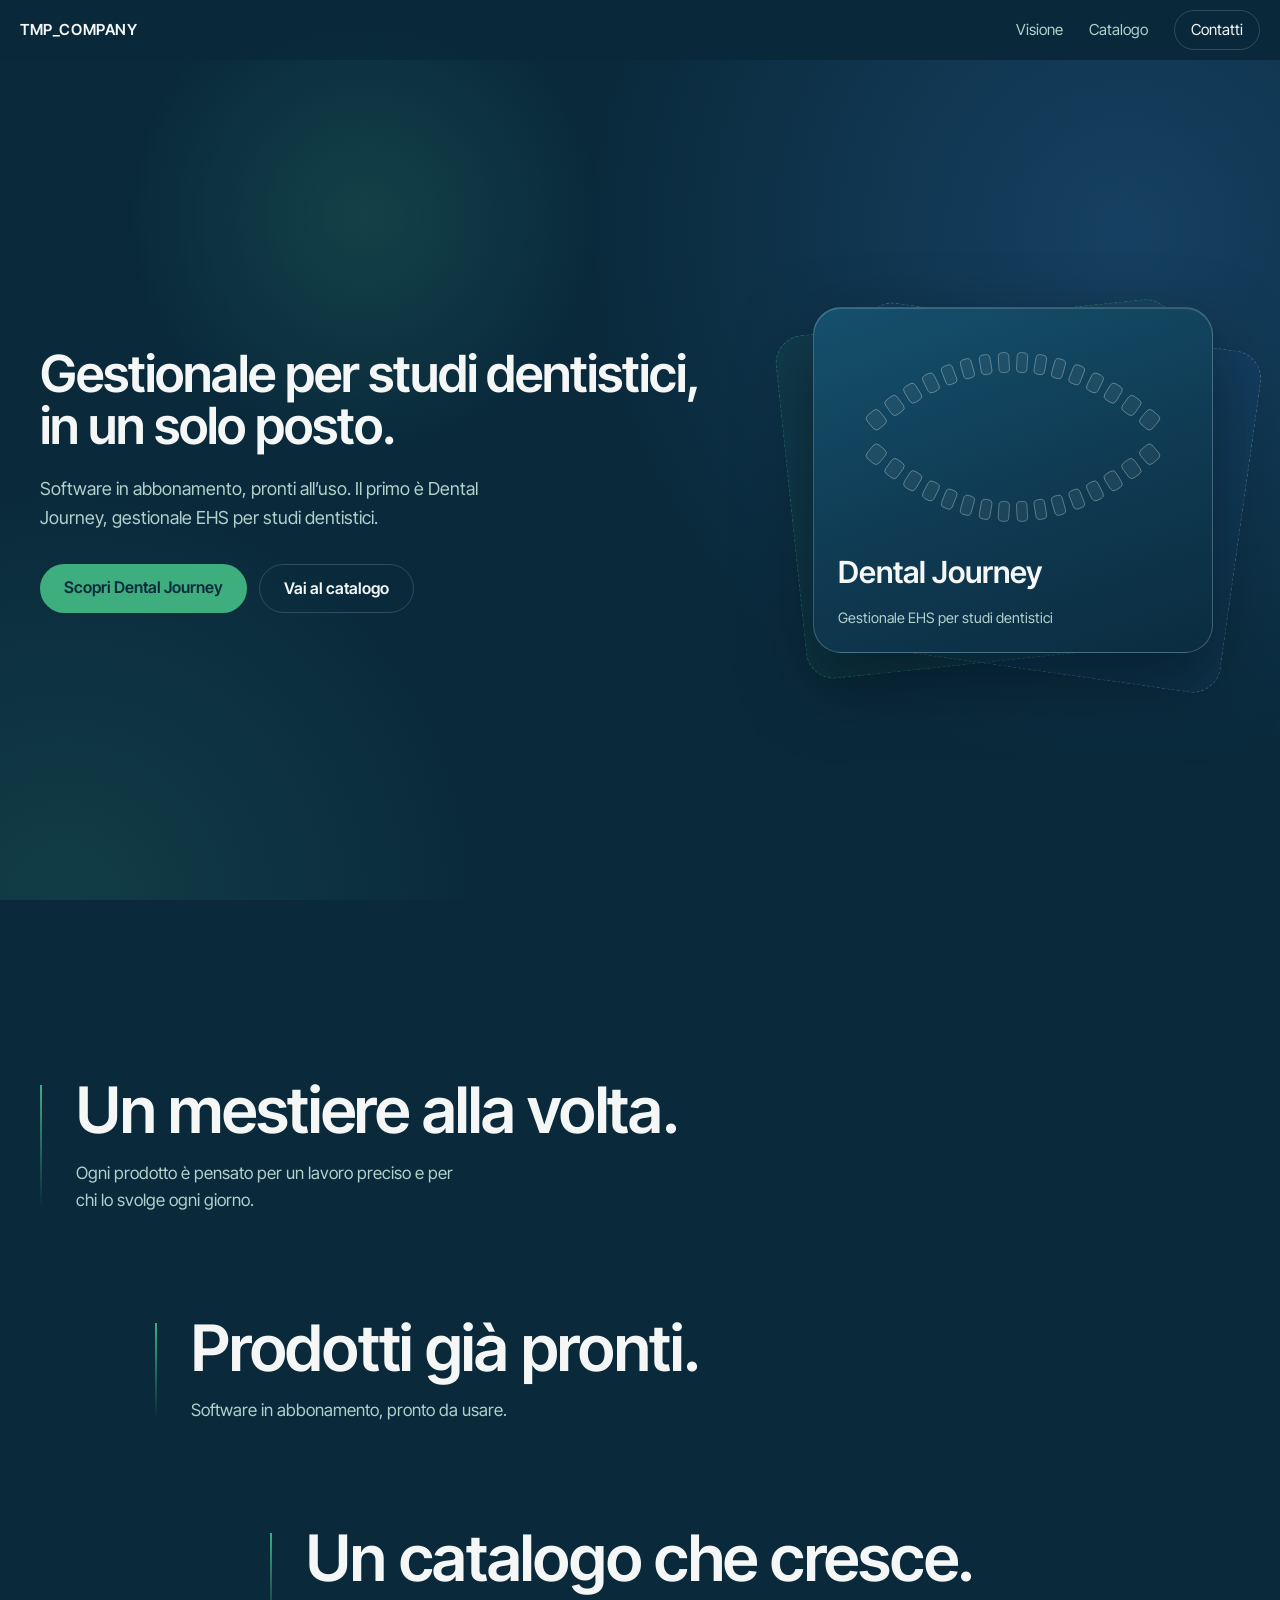
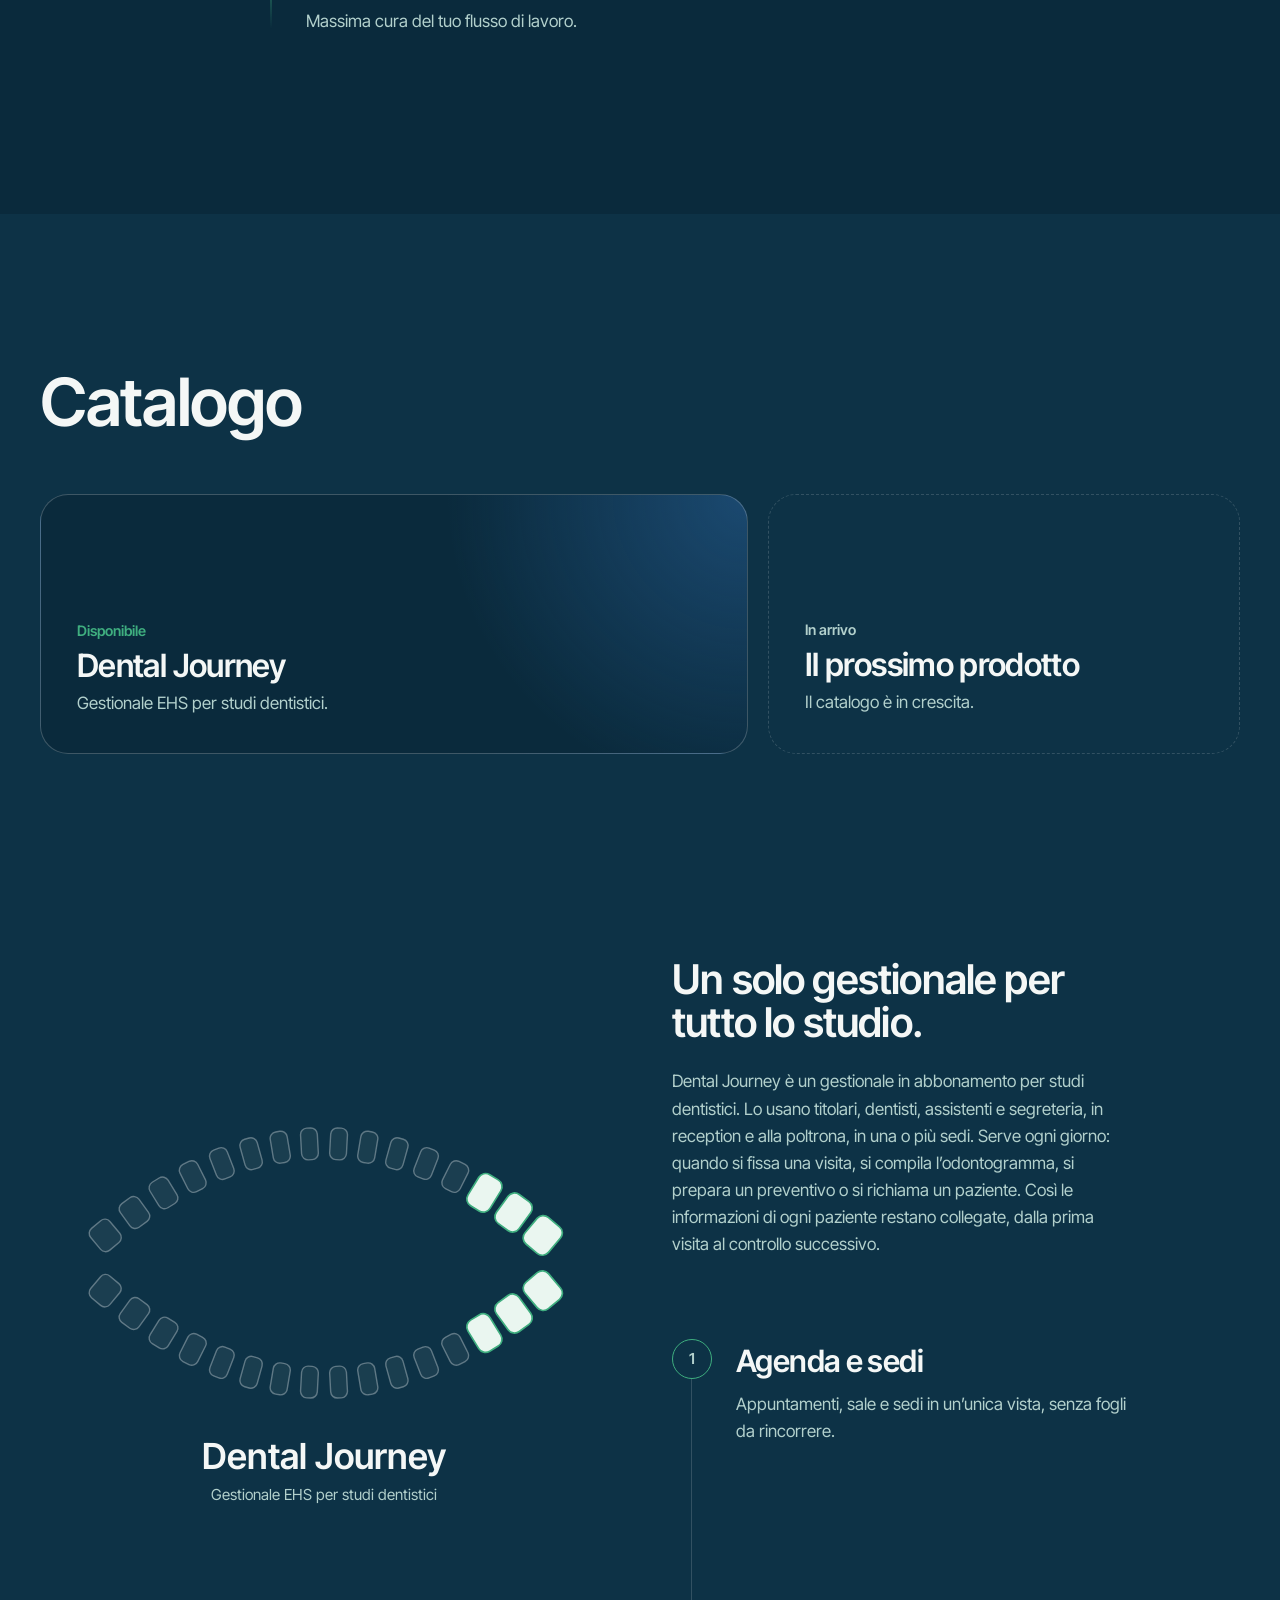
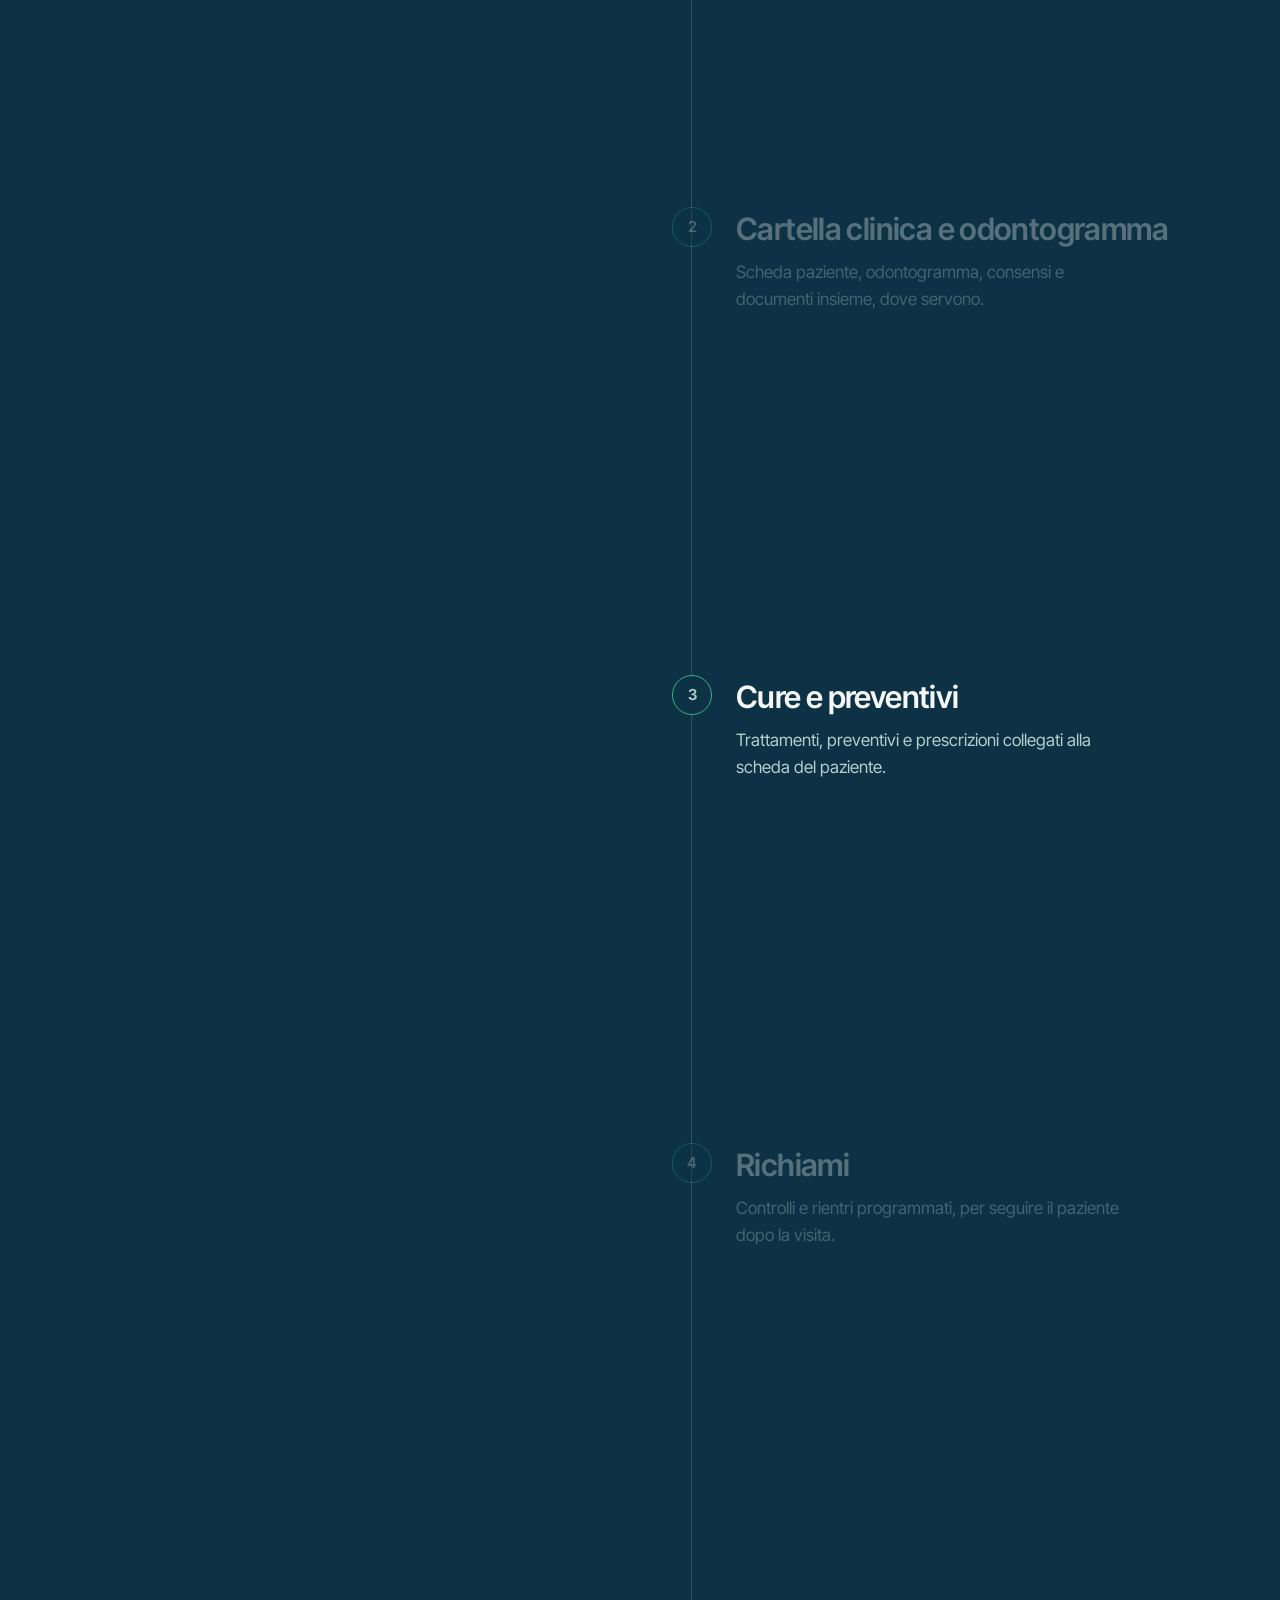
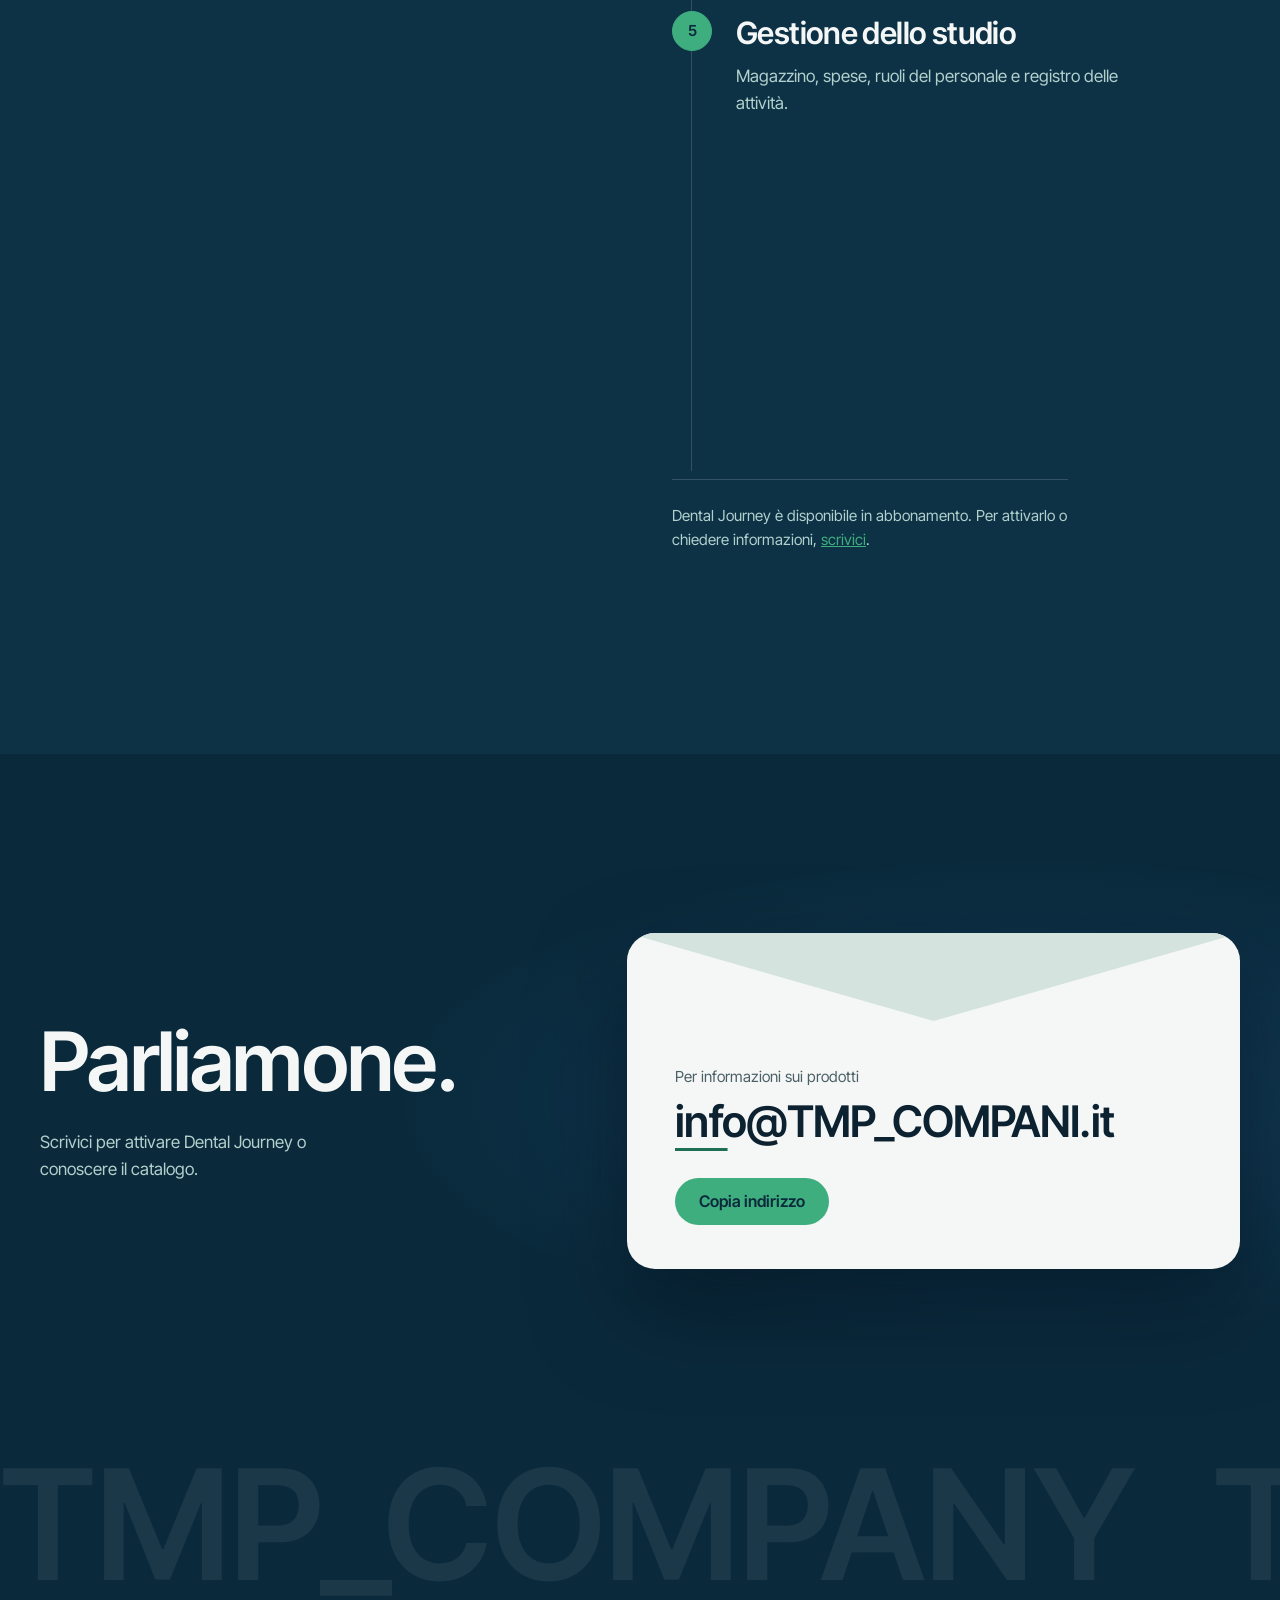
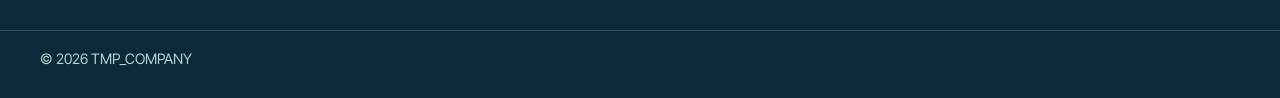
==== commit 48ec81af: "Dental Journey disponibile: aggiornati stato, nota e contatti Co-Authored-By: Claude Sonnet 5.5 <nor" ====
--- a/index.html
+++ b/index.html
@@ -77,7 +77,7 @@
         <!-- Per aggiungere un prodotto: 1) duplicare un <a class="tile"> qui sotto; 2) duplicare l'<article class="product"> più in basso. -->
         <a class="tile tile-main" href="#dental-journey" data-tilt>
           <span class="tile-shine" aria-hidden="true"></span>
-          <span class="tile-state">In preparazione</span>
+          <span class="tile-state">Disponibile</span>
           <span class="tile-title">Dental Journey</span>
           <span class="tile-desc">Gestionale EHS per studi dentistici.</span>
         </a>
@@ -124,7 +124,7 @@
               </li>
             </ol>
 
-            <p class="story-note">Dental Journey &egrave; in preparazione ed &egrave; un prodotto gi&agrave; pronto, non un software su misura. Per sapere quando sar&agrave; disponibile, <a href="#contatti">scrivici</a>.</p>
+            <p class="story-note">Dental Journey &egrave; disponibile in abbonamento. Per attivarlo o chiedere informazioni, <a href="#contatti">scrivici</a>.</p>
           </div>
         </div>
       </article>
@@ -134,7 +134,7 @@
     <section class="contact" id="contatti">
       <div class="contact-copy">
         <h2>Parliamone.</h2>
-        <p>Scrivici per conoscere il catalogo e la disponibilit&agrave; di Dental Journey.</p>
+        <p>Scrivici per attivare Dental Journey o conoscere il catalogo.</p>
       </div>
 
       <div class="mailcard">
